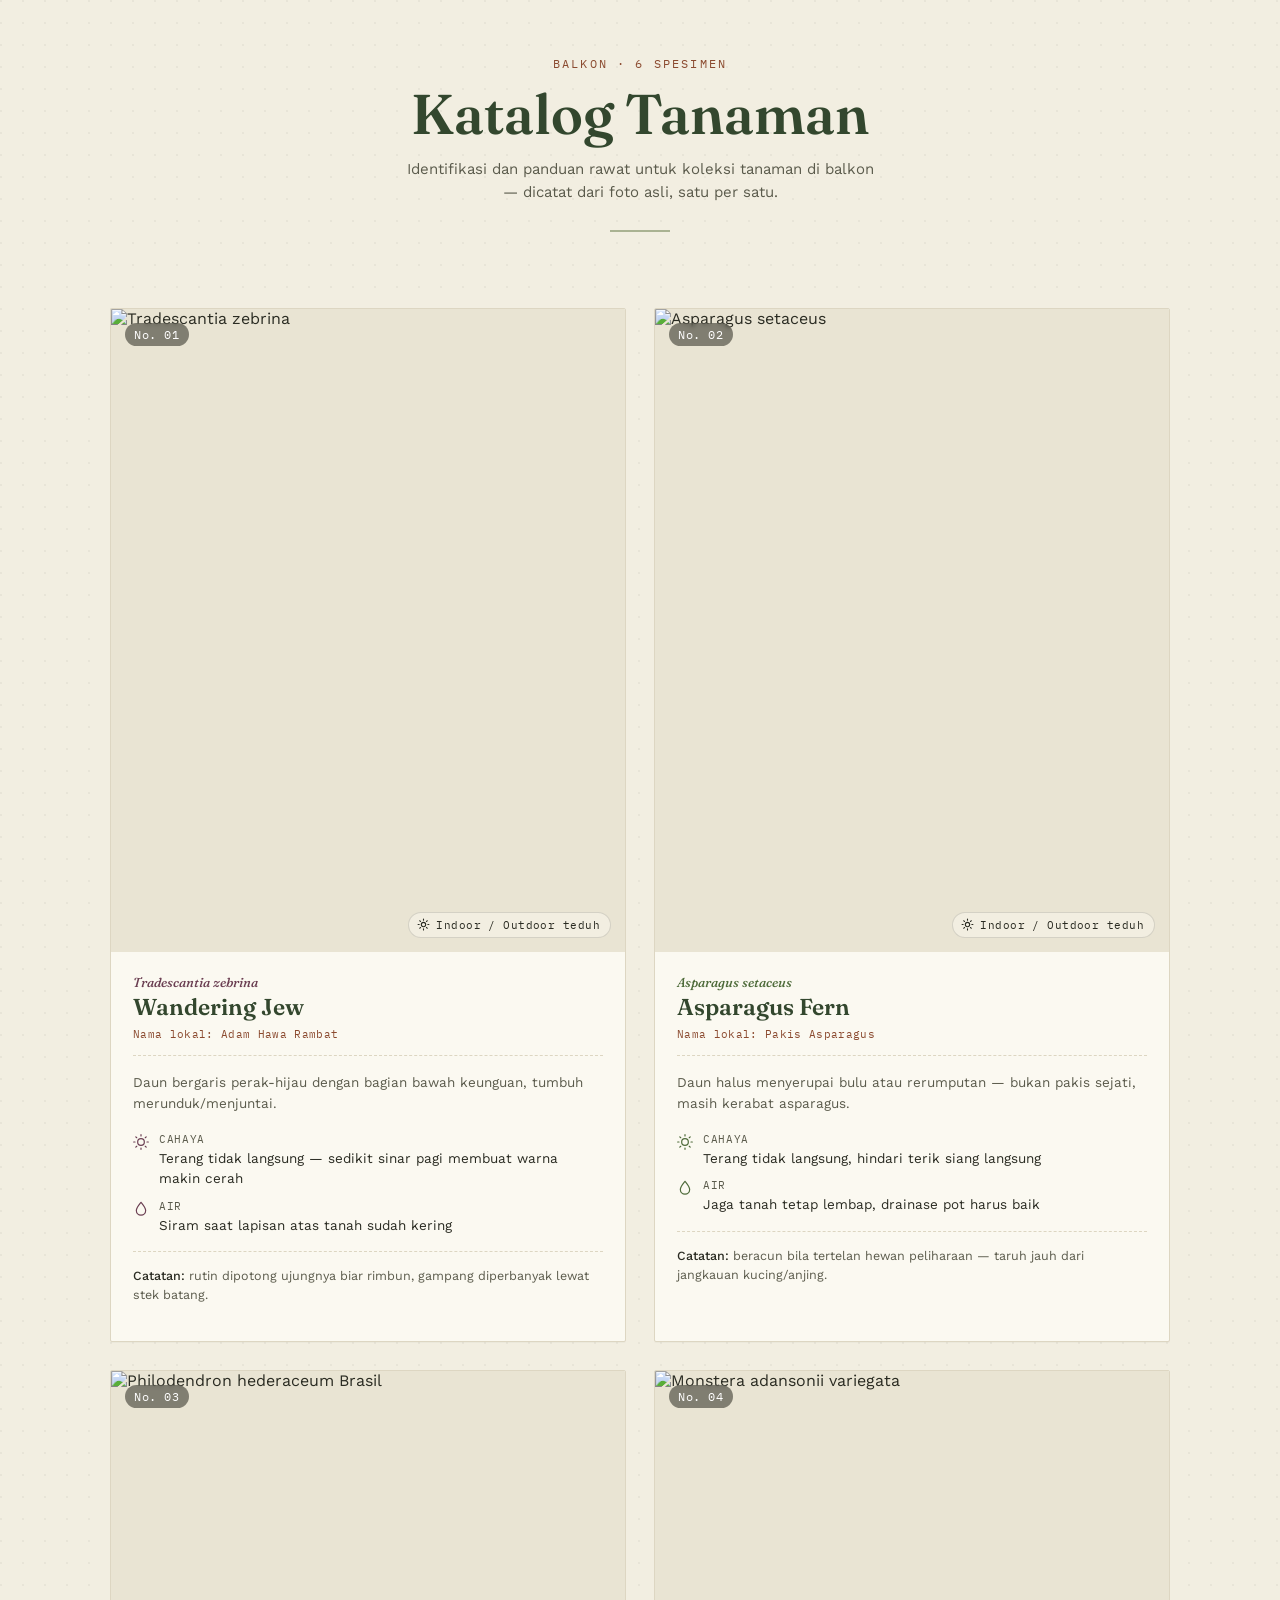
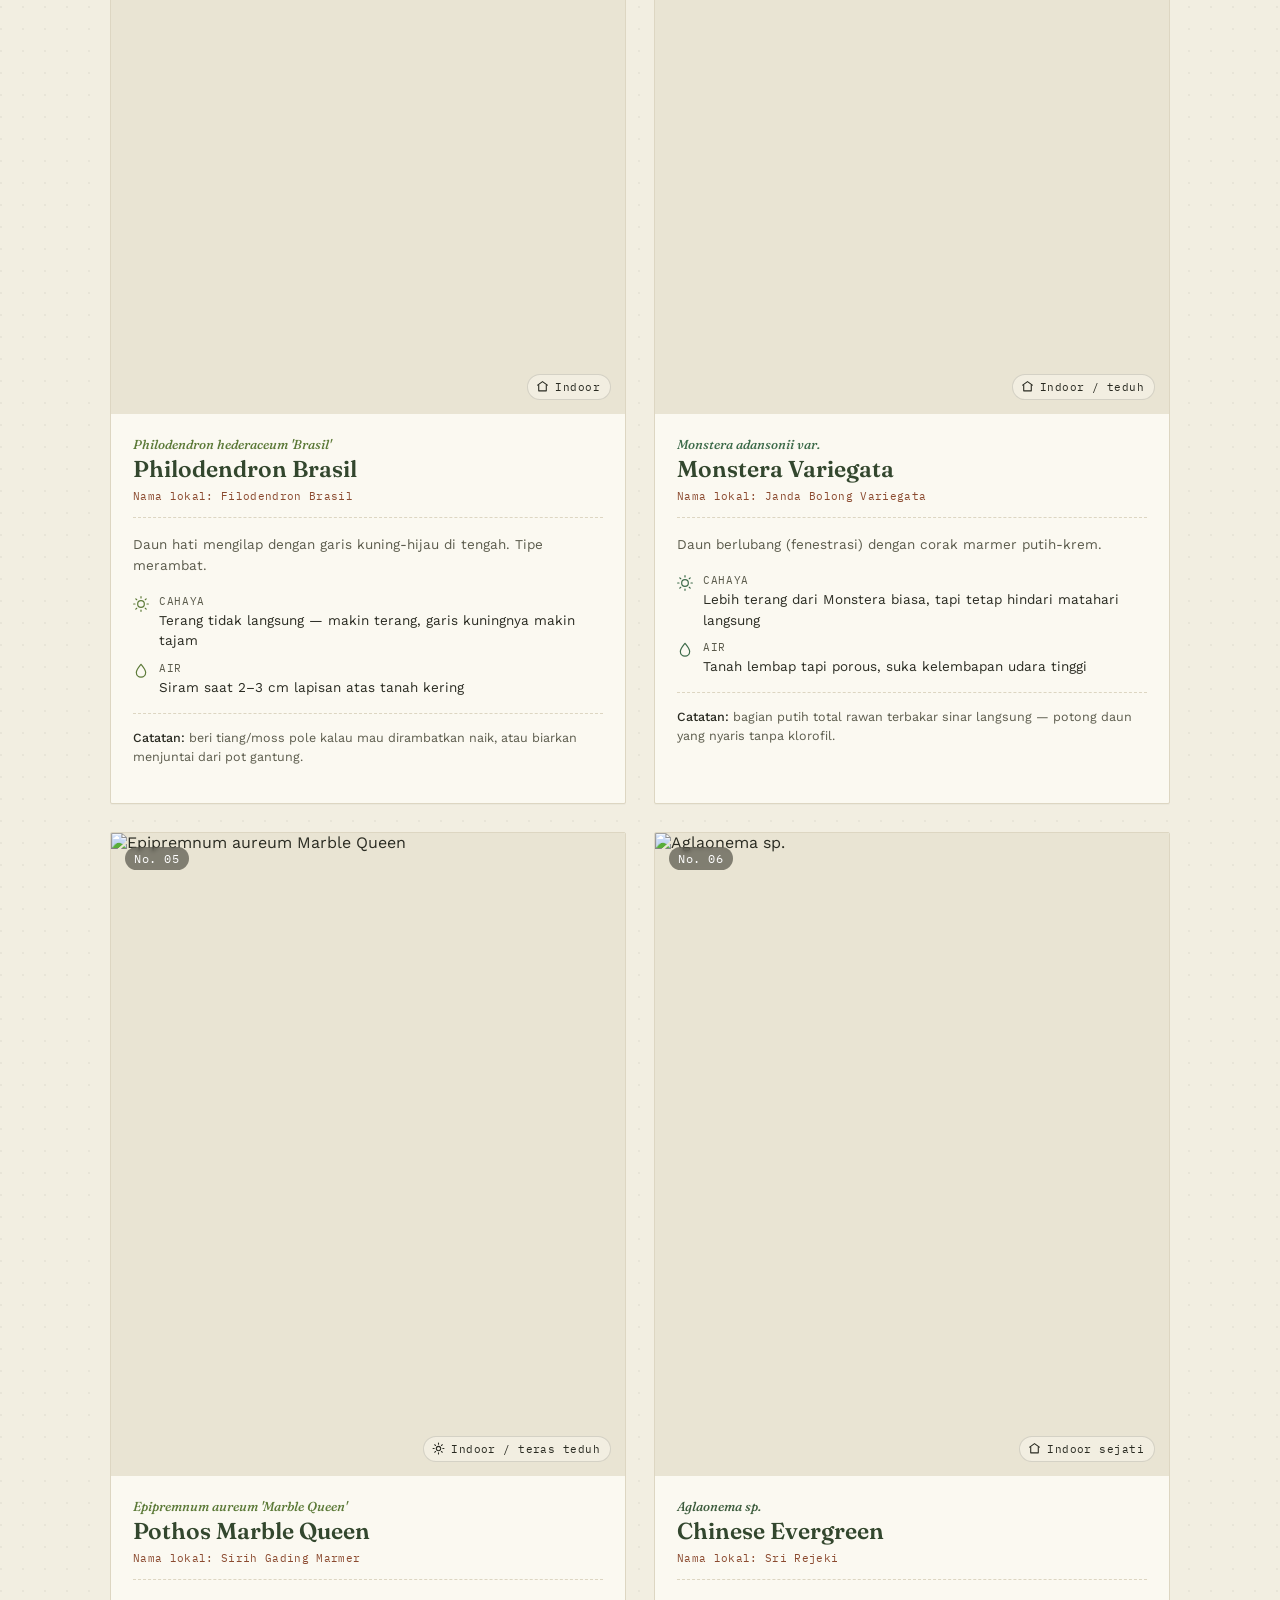
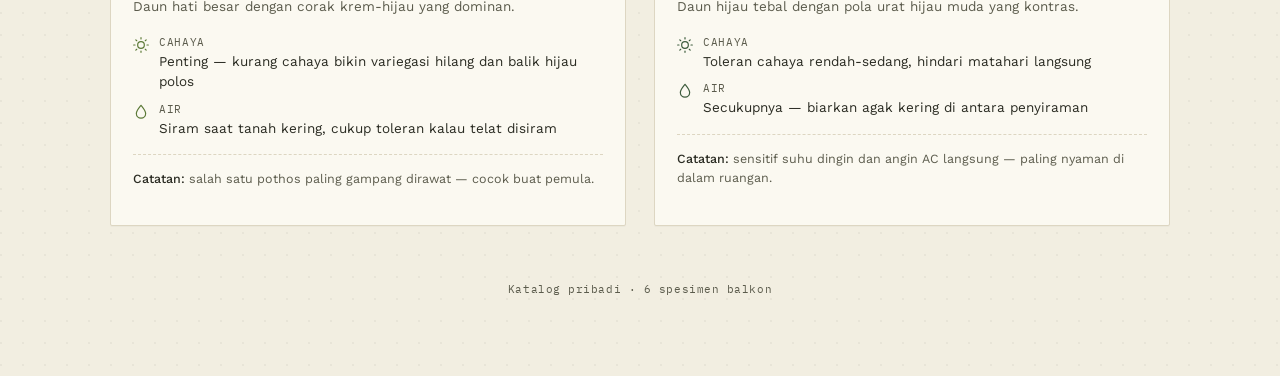
==== index.html @ 25570693 "initial planter assets and index.html" ====
<!DOCTYPE html>
<html lang="id">
<head>
<meta charset="UTF-8">
<meta name="viewport" content="width=device-width, initial-scale=1.0">
<title>Katalog Spesimen — Balkon</title>
<link rel="preconnect" href="https://fonts.googleapis.com">
<link rel="preconnect" href="https://fonts.gstatic.com" crossorigin>
<link href="https://fonts.googleapis.com/css2?family=Fraunces:ital,opsz,wght@0,9..144,400;0,9..144,500;0,9..144,600;1,9..144,500&family=Work+Sans:wght@400;500;600&family=IBM+Plex+Mono:wght@400;500&display=swap" rel="stylesheet">
<style>
  :root{
    --paper:#F2EEE1;
    --card:#FBF9F1;
    --ink:#2A2B22;
    --ink-soft:#5B5B4C;
    --forest:#33472E;
    --clay:#8B4A2F;
    --sage:#7C8A5E;
    --line:#DDD6C2;
  }
  *{box-sizing:border-box;}
  body{
    margin:0;
    background:var(--paper);
    background-image:
      radial-gradient(circle at 1px 1px, rgba(43,45,34,0.05) 1px, transparent 0);
    background-size: 22px 22px;
    color:var(--ink);
    font-family:'Work Sans', sans-serif;
    -webkit-font-smoothing:antialiased;
  }
  .wrap{max-width:1100px; margin:0 auto; padding:0 20px 80px;}

  /* ---- Header ---- */
  header{
    padding:56px 20px 40px;
    text-align:center;
  }
  .eyebrow{
    font-family:'IBM Plex Mono', monospace;
    font-size:12px;
    letter-spacing:0.18em;
    text-transform:uppercase;
    color:var(--clay);
    margin-bottom:14px;
  }
  h1{
    font-family:'Fraunces', serif;
    font-optical-sizing:auto;
    font-weight:600;
    font-size:clamp(34px, 7vw, 56px);
    line-height:1.05;
    margin:0 0 14px;
    color:var(--forest);
  }
  header p.sub{
    font-size:15px;
    color:var(--ink-soft);
    max-width:480px;
    margin:0 auto;
    line-height:1.55;
  }
  .header-rule{
    width:60px; height:2px; background:var(--sage);
    margin:26px auto 0; opacity:0.6;
  }

  /* ---- Grid ---- */
  .grid{
    display:grid;
    grid-template-columns:1fr;
    gap:28px;
    margin-top:36px;
  }
  @media(min-width:760px){
    .grid{grid-template-columns:1fr 1fr;}
  }

  /* ---- Card ---- */
  .card{
    background:var(--card);
    border:1px solid var(--line);
    border-radius:2px;
    overflow:hidden;
    position:relative;
    box-shadow:0 1px 0 rgba(43,45,34,0.03);
  }
  .card .no{
    position:absolute;
    top:14px; left:14px;
    z-index:2;
    font-family:'IBM Plex Mono', monospace;
    font-size:12px;
    color:#fff;
    background:rgba(42,43,34,0.55);
    backdrop-filter:blur(2px);
    padding:4px 9px;
    border-radius:20px;
    letter-spacing:0.05em;
  }
  .photo{
    position:relative;
    width:100%;
    aspect-ratio:4/5;
    overflow:hidden;
    background:#e9e4d3;
  }
  .photo img{
    width:100%; height:100%;
    object-fit:cover;
    display:block;
  }
  .badge-loc{
    position:absolute;
    bottom:14px; right:14px;
    z-index:2;
    display:flex; align-items:center; gap:6px;
    font-family:'IBM Plex Mono', monospace;
    font-size:11px;
    letter-spacing:0.04em;
    color:var(--ink);
    background:var(--paper);
    border:1px solid rgba(42,43,34,0.15);
    padding:5px 10px 5px 8px;
    border-radius:20px;
  }
  .badge-loc svg{width:13px; height:13px; flex-shrink:0;}

  .body{
    padding:22px 22px 24px;
  }
  .names{
    border-bottom:1px dashed var(--line);
    padding-bottom:14px;
    margin-bottom:16px;
  }
  .latin{
    font-family:'Fraunces', serif;
    font-style:italic;
    font-weight:500;
    font-size:13px;
    color:var(--accent, var(--sage));
    display:block;
    margin-bottom:4px;
  }
  .common{
    font-family:'Fraunces', serif;
    font-weight:600;
    font-size:23px;
    color:var(--forest);
    line-height:1.2;
    margin:0;
  }
  .local{
    font-family:'IBM Plex Mono', monospace;
    font-size:11px;
    letter-spacing:0.03em;
    color:var(--clay);
    display:block;
    margin-top:6px;
  }
  .trait{
    font-size:13.5px;
    color:var(--ink-soft);
    line-height:1.55;
    margin:10px 0 0;
  }

  .specs{
    margin-top:18px;
    display:flex;
    flex-direction:column;
    gap:10px;
  }
  .spec-row{
    display:flex;
    gap:10px;
    align-items:flex-start;
  }
  .spec-row svg{
    width:16px; height:16px;
    flex-shrink:0;
    margin-top:2px;
    color:var(--accent, var(--forest));
  }
  .spec-row .label{
    font-family:'IBM Plex Mono', monospace;
    font-size:10.5px;
    text-transform:uppercase;
    letter-spacing:0.06em;
    color:var(--ink-soft);
    display:block;
    margin-bottom:2px;
  }
  .spec-row .val{
    font-size:13.5px;
    line-height:1.5;
    color:var(--ink);
  }

  .note{
    margin-top:16px;
    padding-top:14px;
    border-top:1px dashed var(--line);
    font-size:12.5px;
    line-height:1.55;
    color:var(--ink-soft);
  }
  .note b{color:var(--ink); font-weight:500;}

  /* ---- Footer ---- */
  footer{
    text-align:center;
    margin-top:56px;
    font-family:'IBM Plex Mono', monospace;
    font-size:11px;
    color:var(--ink-soft);
    letter-spacing:0.05em;
  }
</style>
</head>
<body>
<div class="wrap">

  <header>
    <div class="eyebrow">Balkon · 6 Spesimen</div>
    <h1>Katalog Tanaman</h1>
    <p class="sub">Identifikasi dan panduan rawat untuk koleksi tanaman di balkon — dicatat dari foto asli, satu per satu.</p>
    <div class="header-rule"></div>
  </header>

  <div class="grid">

    <!-- 01 — Tradescantia -->
    <article class="card" style="--accent:#6B3F52;">
      <div class="photo">
        <span class="no">No. 01</span>
        <img src="images/01-tradescantia.jpg" alt="Tradescantia zebrina">
        <span class="badge-loc">
          <svg viewBox="0 0 24 24" fill="none" stroke="currentColor" stroke-width="2" stroke-linecap="round"><circle cx="12" cy="12" r="4"/><path d="M12 2v2M12 20v2M4 12H2M22 12h-2M5 5l1.5 1.5M17.5 17.5L19 19M19 5l-1.5 1.5M6.5 17.5L5 19"/></svg>
          Indoor / Outdoor teduh
        </span>
      </div>
      <div class="body">
        <div class="names">
          <span class="latin">Tradescantia zebrina</span>
          <h2 class="common">Wandering Jew</h2>
          <span class="local">Nama lokal: Adam Hawa Rambat</span>
        </div>
        <p class="trait">Daun bergaris perak-hijau dengan bagian bawah keunguan, tumbuh merunduk/menjuntai.</p>
        <div class="specs">
          <div class="spec-row">
            <svg viewBox="0 0 24 24" fill="none" stroke="currentColor" stroke-width="1.8" stroke-linecap="round" stroke-linejoin="round"><circle cx="12" cy="12" r="5"/><path d="M12 1v2M12 21v2M4.2 4.2l1.4 1.4M18.4 18.4l1.4 1.4M1 12h2M21 12h2M4.2 19.8l1.4-1.4M18.4 5.6l1.4-1.4"/></svg>
            <div><span class="label">Cahaya</span><span class="val">Terang tidak langsung — sedikit sinar pagi membuat warna makin cerah</span></div>
          </div>
          <div class="spec-row">
            <svg viewBox="0 0 24 24" fill="none" stroke="currentColor" stroke-width="1.8" stroke-linecap="round" stroke-linejoin="round"><path d="M12 2c4 5 7 8.5 7 12.2A7 7 0 0 1 5 14.2C5 10.5 8 7 12 2z"/></svg>
            <div><span class="label">Air</span><span class="val">Siram saat lapisan atas tanah sudah kering</span></div>
          </div>
        </div>
        <p class="note"><b>Catatan:</b> rutin dipotong ujungnya biar rimbun, gampang diperbanyak lewat stek batang.</p>
      </div>
    </article>

    <!-- 02 — Asparagus fern -->
    <article class="card" style="--accent:#4E6B3A;">
      <div class="photo">
        <span class="no">No. 02</span>
        <img src="images/02-asparagus.jpg" alt="Asparagus setaceus">
        <span class="badge-loc">
          <svg viewBox="0 0 24 24" fill="none" stroke="currentColor" stroke-width="2" stroke-linecap="round"><circle cx="12" cy="12" r="4"/><path d="M12 2v2M12 20v2M4 12H2M22 12h-2M5 5l1.5 1.5M17.5 17.5L19 19M19 5l-1.5 1.5M6.5 17.5L5 19"/></svg>
          Indoor / Outdoor teduh
        </span>
      </div>
      <div class="body">
        <div class="names">
          <span class="latin">Asparagus setaceus</span>
          <h2 class="common">Asparagus Fern</h2>
          <span class="local">Nama lokal: Pakis Asparagus</span>
        </div>
        <p class="trait">Daun halus menyerupai bulu atau rerumputan — bukan pakis sejati, masih kerabat asparagus.</p>
        <div class="specs">
          <div class="spec-row">
            <svg viewBox="0 0 24 24" fill="none" stroke="currentColor" stroke-width="1.8" stroke-linecap="round" stroke-linejoin="round"><circle cx="12" cy="12" r="5"/><path d="M12 1v2M12 21v2M4.2 4.2l1.4 1.4M18.4 18.4l1.4 1.4M1 12h2M21 12h2M4.2 19.8l1.4-1.4M18.4 5.6l1.4-1.4"/></svg>
            <div><span class="label">Cahaya</span><span class="val">Terang tidak langsung, hindari terik siang langsung</span></div>
          </div>
          <div class="spec-row">
            <svg viewBox="0 0 24 24" fill="none" stroke="currentColor" stroke-width="1.8" stroke-linecap="round" stroke-linejoin="round"><path d="M12 2c4 5 7 8.5 7 12.2A7 7 0 0 1 5 14.2C5 10.5 8 7 12 2z"/></svg>
            <div><span class="label">Air</span><span class="val">Jaga tanah tetap lembap, drainase pot harus baik</span></div>
          </div>
        </div>
        <p class="note"><b>Catatan:</b> beracun bila tertelan hewan peliharaan — taruh jauh dari jangkauan kucing/anjing.</p>
      </div>
    </article>

    <!-- 03 — Philodendron Brasil -->
    <article class="card" style="--accent:#5C7A38;">
      <div class="photo">
        <span class="no">No. 03</span>
        <img src="images/03-philodendron.jpg" alt="Philodendron hederaceum Brasil">
        <span class="badge-loc">
          <svg viewBox="0 0 24 24" fill="none" stroke="currentColor" stroke-width="2" stroke-linecap="round" stroke-linejoin="round"><path d="M3 9.5L12 3l9 6.5"/><path d="M5 9v11h14V9"/></svg>
          Indoor
        </span>
      </div>
      <div class="body">
        <div class="names">
          <span class="latin">Philodendron hederaceum 'Brasil'</span>
          <h2 class="common">Philodendron Brasil</h2>
          <span class="local">Nama lokal: Filodendron Brasil</span>
        </div>
        <p class="trait">Daun hati mengilap dengan garis kuning-hijau di tengah. Tipe merambat.</p>
        <div class="specs">
          <div class="spec-row">
            <svg viewBox="0 0 24 24" fill="none" stroke="currentColor" stroke-width="1.8" stroke-linecap="round" stroke-linejoin="round"><circle cx="12" cy="12" r="5"/><path d="M12 1v2M12 21v2M4.2 4.2l1.4 1.4M18.4 18.4l1.4 1.4M1 12h2M21 12h2M4.2 19.8l1.4-1.4M18.4 5.6l1.4-1.4"/></svg>
            <div><span class="label">Cahaya</span><span class="val">Terang tidak langsung — makin terang, garis kuningnya makin tajam</span></div>
          </div>
          <div class="spec-row">
            <svg viewBox="0 0 24 24" fill="none" stroke="currentColor" stroke-width="1.8" stroke-linecap="round" stroke-linejoin="round"><path d="M12 2c4 5 7 8.5 7 12.2A7 7 0 0 1 5 14.2C5 10.5 8 7 12 2z"/></svg>
            <div><span class="label">Air</span><span class="val">Siram saat 2–3 cm lapisan atas tanah kering</span></div>
          </div>
        </div>
        <p class="note"><b>Catatan:</b> beri tiang/moss pole kalau mau dirambatkan naik, atau biarkan menjuntai dari pot gantung.</p>
      </div>
    </article>

    <!-- 04 — Monstera adansonii -->
    <article class="card" style="--accent:#3D6B4A;">
      <div class="photo">
        <span class="no">No. 04</span>
        <img src="images/04-monstera.jpg" alt="Monstera adansonii variegata">
        <span class="badge-loc">
          <svg viewBox="0 0 24 24" fill="none" stroke="currentColor" stroke-width="2" stroke-linecap="round" stroke-linejoin="round"><path d="M3 9.5L12 3l9 6.5"/><path d="M5 9v11h14V9"/></svg>
          Indoor / teduh
        </span>
      </div>
      <div class="body">
        <div class="names">
          <span class="latin">Monstera adansonii <em>var.</em></span>
          <h2 class="common">Monstera Variegata</h2>
          <span class="local">Nama lokal: Janda Bolong Variegata</span>
        </div>
        <p class="trait">Daun berlubang (fenestrasi) dengan corak marmer putih-krem.</p>
        <div class="specs">
          <div class="spec-row">
            <svg viewBox="0 0 24 24" fill="none" stroke="currentColor" stroke-width="1.8" stroke-linecap="round" stroke-linejoin="round"><circle cx="12" cy="12" r="5"/><path d="M12 1v2M12 21v2M4.2 4.2l1.4 1.4M18.4 18.4l1.4 1.4M1 12h2M21 12h2M4.2 19.8l1.4-1.4M18.4 5.6l1.4-1.4"/></svg>
            <div><span class="label">Cahaya</span><span class="val">Lebih terang dari Monstera biasa, tapi tetap hindari matahari langsung</span></div>
          </div>
          <div class="spec-row">
            <svg viewBox="0 0 24 24" fill="none" stroke="currentColor" stroke-width="1.8" stroke-linecap="round" stroke-linejoin="round"><path d="M12 2c4 5 7 8.5 7 12.2A7 7 0 0 1 5 14.2C5 10.5 8 7 12 2z"/></svg>
            <div><span class="label">Air</span><span class="val">Tanah lembap tapi porous, suka kelembapan udara tinggi</span></div>
          </div>
        </div>
        <p class="note"><b>Catatan:</b> bagian putih total rawan terbakar sinar langsung — potong daun yang nyaris tanpa klorofil.</p>
      </div>
    </article>

    <!-- 05 — Pothos Marble Queen -->
    <article class="card" style="--accent:#5C7A38;">
      <div class="photo">
        <span class="no">No. 05</span>
        <img src="images/05-pothos.jpg" alt="Epipremnum aureum Marble Queen">
        <span class="badge-loc">
          <svg viewBox="0 0 24 24" fill="none" stroke="currentColor" stroke-width="2" stroke-linecap="round"><circle cx="12" cy="12" r="4"/><path d="M12 2v2M12 20v2M4 12H2M22 12h-2M5 5l1.5 1.5M17.5 17.5L19 19M19 5l-1.5 1.5M6.5 17.5L5 19"/></svg>
          Indoor / teras teduh
        </span>
      </div>
      <div class="body">
        <div class="names">
          <span class="latin">Epipremnum aureum 'Marble Queen'</span>
          <h2 class="common">Pothos Marble Queen</h2>
          <span class="local">Nama lokal: Sirih Gading Marmer</span>
        </div>
        <p class="trait">Daun hati besar dengan corak krem-hijau yang dominan.</p>
        <div class="specs">
          <div class="spec-row">
            <svg viewBox="0 0 24 24" fill="none" stroke="currentColor" stroke-width="1.8" stroke-linecap="round" stroke-linejoin="round"><circle cx="12" cy="12" r="5"/><path d="M12 1v2M12 21v2M4.2 4.2l1.4 1.4M18.4 18.4l1.4 1.4M1 12h2M21 12h2M4.2 19.8l1.4-1.4M18.4 5.6l1.4-1.4"/></svg>
            <div><span class="label">Cahaya</span><span class="val">Penting — kurang cahaya bikin variegasi hilang dan balik hijau polos</span></div>
          </div>
          <div class="spec-row">
            <svg viewBox="0 0 24 24" fill="none" stroke="currentColor" stroke-width="1.8" stroke-linecap="round" stroke-linejoin="round"><path d="M12 2c4 5 7 8.5 7 12.2A7 7 0 0 1 5 14.2C5 10.5 8 7 12 2z"/></svg>
            <div><span class="label">Air</span><span class="val">Siram saat tanah kering, cukup toleran kalau telat disiram</span></div>
          </div>
        </div>
        <p class="note"><b>Catatan:</b> salah satu pothos paling gampang dirawat — cocok buat pemula.</p>
      </div>
    </article>

    <!-- 06 — Aglaonema -->
    <article class="card" style="--accent:#3D5C3D;">
      <div class="photo">
        <span class="no">No. 06</span>
        <img src="images/06-aglaonema.jpg" alt="Aglaonema sp.">
        <span class="badge-loc">
          <svg viewBox="0 0 24 24" fill="none" stroke="currentColor" stroke-width="2" stroke-linecap="round" stroke-linejoin="round"><path d="M3 9.5L12 3l9 6.5"/><path d="M5 9v11h14V9"/></svg>
          Indoor sejati
        </span>
      </div>
      <div class="body">
        <div class="names">
          <span class="latin">Aglaonema sp.</span>
          <h2 class="common">Chinese Evergreen</h2>
          <span class="local">Nama lokal: Sri Rejeki</span>
        </div>
        <p class="trait">Daun hijau tebal dengan pola urat hijau muda yang kontras.</p>
        <div class="specs">
          <div class="spec-row">
            <svg viewBox="0 0 24 24" fill="none" stroke="currentColor" stroke-width="1.8" stroke-linecap="round" stroke-linejoin="round"><circle cx="12" cy="12" r="5"/><path d="M12 1v2M12 21v2M4.2 4.2l1.4 1.4M18.4 18.4l1.4 1.4M1 12h2M21 12h2M4.2 19.8l1.4-1.4M18.4 5.6l1.4-1.4"/></svg>
            <div><span class="label">Cahaya</span><span class="val">Toleran cahaya rendah-sedang, hindari matahari langsung</span></div>
          </div>
          <div class="spec-row">
            <svg viewBox="0 0 24 24" fill="none" stroke="currentColor" stroke-width="1.8" stroke-linecap="round" stroke-linejoin="round"><path d="M12 2c4 5 7 8.5 7 12.2A7 7 0 0 1 5 14.2C5 10.5 8 7 12 2z"/></svg>
            <div><span class="label">Air</span><span class="val">Secukupnya — biarkan agak kering di antara penyiraman</span></div>
          </div>
        </div>
        <p class="note"><b>Catatan:</b> sensitif suhu dingin dan angin AC langsung — paling nyaman di dalam ruangan.</p>
      </div>
    </article>

  </div>

  <footer>Katalog pribadi · 6 spesimen balkon</footer>
</div>
</body>
</html>
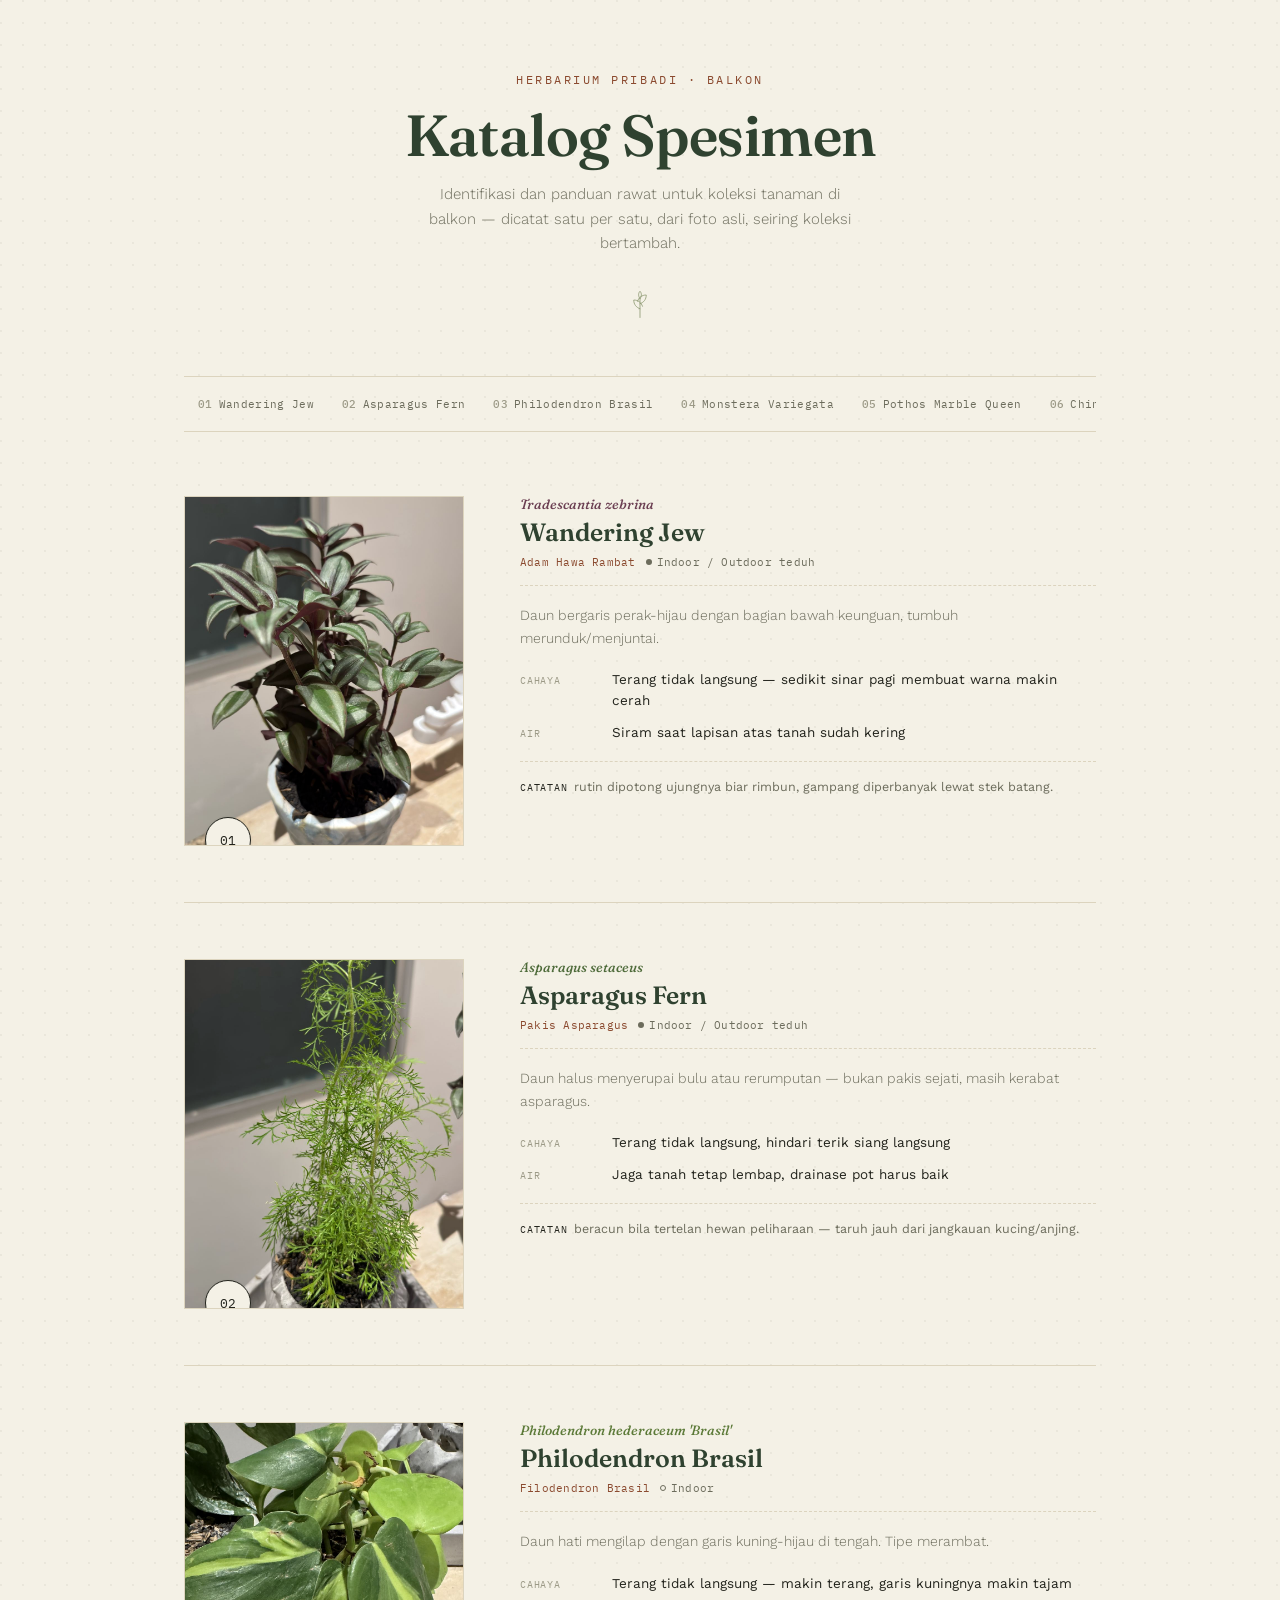
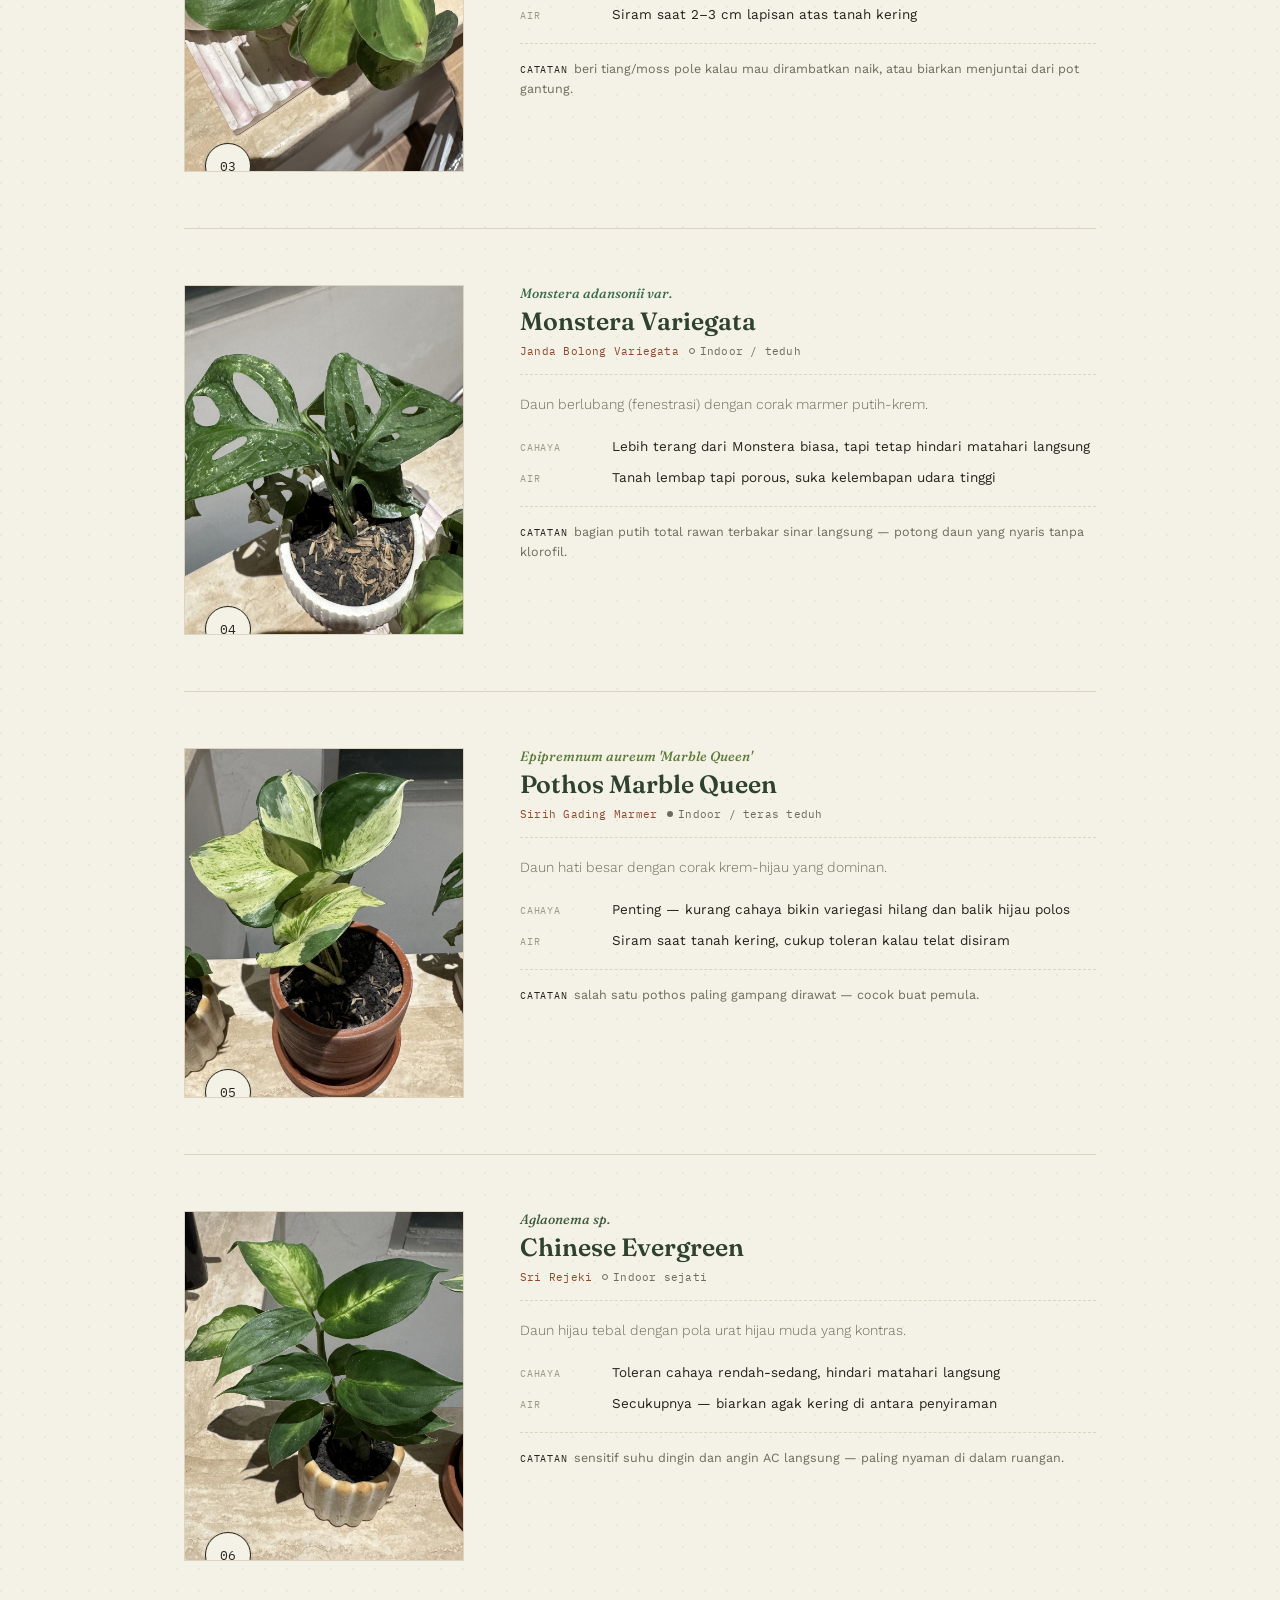
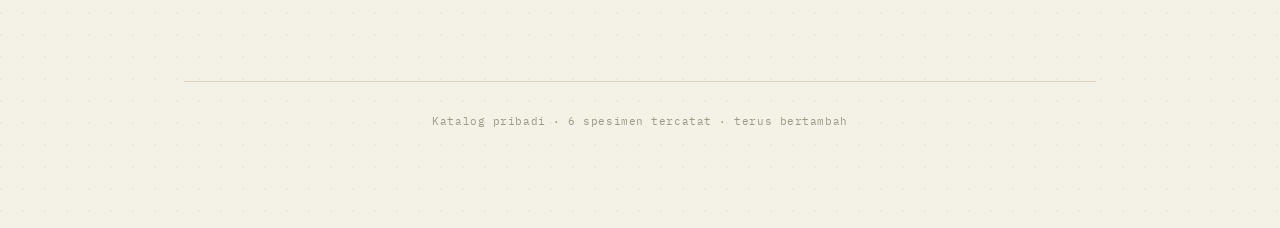
==== commit 7885a3cb: "enh: refactor the design" ====
--- a/index.html
+++ b/index.html
@@ -3,219 +3,256 @@
 <head>
 <meta charset="UTF-8">
 <meta name="viewport" content="width=device-width, initial-scale=1.0">
-<title>Katalog Spesimen — Balkon</title>
+<title>Herbarium Balkon</title>
 <link rel="preconnect" href="https://fonts.googleapis.com">
 <link rel="preconnect" href="https://fonts.gstatic.com" crossorigin>
-<link href="https://fonts.googleapis.com/css2?family=Fraunces:ital,opsz,wght@0,9..144,400;0,9..144,500;0,9..144,600;1,9..144,500&family=Work+Sans:wght@400;500;600&family=IBM+Plex+Mono:wght@400;500&display=swap" rel="stylesheet">
+<link href="https://fonts.googleapis.com/css2?family=Fraunces:ital,opsz,wght@0,9..144,400;0,9..144,500;0,9..144,600;1,9..144,500&family=Work+Sans:wght@300;400;500;600&family=IBM+Plex+Mono:wght@400;500&display=swap" rel="stylesheet">
 <style>
   :root{
-    --paper:#F2EEE1;
-    --card:#FBF9F1;
-    --ink:#2A2B22;
-    --ink-soft:#5B5B4C;
-    --forest:#33472E;
+    --paper:#F4F1E6;
+    --card:#FBF9F2;
+    --ink:#23241D;
+    --ink-soft:#6C6C5C;
+    --ink-faint:#9C9A87;
+    --forest:#2F4230;
     --clay:#8B4A2F;
+    --seal:#A6432B;
     --sage:#7C8A5E;
-    --line:#DDD6C2;
+    --line:#DCD4BE;
   }
   *{box-sizing:border-box;}
+  html{scroll-behavior:smooth;}
   body{
     margin:0;
     background:var(--paper);
-    background-image:
-      radial-gradient(circle at 1px 1px, rgba(43,45,34,0.05) 1px, transparent 0);
-    background-size: 22px 22px;
+    background-image:radial-gradient(circle at 1px 1px, rgba(35,36,29,0.05) 1px, transparent 0);
+    background-size:22px 22px;
     color:var(--ink);
     font-family:'Work Sans', sans-serif;
+    font-weight:400;
     -webkit-font-smoothing:antialiased;
   }
-  .wrap{max-width:1100px; margin:0 auto; padding:0 20px 80px;}
+  .wrap{max-width:960px; margin:0 auto; padding:0 24px 100px;}
+  a{color:inherit;}
 
   /* ---- Header ---- */
   header{
-    padding:56px 20px 40px;
+    padding:72px 20px 0;
     text-align:center;
   }
   .eyebrow{
     font-family:'IBM Plex Mono', monospace;
-    font-size:12px;
-    letter-spacing:0.18em;
+    font-size:11.5px;
+    letter-spacing:0.22em;
     text-transform:uppercase;
     color:var(--clay);
-    margin-bottom:14px;
+    margin-bottom:18px;
   }
   h1{
     font-family:'Fraunces', serif;
     font-optical-sizing:auto;
     font-weight:600;
-    font-size:clamp(34px, 7vw, 56px);
+    font-size:clamp(36px, 6.4vw, 58px);
     line-height:1.05;
-    margin:0 0 14px;
+    letter-spacing:-0.01em;
+    margin:0 0 16px;
     color:var(--forest);
   }
   header p.sub{
     font-size:15px;
-    color:var(--ink-soft);
-    max-width:480px;
+    font-weight:300;
+    color:var(--ink-soft);
+    max-width:440px;
     margin:0 auto;
-    line-height:1.55;
-  }
-  .header-rule{
-    width:60px; height:2px; background:var(--sage);
-    margin:26px auto 0; opacity:0.6;
-  }
-
-  /* ---- Grid ---- */
-  .grid{
+    line-height:1.65;
+  }
+  .sprig{
+    width:30px; height:30px;
+    color:var(--sage);
+    margin:34px auto 0;
+    opacity:0.85;
+  }
+
+  /* ---- Index nav ---- */
+  .index-nav{
+    margin-top:52px;
+    border-top:1px solid var(--line);
+    border-bottom:1px solid var(--line);
+    padding:14px 2px;
+    display:flex;
+    gap:4px;
+    overflow-x:auto;
+    scrollbar-width:none;
+    -ms-overflow-style:none;
+  }
+  .index-nav::-webkit-scrollbar{display:none;}
+  .index-nav a{
+    flex:0 0 auto;
+    font-family:'IBM Plex Mono', monospace;
+    font-size:11px;
+    letter-spacing:0.03em;
+    text-decoration:none;
+    color:var(--ink-soft);
+    padding:6px 12px;
+    border-radius:20px;
+    white-space:nowrap;
+    transition:background 0.15s, color 0.15s;
+  }
+  .index-nav a:hover{background:rgba(47,66,48,0.08); color:var(--forest);}
+  .index-nav a b{color:var(--ink-faint); font-weight:500; margin-right:6px;}
+  .index-nav a:hover b{color:var(--sage);}
+
+  /* ---- Sheets ---- */
+  .sheets{margin-top:8px;}
+  .sheet{
+    scroll-margin-top:24px;
+    padding:56px 0;
+    border-bottom:1px solid var(--line);
     display:grid;
     grid-template-columns:1fr;
     gap:28px;
-    margin-top:36px;
-  }
+  }
+  .sheet:last-child{border-bottom:none;}
   @media(min-width:760px){
-    .grid{grid-template-columns:1fr 1fr;}
-  }
-
-  /* ---- Card ---- */
-  .card{
-    background:var(--card);
-    border:1px solid var(--line);
-    border-radius:2px;
-    overflow:hidden;
+    .sheet{grid-template-columns:280px 1fr; gap:56px; align-items:start;}
+  }
+
+  .sheet-photo{
     position:relative;
-    box-shadow:0 1px 0 rgba(43,45,34,0.03);
-  }
-  .card .no{
-    position:absolute;
-    top:14px; left:14px;
-    z-index:2;
-    font-family:'IBM Plex Mono', monospace;
-    font-size:12px;
-    color:#fff;
-    background:rgba(42,43,34,0.55);
-    backdrop-filter:blur(2px);
-    padding:4px 9px;
-    border-radius:20px;
-    letter-spacing:0.05em;
-  }
-  .photo{
-    position:relative;
-    width:100%;
     aspect-ratio:4/5;
     overflow:hidden;
     background:#e9e4d3;
-  }
-  .photo img{
+    border:1px solid var(--line);
+  }
+  .sheet-photo img{
     width:100%; height:100%;
     object-fit:cover;
     display:block;
-  }
-  .badge-loc{
+    filter:saturate(0.92) contrast(1.02);
+  }
+  .seal{
     position:absolute;
-    bottom:14px; right:14px;
-    z-index:2;
-    display:flex; align-items:center; gap:6px;
-    font-family:'IBM Plex Mono', monospace;
-    font-size:11px;
-    letter-spacing:0.04em;
+    bottom:-18px; left:20px;
+    width:46px; height:46px;
+    border-radius:50%;
+    border:1.5px solid var(--ink);
+    background:var(--paper);
+    display:flex; align-items:center; justify-content:center;
+    font-family:'IBM Plex Mono', monospace;
+    font-size:13px;
+    letter-spacing:0.02em;
     color:var(--ink);
-    background:var(--paper);
-    border:1px solid rgba(42,43,34,0.15);
-    padding:5px 10px 5px 8px;
-    border-radius:20px;
-  }
-  .badge-loc svg{width:13px; height:13px; flex-shrink:0;}
-
-  .body{
-    padding:22px 22px 24px;
-  }
-  .names{
+    box-shadow:0 1px 3px rgba(35,36,29,0.12);
+  }
+
+  .label-head{
     border-bottom:1px dashed var(--line);
-    padding-bottom:14px;
-    margin-bottom:16px;
+    padding-bottom:16px;
+    margin-bottom:18px;
   }
   .latin{
     font-family:'Fraunces', serif;
     font-style:italic;
     font-weight:500;
-    font-size:13px;
+    font-size:13.5px;
     color:var(--accent, var(--sage));
     display:block;
-    margin-bottom:4px;
+    margin-bottom:5px;
   }
   .common{
     font-family:'Fraunces', serif;
     font-weight:600;
-    font-size:23px;
+    font-size:25px;
     color:var(--forest);
     line-height:1.2;
+    margin:0 0 8px;
+  }
+  .meta-row{
+    display:flex; align-items:center; gap:10px; flex-wrap:wrap;
+  }
+  .local{
+    font-family:'IBM Plex Mono', monospace;
+    font-size:11px;
+    letter-spacing:0.02em;
+    color:var(--clay);
+  }
+  .loc-tag{
+    font-family:'IBM Plex Mono', monospace;
+    font-size:10.5px;
+    letter-spacing:0.02em;
+    color:var(--ink-soft);
+    display:inline-flex;
+    align-items:center;
+    gap:5px;
+  }
+  .loc-tag .dot{
+    width:6px; height:6px;
+    border-radius:50%;
+    background:currentColor;
+    display:inline-block;
+  }
+  .loc-tag.indoor .dot{background:transparent; border:1.4px solid currentColor;}
+
+  .trait{
+    font-size:14px;
+    font-weight:300;
+    color:var(--ink-soft);
+    line-height:1.6;
+    margin:0 0 20px;
+  }
+
+  .care{margin:0 0 4px; display:flex; flex-direction:column; gap:11px;}
+  .care-row{
+    display:grid;
+    grid-template-columns:78px 1fr;
+    gap:14px;
+    align-items:baseline;
+  }
+  .care-row dt{
+    font-family:'IBM Plex Mono', monospace;
+    font-size:10px;
+    text-transform:uppercase;
+    letter-spacing:0.08em;
+    color:var(--ink-faint);
     margin:0;
   }
-  .local{
-    font-family:'IBM Plex Mono', monospace;
-    font-size:11px;
-    letter-spacing:0.03em;
-    color:var(--clay);
-    display:block;
-    margin-top:6px;
-  }
-  .trait{
+  .care-row dd{
     font-size:13.5px;
-    color:var(--ink-soft);
     line-height:1.55;
-    margin:10px 0 0;
-  }
-
-  .specs{
+    color:var(--ink);
+    margin:0;
+  }
+
+  .note{
     margin-top:18px;
-    display:flex;
-    flex-direction:column;
-    gap:10px;
-  }
-  .spec-row{
-    display:flex;
-    gap:10px;
-    align-items:flex-start;
-  }
-  .spec-row svg{
-    width:16px; height:16px;
-    flex-shrink:0;
-    margin-top:2px;
-    color:var(--accent, var(--forest));
-  }
-  .spec-row .label{
-    font-family:'IBM Plex Mono', monospace;
-    font-size:10.5px;
-    text-transform:uppercase;
-    letter-spacing:0.06em;
-    color:var(--ink-soft);
-    display:block;
-    margin-bottom:2px;
-  }
-  .spec-row .val{
-    font-size:13.5px;
-    line-height:1.5;
-    color:var(--ink);
-  }
-
-  .note{
-    margin-top:16px;
-    padding-top:14px;
+    padding-top:15px;
     border-top:1px dashed var(--line);
     font-size:12.5px;
-    line-height:1.55;
-    color:var(--ink-soft);
-  }
-  .note b{color:var(--ink); font-weight:500;}
+    line-height:1.6;
+    color:var(--ink-soft);
+  }
+  .note .tag{
+    font-family:'IBM Plex Mono', monospace;
+    font-size:10px;
+    text-transform:uppercase;
+    letter-spacing:0.08em;
+    color:var(--ink);
+    margin-right:6px;
+  }
 
   /* ---- Footer ---- */
   footer{
     text-align:center;
-    margin-top:56px;
+    margin-top:64px;
+    padding-top:32px;
+    border-top:1px solid var(--line);
+  }
+  footer p{
     font-family:'IBM Plex Mono', monospace;
     font-size:11px;
-    color:var(--ink-soft);
+    color:var(--ink-faint);
     letter-spacing:0.05em;
+    margin:0;
   }
 </style>
 </head>
@@ -223,203 +260,129 @@
 <div class="wrap">
 
   <header>
-    <div class="eyebrow">Balkon · 6 Spesimen</div>
-    <h1>Katalog Tanaman</h1>
-    <p class="sub">Identifikasi dan panduan rawat untuk koleksi tanaman di balkon — dicatat dari foto asli, satu per satu.</p>
-    <div class="header-rule"></div>
+    <div class="eyebrow">Herbarium Pribadi · Balkon</div>
+    <h1>Katalog Spesimen</h1>
+    <p class="sub">Identifikasi dan panduan rawat untuk koleksi tanaman di balkon — dicatat satu per satu, dari foto asli, seiring koleksi bertambah.</p>
+    <svg class="sprig" viewBox="0 0 48 48" fill="none" stroke="currentColor" stroke-width="1.3" stroke-linecap="round">
+      <path d="M24 44V14"/>
+      <path d="M24 30c-6-2-10-7-10-14 7 0 12 4 14 10"/>
+      <path d="M24 22c6-2 10-7 10-14-7 0-12 4-14 10"/>
+      <path d="M24 14c-3-4-3-9 0-12 3 3 3 8 0 12"/>
+    </svg>
   </header>
 
-  <div class="grid">
-
-    <!-- 01 — Tradescantia -->
-    <article class="card" style="--accent:#6B3F52;">
-      <div class="photo">
-        <span class="no">No. 01</span>
-        <img src="images/01-tradescantia.jpg" alt="Tradescantia zebrina">
-        <span class="badge-loc">
-          <svg viewBox="0 0 24 24" fill="none" stroke="currentColor" stroke-width="2" stroke-linecap="round"><circle cx="12" cy="12" r="4"/><path d="M12 2v2M12 20v2M4 12H2M22 12h-2M5 5l1.5 1.5M17.5 17.5L19 19M19 5l-1.5 1.5M6.5 17.5L5 19"/></svg>
-          Indoor / Outdoor teduh
-        </span>
-      </div>
-      <div class="body">
-        <div class="names">
-          <span class="latin">Tradescantia zebrina</span>
-          <h2 class="common">Wandering Jew</h2>
-          <span class="local">Nama lokal: Adam Hawa Rambat</span>
+  <nav class="index-nav" id="indexNav"></nav>
+
+  <div class="sheets" id="sheets"></div>
+
+  <footer>
+    <p id="footerNote"></p>
+  </footer>
+
+</div>
+
+<script>
+  const specimens = [
+    {
+      no:'01', anchor:'s01',
+      latin:'Tradescantia zebrina', common:'Wandering Jew', local:'Adam Hawa Rambat',
+      accent:'#6B3F52', image:'assets/01-tradescantia.jpg', alt:'Tradescantia zebrina',
+      locType:'outdoor', locLabel:'Indoor / Outdoor teduh',
+      trait:'Daun bergaris perak-hijau dengan bagian bawah keunguan, tumbuh merunduk/menjuntai.',
+      light:'Terang tidak langsung — sedikit sinar pagi membuat warna makin cerah',
+      water:'Siram saat lapisan atas tanah sudah kering',
+      note:'rutin dipotong ujungnya biar rimbun, gampang diperbanyak lewat stek batang.'
+    },
+    {
+      no:'02', anchor:'s02',
+      latin:'Asparagus setaceus', common:'Asparagus Fern', local:'Pakis Asparagus',
+      accent:'#4E6B3A', image:'assets/02-asparagus.jpg', alt:'Asparagus setaceus',
+      locType:'outdoor', locLabel:'Indoor / Outdoor teduh',
+      trait:'Daun halus menyerupai bulu atau rerumputan — bukan pakis sejati, masih kerabat asparagus.',
+      light:'Terang tidak langsung, hindari terik siang langsung',
+      water:'Jaga tanah tetap lembap, drainase pot harus baik',
+      note:'beracun bila tertelan hewan peliharaan — taruh jauh dari jangkauan kucing/anjing.'
+    },
+    {
+      no:'03', anchor:'s03',
+      latin:"Philodendron hederaceum 'Brasil'", common:'Philodendron Brasil', local:'Filodendron Brasil',
+      accent:'#5C7A38', image:'assets/03-philodendron.jpg', alt:'Philodendron hederaceum Brasil',
+      locType:'indoor', locLabel:'Indoor',
+      trait:'Daun hati mengilap dengan garis kuning-hijau di tengah. Tipe merambat.',
+      light:'Terang tidak langsung — makin terang, garis kuningnya makin tajam',
+      water:'Siram saat 2–3 cm lapisan atas tanah kering',
+      note:'beri tiang/moss pole kalau mau dirambatkan naik, atau biarkan menjuntai dari pot gantung.'
+    },
+    {
+      no:'04', anchor:'s04',
+      latin:'Monstera adansonii', latinSuffix:'var.', common:'Monstera Variegata', local:'Janda Bolong Variegata',
+      accent:'#3D6B4A', image:'assets/04-monstera.jpg', alt:'Monstera adansonii variegata',
+      locType:'indoor', locLabel:'Indoor / teduh',
+      trait:'Daun berlubang (fenestrasi) dengan corak marmer putih-krem.',
+      light:'Lebih terang dari Monstera biasa, tapi tetap hindari matahari langsung',
+      water:'Tanah lembap tapi porous, suka kelembapan udara tinggi',
+      note:'bagian putih total rawan terbakar sinar langsung — potong daun yang nyaris tanpa klorofil.'
+    },
+    {
+      no:'05', anchor:'s05',
+      latin:"Epipremnum aureum 'Marble Queen'", common:'Pothos Marble Queen', local:'Sirih Gading Marmer',
+      accent:'#5C7A38', image:'assets/05-pothos.jpg', alt:'Epipremnum aureum Marble Queen',
+      locType:'outdoor', locLabel:'Indoor / teras teduh',
+      trait:'Daun hati besar dengan corak krem-hijau yang dominan.',
+      light:'Penting — kurang cahaya bikin variegasi hilang dan balik hijau polos',
+      water:'Siram saat tanah kering, cukup toleran kalau telat disiram',
+      note:'salah satu pothos paling gampang dirawat — cocok buat pemula.'
+    },
+    {
+      no:'06', anchor:'s06',
+      latin:'Aglaonema sp.', common:'Chinese Evergreen', local:'Sri Rejeki',
+      accent:'#3D5C3D', image:'assets/06-aglaonema.jpg', alt:'Aglaonema sp.',
+      locType:'indoor', locLabel:'Indoor sejati',
+      trait:'Daun hijau tebal dengan pola urat hijau muda yang kontras.',
+      light:'Toleran cahaya rendah-sedang, hindari matahari langsung',
+      water:'Secukupnya — biarkan agak kering di antara penyiraman',
+      note:'sensitif suhu dingin dan angin AC langsung — paling nyaman di dalam ruangan.'
+    }
+  ];
+
+  function render(){
+    const nav = document.getElementById('indexNav');
+    const sheets = document.getElementById('sheets');
+    const footerNote = document.getElementById('footerNote');
+
+    nav.innerHTML = specimens.map(s =>
+      `<a href="#${s.anchor}"><b>${s.no}</b>${s.common}</a>`
+    ).join('');
+
+    sheets.innerHTML = specimens.map(s => `
+      <article class="sheet" id="${s.anchor}">
+        <div class="sheet-photo">
+          <img src="${s.image}" alt="${s.alt}" loading="lazy">
+          <span class="seal">${s.no}</span>
         </div>
-        <p class="trait">Daun bergaris perak-hijau dengan bagian bawah keunguan, tumbuh merunduk/menjuntai.</p>
-        <div class="specs">
-          <div class="spec-row">
-            <svg viewBox="0 0 24 24" fill="none" stroke="currentColor" stroke-width="1.8" stroke-linecap="round" stroke-linejoin="round"><circle cx="12" cy="12" r="5"/><path d="M12 1v2M12 21v2M4.2 4.2l1.4 1.4M18.4 18.4l1.4 1.4M1 12h2M21 12h2M4.2 19.8l1.4-1.4M18.4 5.6l1.4-1.4"/></svg>
-            <div><span class="label">Cahaya</span><span class="val">Terang tidak langsung — sedikit sinar pagi membuat warna makin cerah</span></div>
+        <div class="sheet-label" style="--accent:${s.accent}">
+          <div class="label-head">
+            <span class="latin">${s.latin}${s.latinSuffix ? ' <em>' + s.latinSuffix + '</em>' : ''}</span>
+            <h2 class="common">${s.common}</h2>
+            <div class="meta-row">
+              <span class="local">${s.local}</span>
+              <span class="loc-tag ${s.locType}"><span class="dot"></span>${s.locLabel}</span>
+            </div>
           </div>
-          <div class="spec-row">
-            <svg viewBox="0 0 24 24" fill="none" stroke="currentColor" stroke-width="1.8" stroke-linecap="round" stroke-linejoin="round"><path d="M12 2c4 5 7 8.5 7 12.2A7 7 0 0 1 5 14.2C5 10.5 8 7 12 2z"/></svg>
-            <div><span class="label">Air</span><span class="val">Siram saat lapisan atas tanah sudah kering</span></div>
-          </div>
+          <p class="trait">${s.trait}</p>
+          <dl class="care">
+            <div class="care-row"><dt>Cahaya</dt><dd>${s.light}</dd></div>
+            <div class="care-row"><dt>Air</dt><dd>${s.water}</dd></div>
+          </dl>
+          <p class="note"><span class="tag">Catatan</span>${s.note}</p>
         </div>
-        <p class="note"><b>Catatan:</b> rutin dipotong ujungnya biar rimbun, gampang diperbanyak lewat stek batang.</p>
-      </div>
-    </article>
-
-    <!-- 02 — Asparagus fern -->
-    <article class="card" style="--accent:#4E6B3A;">
-      <div class="photo">
-        <span class="no">No. 02</span>
-        <img src="images/02-asparagus.jpg" alt="Asparagus setaceus">
-        <span class="badge-loc">
-          <svg viewBox="0 0 24 24" fill="none" stroke="currentColor" stroke-width="2" stroke-linecap="round"><circle cx="12" cy="12" r="4"/><path d="M12 2v2M12 20v2M4 12H2M22 12h-2M5 5l1.5 1.5M17.5 17.5L19 19M19 5l-1.5 1.5M6.5 17.5L5 19"/></svg>
-          Indoor / Outdoor teduh
-        </span>
-      </div>
-      <div class="body">
-        <div class="names">
-          <span class="latin">Asparagus setaceus</span>
-          <h2 class="common">Asparagus Fern</h2>
-          <span class="local">Nama lokal: Pakis Asparagus</span>
-        </div>
-        <p class="trait">Daun halus menyerupai bulu atau rerumputan — bukan pakis sejati, masih kerabat asparagus.</p>
-        <div class="specs">
-          <div class="spec-row">
-            <svg viewBox="0 0 24 24" fill="none" stroke="currentColor" stroke-width="1.8" stroke-linecap="round" stroke-linejoin="round"><circle cx="12" cy="12" r="5"/><path d="M12 1v2M12 21v2M4.2 4.2l1.4 1.4M18.4 18.4l1.4 1.4M1 12h2M21 12h2M4.2 19.8l1.4-1.4M18.4 5.6l1.4-1.4"/></svg>
-            <div><span class="label">Cahaya</span><span class="val">Terang tidak langsung, hindari terik siang langsung</span></div>
-          </div>
-          <div class="spec-row">
-            <svg viewBox="0 0 24 24" fill="none" stroke="currentColor" stroke-width="1.8" stroke-linecap="round" stroke-linejoin="round"><path d="M12 2c4 5 7 8.5 7 12.2A7 7 0 0 1 5 14.2C5 10.5 8 7 12 2z"/></svg>
-            <div><span class="label">Air</span><span class="val">Jaga tanah tetap lembap, drainase pot harus baik</span></div>
-          </div>
-        </div>
-        <p class="note"><b>Catatan:</b> beracun bila tertelan hewan peliharaan — taruh jauh dari jangkauan kucing/anjing.</p>
-      </div>
-    </article>
-
-    <!-- 03 — Philodendron Brasil -->
-    <article class="card" style="--accent:#5C7A38;">
-      <div class="photo">
-        <span class="no">No. 03</span>
-        <img src="images/03-philodendron.jpg" alt="Philodendron hederaceum Brasil">
-        <span class="badge-loc">
-          <svg viewBox="0 0 24 24" fill="none" stroke="currentColor" stroke-width="2" stroke-linecap="round" stroke-linejoin="round"><path d="M3 9.5L12 3l9 6.5"/><path d="M5 9v11h14V9"/></svg>
-          Indoor
-        </span>
-      </div>
-      <div class="body">
-        <div class="names">
-          <span class="latin">Philodendron hederaceum 'Brasil'</span>
-          <h2 class="common">Philodendron Brasil</h2>
-          <span class="local">Nama lokal: Filodendron Brasil</span>
-        </div>
-        <p class="trait">Daun hati mengilap dengan garis kuning-hijau di tengah. Tipe merambat.</p>
-        <div class="specs">
-          <div class="spec-row">
-            <svg viewBox="0 0 24 24" fill="none" stroke="currentColor" stroke-width="1.8" stroke-linecap="round" stroke-linejoin="round"><circle cx="12" cy="12" r="5"/><path d="M12 1v2M12 21v2M4.2 4.2l1.4 1.4M18.4 18.4l1.4 1.4M1 12h2M21 12h2M4.2 19.8l1.4-1.4M18.4 5.6l1.4-1.4"/></svg>
-            <div><span class="label">Cahaya</span><span class="val">Terang tidak langsung — makin terang, garis kuningnya makin tajam</span></div>
-          </div>
-          <div class="spec-row">
-            <svg viewBox="0 0 24 24" fill="none" stroke="currentColor" stroke-width="1.8" stroke-linecap="round" stroke-linejoin="round"><path d="M12 2c4 5 7 8.5 7 12.2A7 7 0 0 1 5 14.2C5 10.5 8 7 12 2z"/></svg>
-            <div><span class="label">Air</span><span class="val">Siram saat 2–3 cm lapisan atas tanah kering</span></div>
-          </div>
-        </div>
-        <p class="note"><b>Catatan:</b> beri tiang/moss pole kalau mau dirambatkan naik, atau biarkan menjuntai dari pot gantung.</p>
-      </div>
-    </article>
-
-    <!-- 04 — Monstera adansonii -->
-    <article class="card" style="--accent:#3D6B4A;">
-      <div class="photo">
-        <span class="no">No. 04</span>
-        <img src="images/04-monstera.jpg" alt="Monstera adansonii variegata">
-        <span class="badge-loc">
-          <svg viewBox="0 0 24 24" fill="none" stroke="currentColor" stroke-width="2" stroke-linecap="round" stroke-linejoin="round"><path d="M3 9.5L12 3l9 6.5"/><path d="M5 9v11h14V9"/></svg>
-          Indoor / teduh
-        </span>
-      </div>
-      <div class="body">
-        <div class="names">
-          <span class="latin">Monstera adansonii <em>var.</em></span>
-          <h2 class="common">Monstera Variegata</h2>
-          <span class="local">Nama lokal: Janda Bolong Variegata</span>
-        </div>
-        <p class="trait">Daun berlubang (fenestrasi) dengan corak marmer putih-krem.</p>
-        <div class="specs">
-          <div class="spec-row">
-            <svg viewBox="0 0 24 24" fill="none" stroke="currentColor" stroke-width="1.8" stroke-linecap="round" stroke-linejoin="round"><circle cx="12" cy="12" r="5"/><path d="M12 1v2M12 21v2M4.2 4.2l1.4 1.4M18.4 18.4l1.4 1.4M1 12h2M21 12h2M4.2 19.8l1.4-1.4M18.4 5.6l1.4-1.4"/></svg>
-            <div><span class="label">Cahaya</span><span class="val">Lebih terang dari Monstera biasa, tapi tetap hindari matahari langsung</span></div>
-          </div>
-          <div class="spec-row">
-            <svg viewBox="0 0 24 24" fill="none" stroke="currentColor" stroke-width="1.8" stroke-linecap="round" stroke-linejoin="round"><path d="M12 2c4 5 7 8.5 7 12.2A7 7 0 0 1 5 14.2C5 10.5 8 7 12 2z"/></svg>
-            <div><span class="label">Air</span><span class="val">Tanah lembap tapi porous, suka kelembapan udara tinggi</span></div>
-          </div>
-        </div>
-        <p class="note"><b>Catatan:</b> bagian putih total rawan terbakar sinar langsung — potong daun yang nyaris tanpa klorofil.</p>
-      </div>
-    </article>
-
-    <!-- 05 — Pothos Marble Queen -->
-    <article class="card" style="--accent:#5C7A38;">
-      <div class="photo">
-        <span class="no">No. 05</span>
-        <img src="images/05-pothos.jpg" alt="Epipremnum aureum Marble Queen">
-        <span class="badge-loc">
-          <svg viewBox="0 0 24 24" fill="none" stroke="currentColor" stroke-width="2" stroke-linecap="round"><circle cx="12" cy="12" r="4"/><path d="M12 2v2M12 20v2M4 12H2M22 12h-2M5 5l1.5 1.5M17.5 17.5L19 19M19 5l-1.5 1.5M6.5 17.5L5 19"/></svg>
-          Indoor / teras teduh
-        </span>
-      </div>
-      <div class="body">
-        <div class="names">
-          <span class="latin">Epipremnum aureum 'Marble Queen'</span>
-          <h2 class="common">Pothos Marble Queen</h2>
-          <span class="local">Nama lokal: Sirih Gading Marmer</span>
-        </div>
-        <p class="trait">Daun hati besar dengan corak krem-hijau yang dominan.</p>
-        <div class="specs">
-          <div class="spec-row">
-            <svg viewBox="0 0 24 24" fill="none" stroke="currentColor" stroke-width="1.8" stroke-linecap="round" stroke-linejoin="round"><circle cx="12" cy="12" r="5"/><path d="M12 1v2M12 21v2M4.2 4.2l1.4 1.4M18.4 18.4l1.4 1.4M1 12h2M21 12h2M4.2 19.8l1.4-1.4M18.4 5.6l1.4-1.4"/></svg>
-            <div><span class="label">Cahaya</span><span class="val">Penting — kurang cahaya bikin variegasi hilang dan balik hijau polos</span></div>
-          </div>
-          <div class="spec-row">
-            <svg viewBox="0 0 24 24" fill="none" stroke="currentColor" stroke-width="1.8" stroke-linecap="round" stroke-linejoin="round"><path d="M12 2c4 5 7 8.5 7 12.2A7 7 0 0 1 5 14.2C5 10.5 8 7 12 2z"/></svg>
-            <div><span class="label">Air</span><span class="val">Siram saat tanah kering, cukup toleran kalau telat disiram</span></div>
-          </div>
-        </div>
-        <p class="note"><b>Catatan:</b> salah satu pothos paling gampang dirawat — cocok buat pemula.</p>
-      </div>
-    </article>
-
-    <!-- 06 — Aglaonema -->
-    <article class="card" style="--accent:#3D5C3D;">
-      <div class="photo">
-        <span class="no">No. 06</span>
-        <img src="images/06-aglaonema.jpg" alt="Aglaonema sp.">
-        <span class="badge-loc">
-          <svg viewBox="0 0 24 24" fill="none" stroke="currentColor" stroke-width="2" stroke-linecap="round" stroke-linejoin="round"><path d="M3 9.5L12 3l9 6.5"/><path d="M5 9v11h14V9"/></svg>
-          Indoor sejati
-        </span>
-      </div>
-      <div class="body">
-        <div class="names">
-          <span class="latin">Aglaonema sp.</span>
-          <h2 class="common">Chinese Evergreen</h2>
-          <span class="local">Nama lokal: Sri Rejeki</span>
-        </div>
-        <p class="trait">Daun hijau tebal dengan pola urat hijau muda yang kontras.</p>
-        <div class="specs">
-          <div class="spec-row">
-            <svg viewBox="0 0 24 24" fill="none" stroke="currentColor" stroke-width="1.8" stroke-linecap="round" stroke-linejoin="round"><circle cx="12" cy="12" r="5"/><path d="M12 1v2M12 21v2M4.2 4.2l1.4 1.4M18.4 18.4l1.4 1.4M1 12h2M21 12h2M4.2 19.8l1.4-1.4M18.4 5.6l1.4-1.4"/></svg>
-            <div><span class="label">Cahaya</span><span class="val">Toleran cahaya rendah-sedang, hindari matahari langsung</span></div>
-          </div>
-          <div class="spec-row">
-            <svg viewBox="0 0 24 24" fill="none" stroke="currentColor" stroke-width="1.8" stroke-linecap="round" stroke-linejoin="round"><path d="M12 2c4 5 7 8.5 7 12.2A7 7 0 0 1 5 14.2C5 10.5 8 7 12 2z"/></svg>
-            <div><span class="label">Air</span><span class="val">Secukupnya — biarkan agak kering di antara penyiraman</span></div>
-          </div>
-        </div>
-        <p class="note"><b>Catatan:</b> sensitif suhu dingin dan angin AC langsung — paling nyaman di dalam ruangan.</p>
-      </div>
-    </article>
-
-  </div>
-
-  <footer>Katalog pribadi · 6 spesimen balkon</footer>
-</div>
+      </article>
+    `).join('');
+
+    footerNote.textContent = `Katalog pribadi · ${specimens.length} spesimen tercatat · terus bertambah`;
+  }
+
+  render();
+</script>
 </body>
 </html>
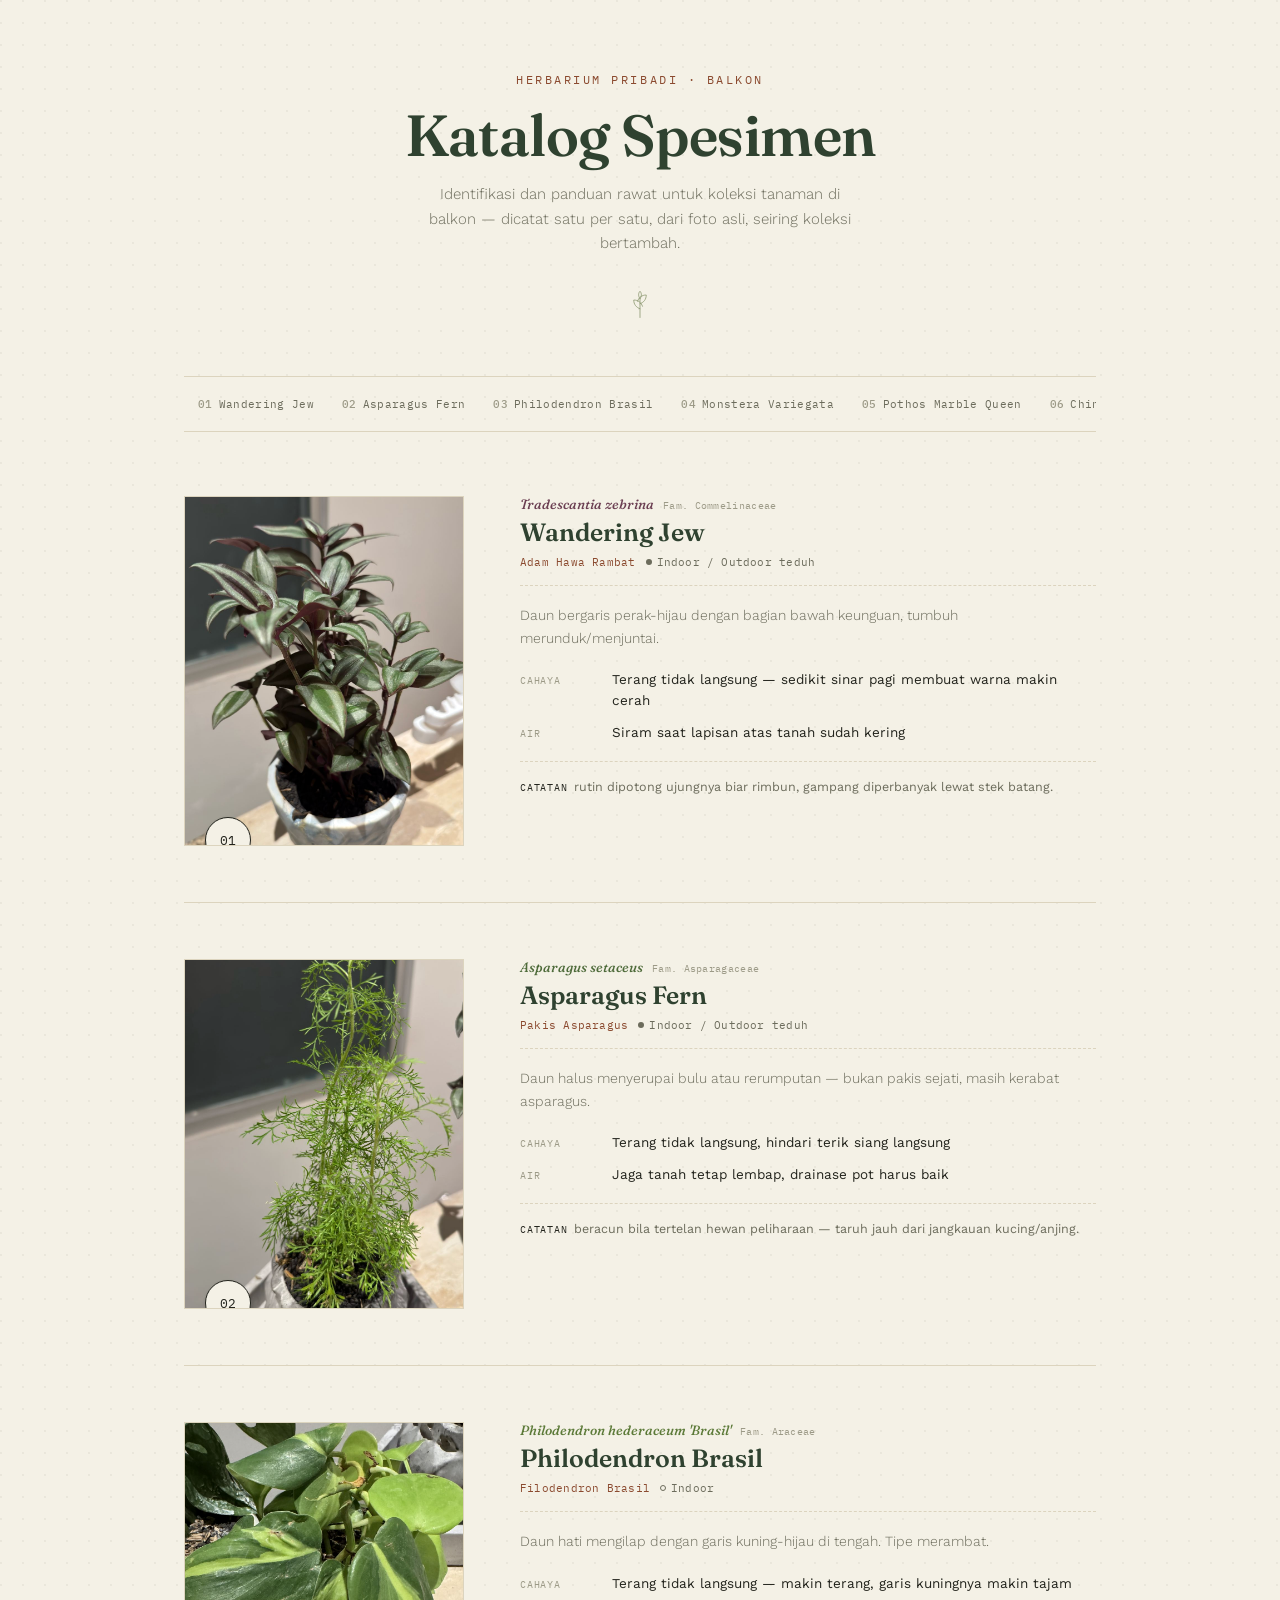
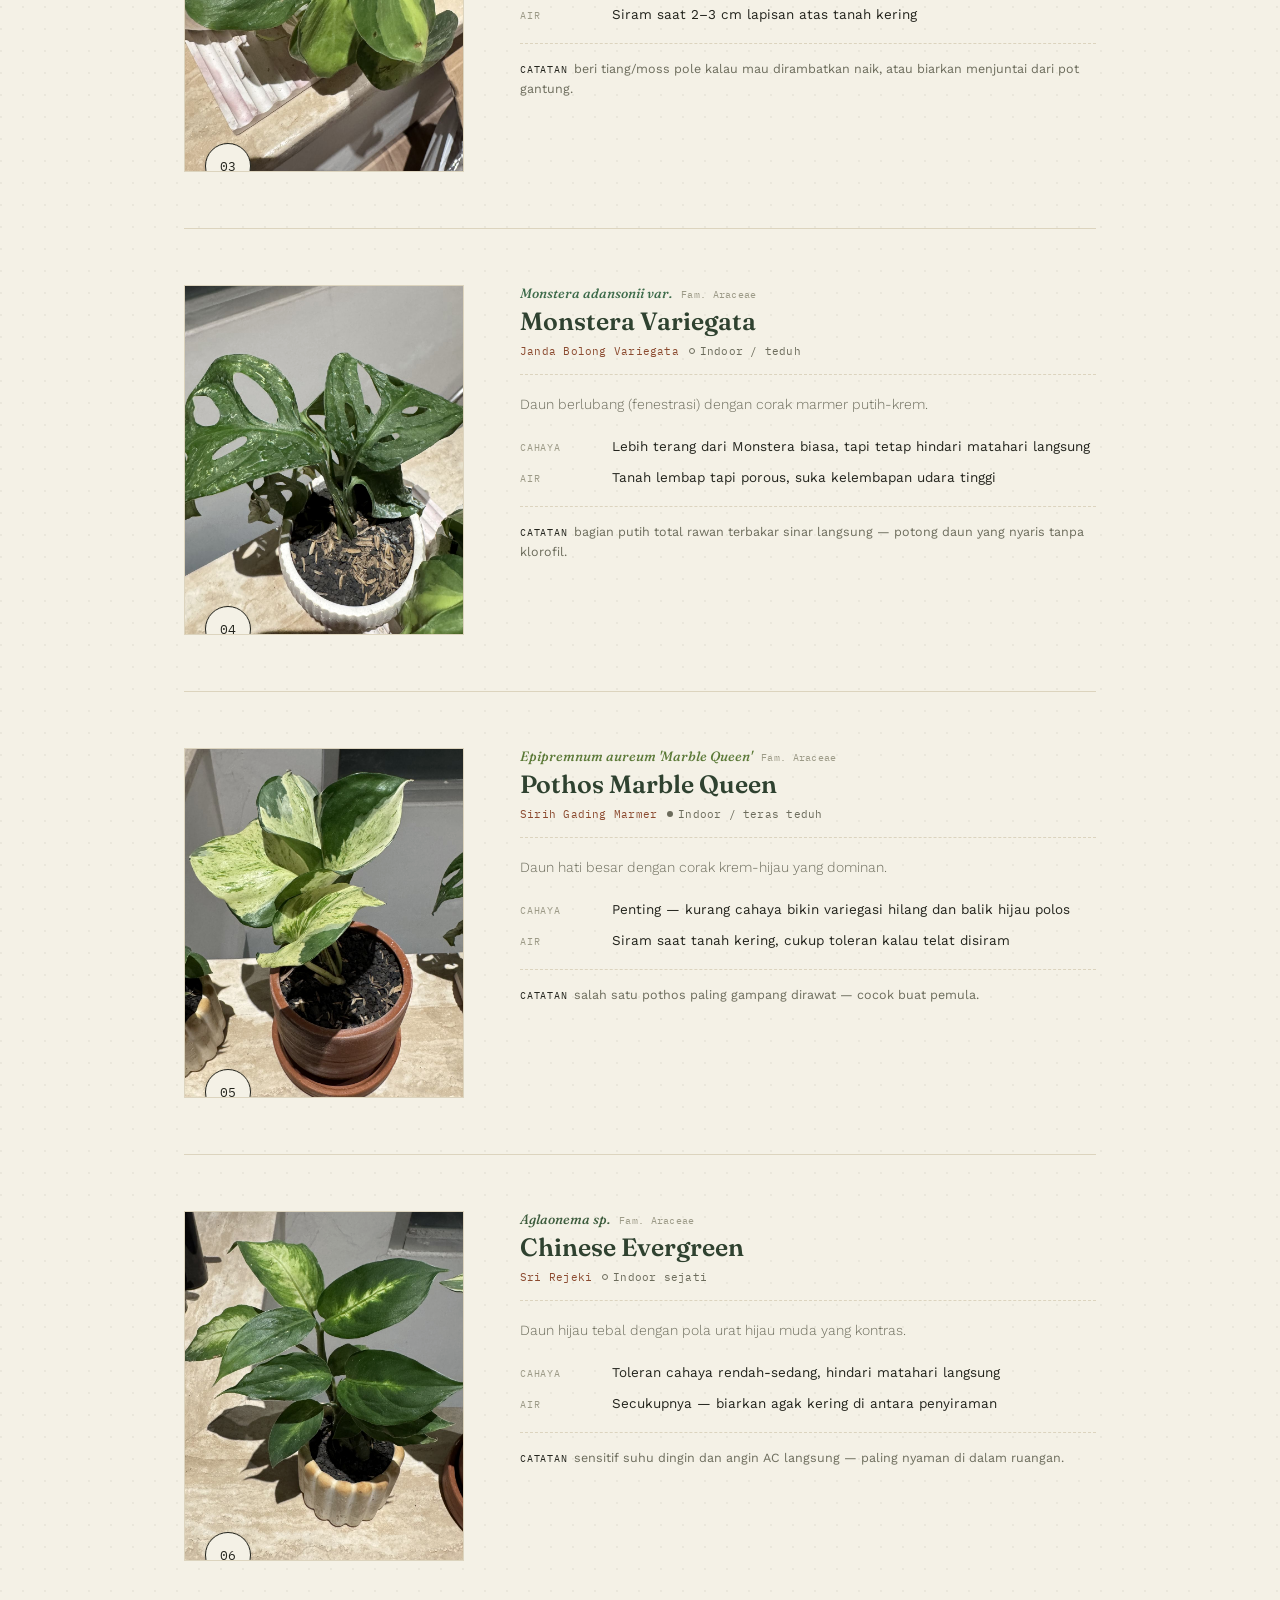
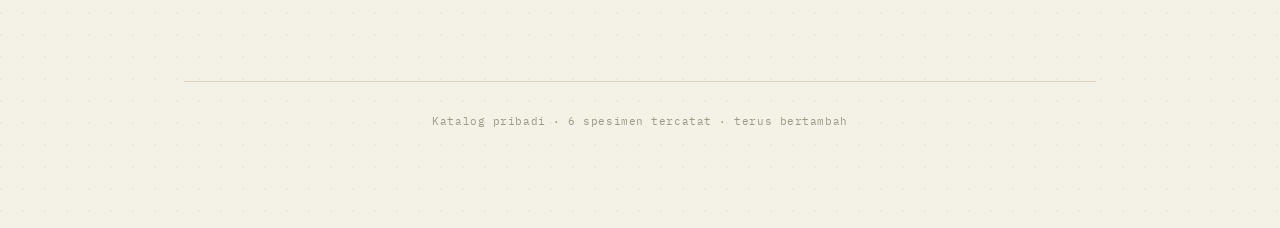
==== commit 9c4ca104: "add metadata tag" ====
--- a/index.html
+++ b/index.html
@@ -4,6 +4,16 @@
 <meta charset="UTF-8">
 <meta name="viewport" content="width=device-width, initial-scale=1.0">
 <title>Herbarium Balkon</title>
+<meta name="description" content="Katalog spesimen tanaman balkon pribadi — identifikasi, kebutuhan cahaya &amp; air, dan catatan rawat untuk tiap tanaman, dicatat satu per satu dari foto asli.">
+<meta name="theme-color" content="#F4F1E6">
+<meta property="og:type" content="website">
+<meta property="og:title" content="Herbarium Balkon">
+<meta property="og:description" content="Katalog spesimen tanaman balkon pribadi — identifikasi, kebutuhan cahaya &amp; air, dan catatan rawat untuk tiap tanaman.">
+<meta property="og:locale" content="id_ID">
+<meta name="twitter:card" content="summary">
+<meta name="twitter:title" content="Herbarium Balkon">
+<meta name="twitter:description" content="Katalog spesimen tanaman balkon pribadi, dicatat satu per satu dari foto asli.">
+<link rel="icon" type="image/svg+xml" href="data:image/svg+xml,%3Csvg%20xmlns%3D%22http%3A//www.w3.org/2000/svg%22%20viewBox%3D%220%200%2032%2032%22%3E%3Crect%20width%3D%2232%22%20height%3D%2232%22%20rx%3D%227%22%20fill%3D%22%23F4F1E6%22/%3E%3Cpath%20d%3D%22M16%206c8%203%2010%2011%207%2020-8-3-11-11-7-20z%22%20fill%3D%22%232F4230%22/%3E%3Cpath%20d%3D%22M16%208v16%22%20stroke%3D%22%23F4F1E6%22%20stroke-width%3D%221%22%20stroke-linecap%3D%22round%22/%3E%3C/svg%3E">
 <link rel="preconnect" href="https://fonts.googleapis.com">
 <link rel="preconnect" href="https://fonts.gstatic.com" crossorigin>
 <link href="https://fonts.googleapis.com/css2?family=Fraunces:ital,opsz,wght@0,9..144,400;0,9..144,500;0,9..144,600;1,9..144,500&family=Work+Sans:wght@300;400;500;600&family=IBM+Plex+Mono:wght@400;500&display=swap" rel="stylesheet">
@@ -150,14 +160,25 @@
     padding-bottom:16px;
     margin-bottom:18px;
   }
+  .latin-row{
+    display:flex;
+    align-items:baseline;
+    gap:9px;
+    flex-wrap:wrap;
+    margin-bottom:5px;
+  }
   .latin{
     font-family:'Fraunces', serif;
     font-style:italic;
     font-weight:500;
     font-size:13.5px;
     color:var(--accent, var(--sage));
-    display:block;
-    margin-bottom:5px;
+  }
+  .family{
+    font-family:'IBM Plex Mono', monospace;
+    font-size:10px;
+    letter-spacing:0.03em;
+    color:var(--ink-faint);
   }
   .common{
     font-family:'Fraunces', serif;
@@ -285,7 +306,7 @@
   const specimens = [
     {
       no:'01', anchor:'s01',
-      latin:'Tradescantia zebrina', common:'Wandering Jew', local:'Adam Hawa Rambat',
+      latin:'Tradescantia zebrina', family:'Commelinaceae', common:'Wandering Jew', local:'Adam Hawa Rambat',
       accent:'#6B3F52', image:'assets/01-tradescantia.jpg', alt:'Tradescantia zebrina',
       locType:'outdoor', locLabel:'Indoor / Outdoor teduh',
       trait:'Daun bergaris perak-hijau dengan bagian bawah keunguan, tumbuh merunduk/menjuntai.',
@@ -295,7 +316,7 @@
     },
     {
       no:'02', anchor:'s02',
-      latin:'Asparagus setaceus', common:'Asparagus Fern', local:'Pakis Asparagus',
+      latin:'Asparagus setaceus', family:'Asparagaceae', common:'Asparagus Fern', local:'Pakis Asparagus',
       accent:'#4E6B3A', image:'assets/02-asparagus.jpg', alt:'Asparagus setaceus',
       locType:'outdoor', locLabel:'Indoor / Outdoor teduh',
       trait:'Daun halus menyerupai bulu atau rerumputan — bukan pakis sejati, masih kerabat asparagus.',
@@ -305,7 +326,7 @@
     },
     {
       no:'03', anchor:'s03',
-      latin:"Philodendron hederaceum 'Brasil'", common:'Philodendron Brasil', local:'Filodendron Brasil',
+      latin:"Philodendron hederaceum 'Brasil'", family:'Araceae', common:'Philodendron Brasil', local:'Filodendron Brasil',
       accent:'#5C7A38', image:'assets/03-philodendron.jpg', alt:'Philodendron hederaceum Brasil',
       locType:'indoor', locLabel:'Indoor',
       trait:'Daun hati mengilap dengan garis kuning-hijau di tengah. Tipe merambat.',
@@ -315,7 +336,7 @@
     },
     {
       no:'04', anchor:'s04',
-      latin:'Monstera adansonii', latinSuffix:'var.', common:'Monstera Variegata', local:'Janda Bolong Variegata',
+      latin:'Monstera adansonii', latinSuffix:'var.', family:'Araceae', common:'Monstera Variegata', local:'Janda Bolong Variegata',
       accent:'#3D6B4A', image:'assets/04-monstera.jpg', alt:'Monstera adansonii variegata',
       locType:'indoor', locLabel:'Indoor / teduh',
       trait:'Daun berlubang (fenestrasi) dengan corak marmer putih-krem.',
@@ -325,7 +346,7 @@
     },
     {
       no:'05', anchor:'s05',
-      latin:"Epipremnum aureum 'Marble Queen'", common:'Pothos Marble Queen', local:'Sirih Gading Marmer',
+      latin:"Epipremnum aureum 'Marble Queen'", family:'Araceae', common:'Pothos Marble Queen', local:'Sirih Gading Marmer',
       accent:'#5C7A38', image:'assets/05-pothos.jpg', alt:'Epipremnum aureum Marble Queen',
       locType:'outdoor', locLabel:'Indoor / teras teduh',
       trait:'Daun hati besar dengan corak krem-hijau yang dominan.',
@@ -335,7 +356,7 @@
     },
     {
       no:'06', anchor:'s06',
-      latin:'Aglaonema sp.', common:'Chinese Evergreen', local:'Sri Rejeki',
+      latin:'Aglaonema sp.', family:'Araceae', common:'Chinese Evergreen', local:'Sri Rejeki',
       accent:'#3D5C3D', image:'assets/06-aglaonema.jpg', alt:'Aglaonema sp.',
       locType:'indoor', locLabel:'Indoor sejati',
       trait:'Daun hijau tebal dengan pola urat hijau muda yang kontras.',
@@ -362,7 +383,10 @@
         </div>
         <div class="sheet-label" style="--accent:${s.accent}">
           <div class="label-head">
-            <span class="latin">${s.latin}${s.latinSuffix ? ' <em>' + s.latinSuffix + '</em>' : ''}</span>
+            <div class="latin-row">
+              <span class="latin">${s.latin}${s.latinSuffix ? ' <em>' + s.latinSuffix + '</em>' : ''}</span>
+              <span class="family">Fam. ${s.family}</span>
+            </div>
             <h2 class="common">${s.common}</h2>
             <div class="meta-row">
               <span class="local">${s.local}</span>
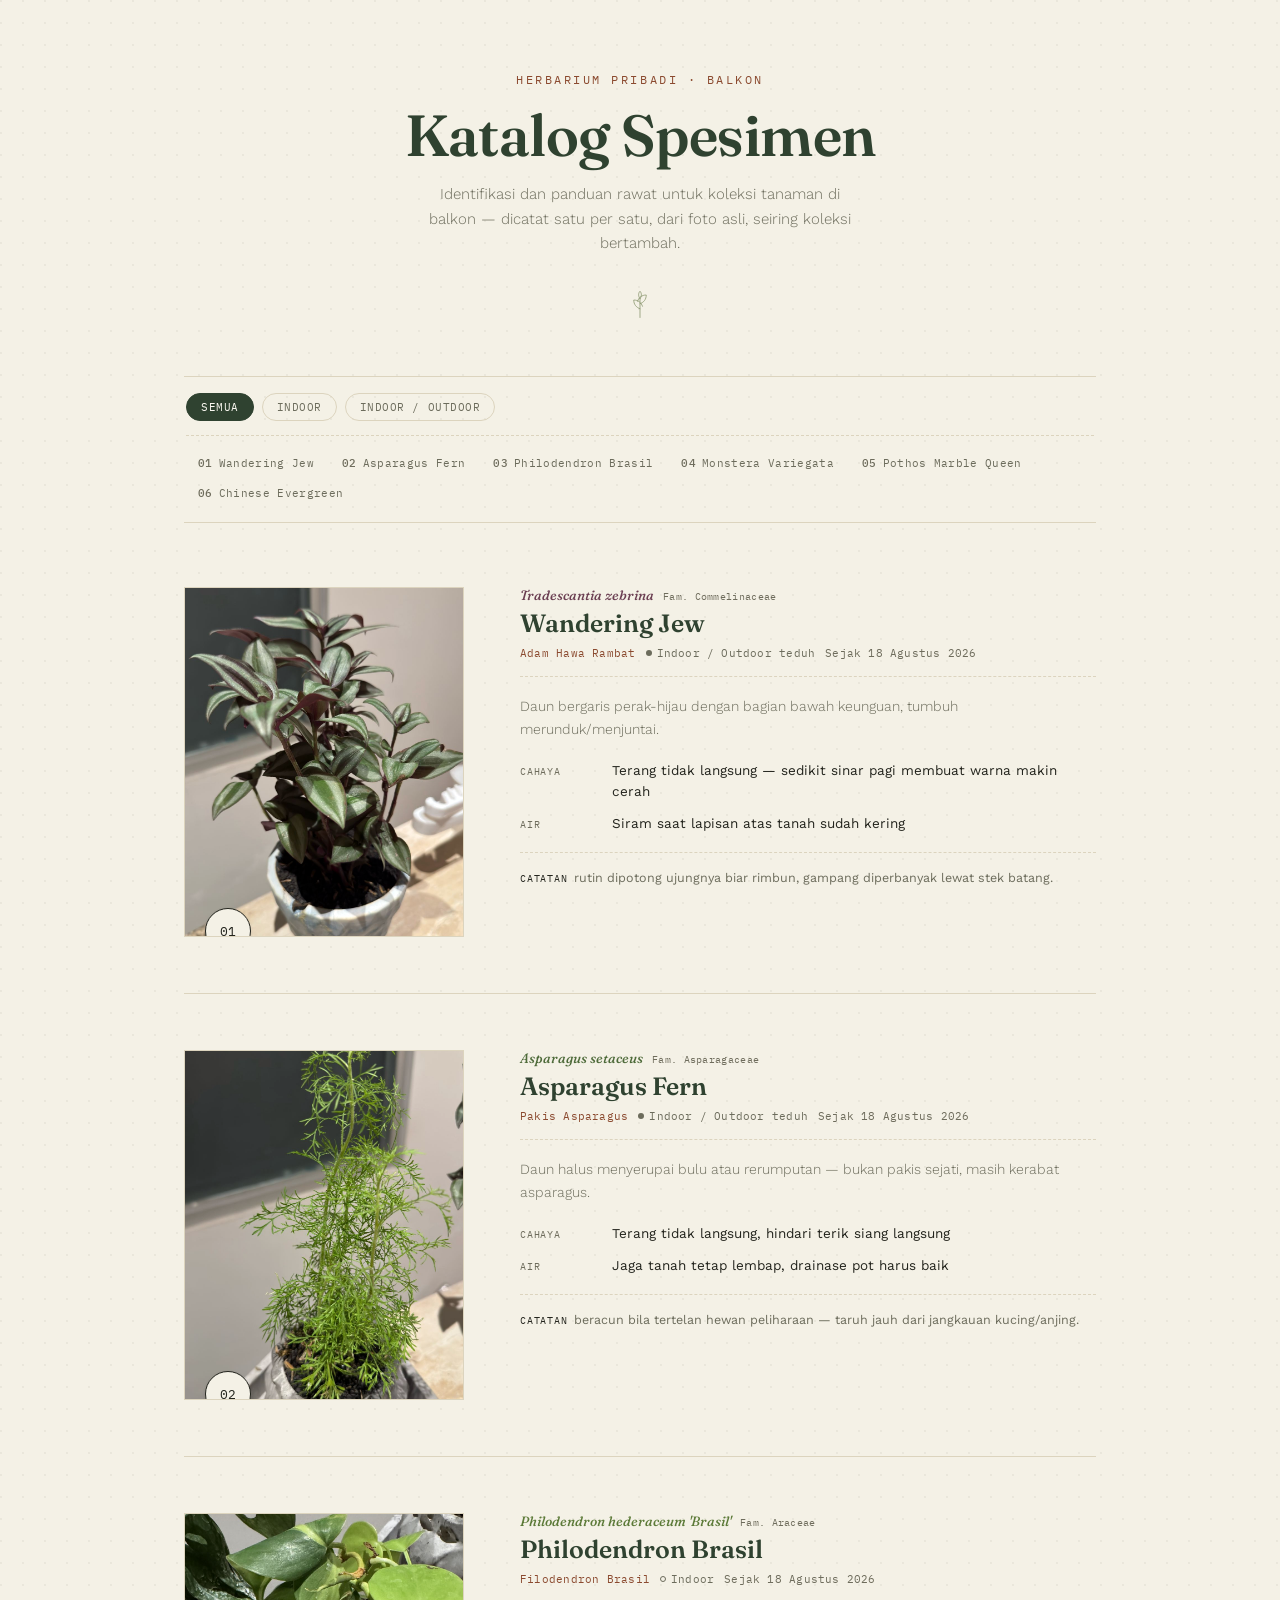
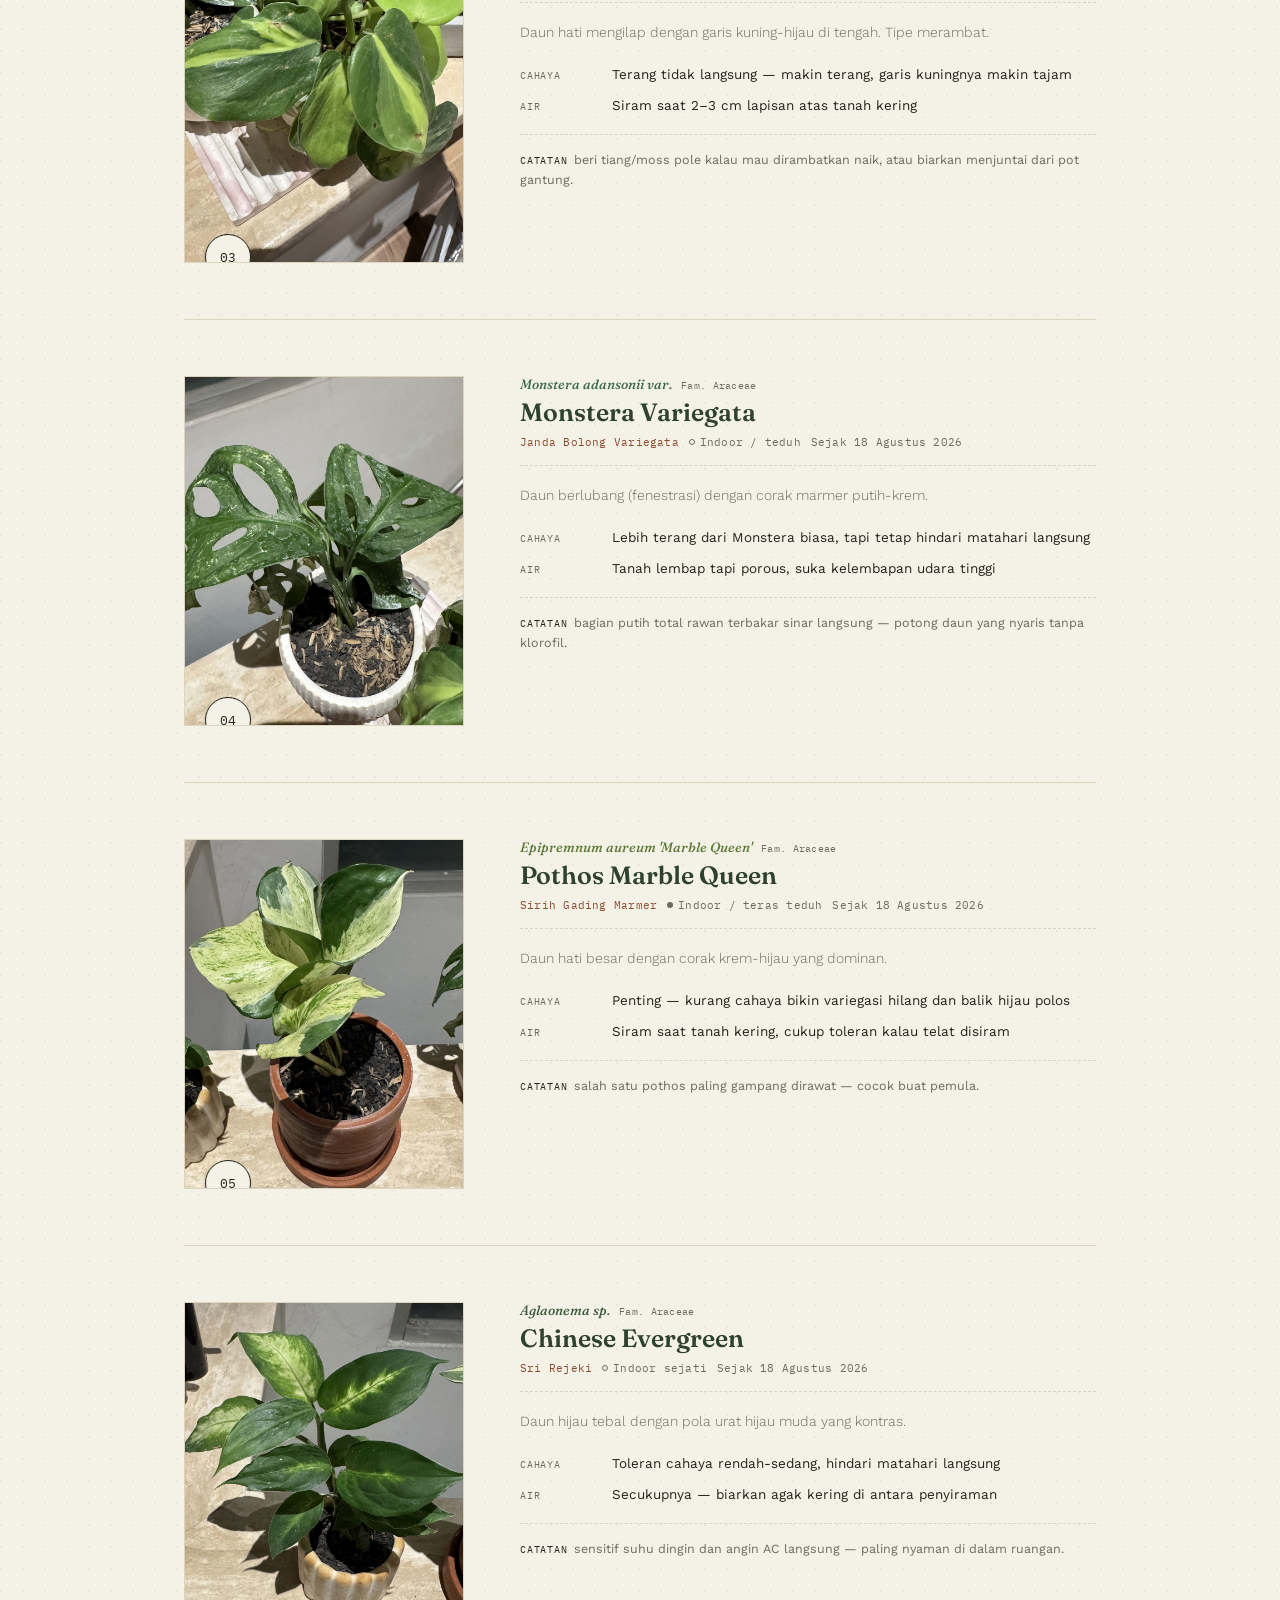
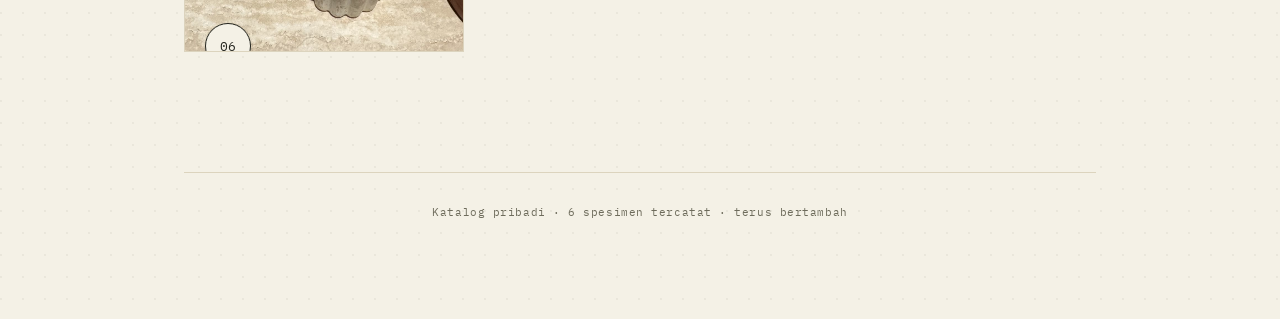
==== commit 2fb63f74: "Fix contrast, scale the nav with filters, add accession dates - Bump --ink-faint to meet WCAG AA con" ====
--- a/index.html
+++ b/index.html
@@ -7,12 +7,18 @@
 <meta name="description" content="Katalog spesimen tanaman balkon pribadi — identifikasi, kebutuhan cahaya &amp; air, dan catatan rawat untuk tiap tanaman, dicatat satu per satu dari foto asli.">
 <meta name="theme-color" content="#F4F1E6">
 <meta property="og:type" content="website">
+<meta property="og:url" content="https://tanaman.erwarx.com/">
 <meta property="og:title" content="Herbarium Balkon">
 <meta property="og:description" content="Katalog spesimen tanaman balkon pribadi — identifikasi, kebutuhan cahaya &amp; air, dan catatan rawat untuk tiap tanaman.">
 <meta property="og:locale" content="id_ID">
-<meta name="twitter:card" content="summary">
+<meta property="og:image" content="https://tanaman.erwarx.com/assets/01-tradescantia.jpg">
+<meta property="og:image:width" content="1000">
+<meta property="og:image:height" content="1777">
+<meta property="og:image:alt" content="Tradescantia zebrina — spesimen No. 01">
+<meta name="twitter:card" content="summary_large_image">
 <meta name="twitter:title" content="Herbarium Balkon">
 <meta name="twitter:description" content="Katalog spesimen tanaman balkon pribadi, dicatat satu per satu dari foto asli.">
+<meta name="twitter:image" content="https://tanaman.erwarx.com/assets/01-tradescantia.jpg">
 <link rel="icon" type="image/svg+xml" href="data:image/svg+xml,%3Csvg%20xmlns%3D%22http%3A//www.w3.org/2000/svg%22%20viewBox%3D%220%200%2032%2032%22%3E%3Crect%20width%3D%2232%22%20height%3D%2232%22%20rx%3D%227%22%20fill%3D%22%23F4F1E6%22/%3E%3Cpath%20d%3D%22M16%206c8%203%2010%2011%207%2020-8-3-11-11-7-20z%22%20fill%3D%22%232F4230%22/%3E%3Cpath%20d%3D%22M16%208v16%22%20stroke%3D%22%23F4F1E6%22%20stroke-width%3D%221%22%20stroke-linecap%3D%22round%22/%3E%3C/svg%3E">
 <link rel="preconnect" href="https://fonts.googleapis.com">
 <link rel="preconnect" href="https://fonts.gstatic.com" crossorigin>
@@ -23,7 +29,7 @@
     --card:#FBF9F2;
     --ink:#23241D;
     --ink-soft:#6C6C5C;
-    --ink-faint:#9C9A87;
+    --ink-faint:#6E6C5C;
     --forest:#2F4230;
     --clay:#8B4A2F;
     --seal:#A6432B;
@@ -83,21 +89,43 @@
     opacity:0.85;
   }
 
-  /* ---- Index nav ---- */
-  .index-nav{
+  /* ---- Catalog nav ---- */
+  .catalog-nav{
     margin-top:52px;
     border-top:1px solid var(--line);
     border-bottom:1px solid var(--line);
-    padding:14px 2px;
+    padding:16px 2px;
+  }
+  .filters{
     display:flex;
+    flex-wrap:wrap;
+    gap:8px;
+    padding-bottom:14px;
+    margin-bottom:14px;
+    border-bottom:1px dashed var(--line);
+  }
+  .filters button{
+    font-family:'IBM Plex Mono', monospace;
+    font-size:10.5px;
+    text-transform:uppercase;
+    letter-spacing:0.05em;
+    color:var(--ink-soft);
+    background:transparent;
+    border:1px solid var(--line);
+    border-radius:20px;
+    padding:6px 14px;
+    cursor:pointer;
+    transition:background 0.15s, color 0.15s, border-color 0.15s;
+  }
+  .filters button:hover{border-color:var(--sage); color:var(--forest);}
+  .filters button.active{background:var(--forest); border-color:var(--forest); color:var(--card);}
+
+  .index-nav{
+    display:flex;
+    flex-wrap:wrap;
     gap:4px;
-    overflow-x:auto;
-    scrollbar-width:none;
-    -ms-overflow-style:none;
-  }
-  .index-nav::-webkit-scrollbar{display:none;}
+  }
   .index-nav a{
-    flex:0 0 auto;
     font-family:'IBM Plex Mono', monospace;
     font-size:11px;
     letter-spacing:0.03em;
@@ -111,6 +139,12 @@
   .index-nav a:hover{background:rgba(47,66,48,0.08); color:var(--forest);}
   .index-nav a b{color:var(--ink-faint); font-weight:500; margin-right:6px;}
   .index-nav a:hover b{color:var(--sage);}
+  .index-nav .empty{
+    font-family:'IBM Plex Mono', monospace;
+    font-size:12px;
+    color:var(--ink-faint);
+    padding:6px 12px;
+  }
 
   /* ---- Sheets ---- */
   .sheets{margin-top:8px;}
@@ -213,6 +247,12 @@
     display:inline-block;
   }
   .loc-tag.indoor .dot{background:transparent; border:1.4px solid currentColor;}
+  .since-tag{
+    font-family:'IBM Plex Mono', monospace;
+    font-size:10.5px;
+    letter-spacing:0.02em;
+    color:var(--ink-faint);
+  }
 
   .trait{
     font-size:14px;
@@ -292,7 +332,10 @@
     </svg>
   </header>
 
-  <nav class="index-nav" id="indexNav"></nav>
+  <div class="catalog-nav">
+    <div class="filters" id="filters"></div>
+    <nav class="index-nav" id="indexNav"></nav>
+  </div>
 
   <div class="sheets" id="sheets"></div>
 
@@ -305,7 +348,7 @@
 <script>
   const specimens = [
     {
-      no:'01', anchor:'s01',
+      no:'01', anchor:'s01', since:'2026-08-18',
       latin:'Tradescantia zebrina', family:'Commelinaceae', common:'Wandering Jew', local:'Adam Hawa Rambat',
       accent:'#6B3F52', image:'assets/01-tradescantia.jpg', alt:'Tradescantia zebrina',
       locType:'outdoor', locLabel:'Indoor / Outdoor teduh',
@@ -315,7 +358,7 @@
       note:'rutin dipotong ujungnya biar rimbun, gampang diperbanyak lewat stek batang.'
     },
     {
-      no:'02', anchor:'s02',
+      no:'02', anchor:'s02', since:'2026-08-18',
       latin:'Asparagus setaceus', family:'Asparagaceae', common:'Asparagus Fern', local:'Pakis Asparagus',
       accent:'#4E6B3A', image:'assets/02-asparagus.jpg', alt:'Asparagus setaceus',
       locType:'outdoor', locLabel:'Indoor / Outdoor teduh',
@@ -325,7 +368,7 @@
       note:'beracun bila tertelan hewan peliharaan — taruh jauh dari jangkauan kucing/anjing.'
     },
     {
-      no:'03', anchor:'s03',
+      no:'03', anchor:'s03', since:'2026-08-18',
       latin:"Philodendron hederaceum 'Brasil'", family:'Araceae', common:'Philodendron Brasil', local:'Filodendron Brasil',
       accent:'#5C7A38', image:'assets/03-philodendron.jpg', alt:'Philodendron hederaceum Brasil',
       locType:'indoor', locLabel:'Indoor',
@@ -335,7 +378,7 @@
       note:'beri tiang/moss pole kalau mau dirambatkan naik, atau biarkan menjuntai dari pot gantung.'
     },
     {
-      no:'04', anchor:'s04',
+      no:'04', anchor:'s04', since:'2026-08-18',
       latin:'Monstera adansonii', latinSuffix:'var.', family:'Araceae', common:'Monstera Variegata', local:'Janda Bolong Variegata',
       accent:'#3D6B4A', image:'assets/04-monstera.jpg', alt:'Monstera adansonii variegata',
       locType:'indoor', locLabel:'Indoor / teduh',
@@ -345,7 +388,7 @@
       note:'bagian putih total rawan terbakar sinar langsung — potong daun yang nyaris tanpa klorofil.'
     },
     {
-      no:'05', anchor:'s05',
+      no:'05', anchor:'s05', since:'2026-08-18',
       latin:"Epipremnum aureum 'Marble Queen'", family:'Araceae', common:'Pothos Marble Queen', local:'Sirih Gading Marmer',
       accent:'#5C7A38', image:'assets/05-pothos.jpg', alt:'Epipremnum aureum Marble Queen',
       locType:'outdoor', locLabel:'Indoor / teras teduh',
@@ -355,7 +398,7 @@
       note:'salah satu pothos paling gampang dirawat — cocok buat pemula.'
     },
     {
-      no:'06', anchor:'s06',
+      no:'06', anchor:'s06', since:'2026-08-18',
       latin:'Aglaonema sp.', family:'Araceae', common:'Chinese Evergreen', local:'Sri Rejeki',
       accent:'#3D5C3D', image:'assets/06-aglaonema.jpg', alt:'Aglaonema sp.',
       locType:'indoor', locLabel:'Indoor sejati',
@@ -366,16 +409,36 @@
     }
   ];
 
+  const filterDefs = [
+    {key:'all', label:'Semua'},
+    {key:'indoor', label:'Indoor'},
+    {key:'outdoor', label:'Indoor / Outdoor'}
+  ];
+  let activeFilter = 'all';
+
+  const idMonths = ['Januari','Februari','Maret','April','Mei','Juni','Juli','Agustus','September','Oktober','November','Desember'];
+  function formatSince(iso){
+    const [y, m, d] = iso.split('-').map(Number);
+    return `Sejak ${d} ${idMonths[m - 1]} ${y}`;
+  }
+
   function render(){
+    const filters = document.getElementById('filters');
     const nav = document.getElementById('indexNav');
     const sheets = document.getElementById('sheets');
     const footerNote = document.getElementById('footerNote');
 
-    nav.innerHTML = specimens.map(s =>
+    const visible = specimens.filter(s => activeFilter === 'all' || s.locType === activeFilter);
+
+    filters.innerHTML = filterDefs.map(f =>
+      `<button data-filter="${f.key}" class="${f.key === activeFilter ? 'active' : ''}">${f.label}</button>`
+    ).join('');
+
+    nav.innerHTML = visible.length ? visible.map(s =>
       `<a href="#${s.anchor}"><b>${s.no}</b>${s.common}</a>`
-    ).join('');
-
-    sheets.innerHTML = specimens.map(s => `
+    ).join('') : `<span class="empty">Tidak ada spesimen untuk filter ini.</span>`;
+
+    sheets.innerHTML = visible.map(s => `
       <article class="sheet" id="${s.anchor}">
         <div class="sheet-photo">
           <img src="${s.image}" alt="${s.alt}" loading="lazy">
@@ -391,6 +454,7 @@
             <div class="meta-row">
               <span class="local">${s.local}</span>
               <span class="loc-tag ${s.locType}"><span class="dot"></span>${s.locLabel}</span>
+              <span class="since-tag">${formatSince(s.since)}</span>
             </div>
           </div>
           <p class="trait">${s.trait}</p>
@@ -403,8 +467,17 @@
       </article>
     `).join('');
 
-    footerNote.textContent = `Katalog pribadi · ${specimens.length} spesimen tercatat · terus bertambah`;
-  }
+    footerNote.textContent = activeFilter === 'all'
+      ? `Katalog pribadi · ${specimens.length} spesimen tercatat · terus bertambah`
+      : `Katalog pribadi · menampilkan ${visible.length} dari ${specimens.length} spesimen`;
+  }
+
+  document.getElementById('filters').addEventListener('click', e => {
+    const btn = e.target.closest('button[data-filter]');
+    if(!btn) return;
+    activeFilter = btn.dataset.filter;
+    render();
+  });
 
   render();
 </script>
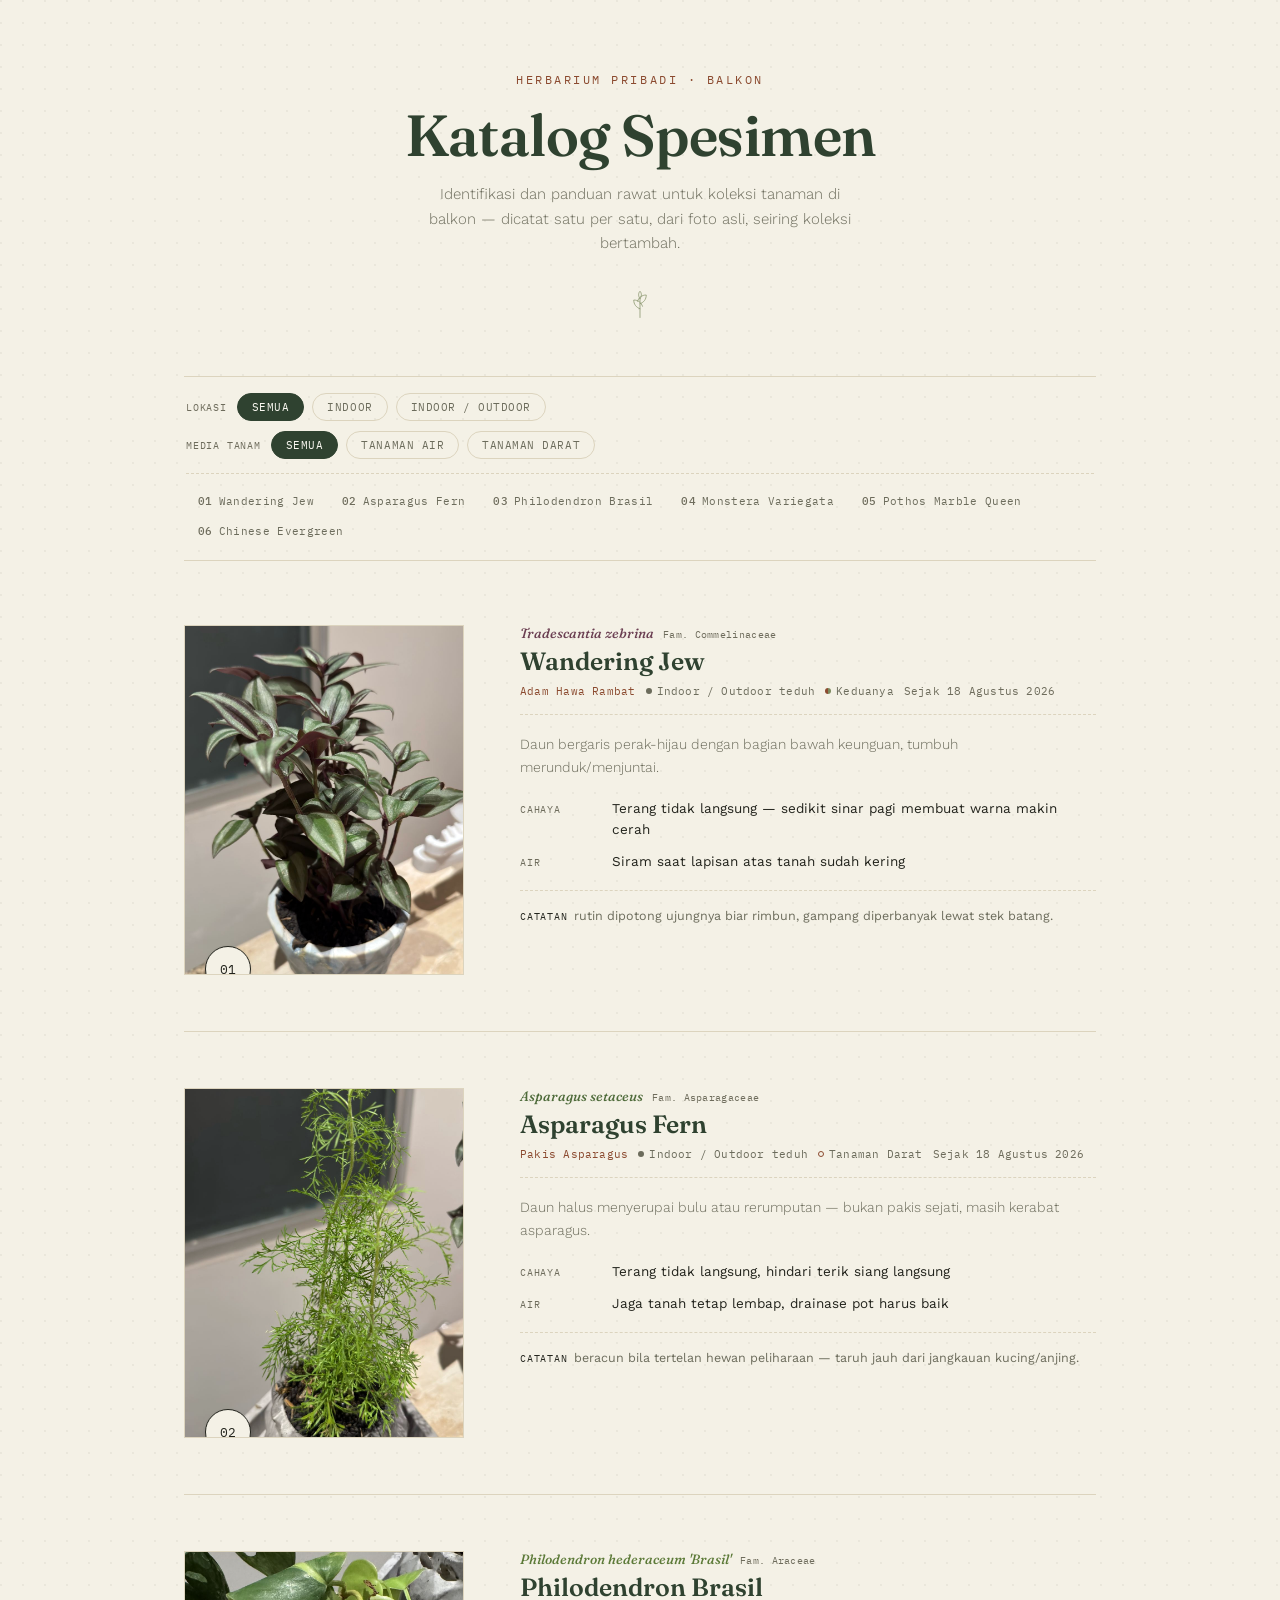
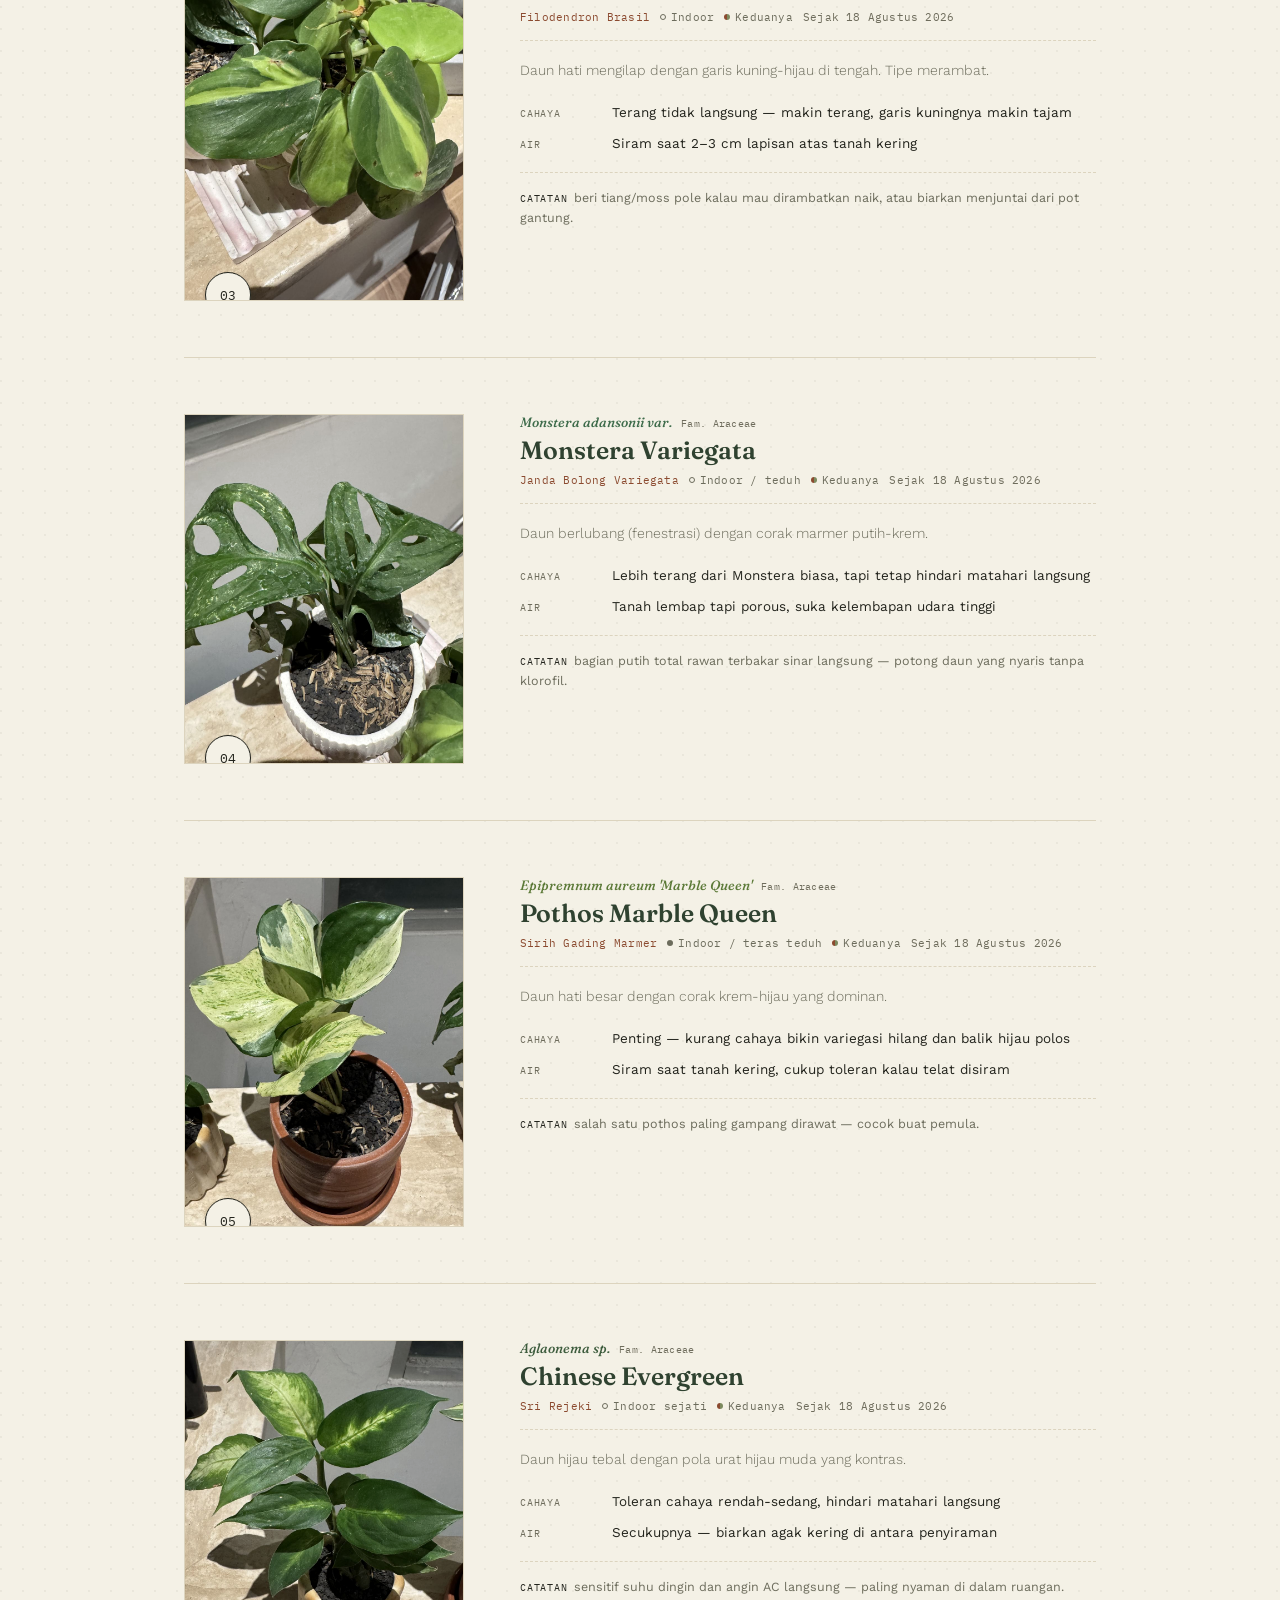
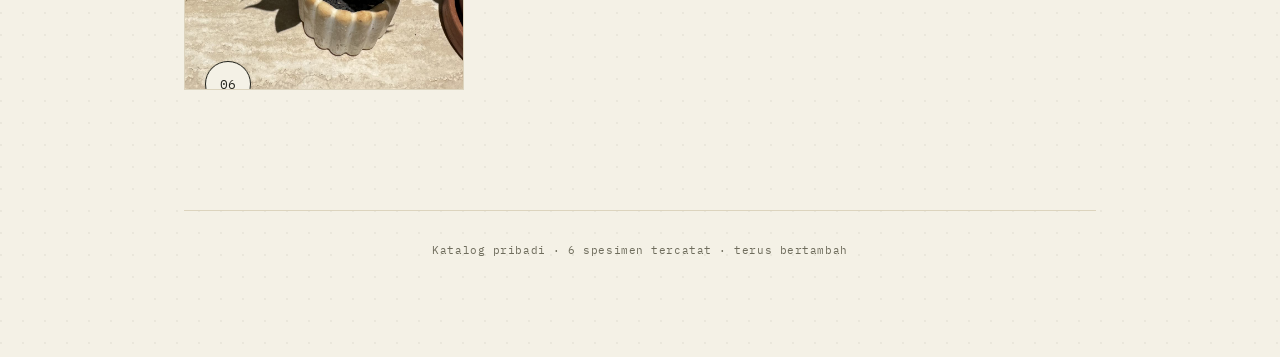
==== commit aed2f6f7: "Add growing-medium (media tanam) tag and filter Tag each specimen as air/darat/keduanya based on whe" ====
--- a/index.html
+++ b/index.html
@@ -96,13 +96,32 @@
     border-bottom:1px solid var(--line);
     padding:16px 2px;
   }
+  .filter-groups{
+    padding-bottom:14px;
+    margin-bottom:14px;
+    border-bottom:1px dashed var(--line);
+    display:flex;
+    flex-direction:column;
+    gap:10px;
+  }
+  .filter-group{
+    display:flex;
+    align-items:center;
+    gap:10px;
+    flex-wrap:wrap;
+  }
+  .filter-label{
+    font-family:'IBM Plex Mono', monospace;
+    font-size:10px;
+    text-transform:uppercase;
+    letter-spacing:0.08em;
+    color:var(--ink-faint);
+    flex:0 0 auto;
+  }
   .filters{
     display:flex;
     flex-wrap:wrap;
     gap:8px;
-    padding-bottom:14px;
-    margin-bottom:14px;
-    border-bottom:1px dashed var(--line);
   }
   .filters button{
     font-family:'IBM Plex Mono', monospace;
@@ -247,6 +266,23 @@
     display:inline-block;
   }
   .loc-tag.indoor .dot{background:transparent; border:1.4px solid currentColor;}
+  .media-tag{
+    font-family:'IBM Plex Mono', monospace;
+    font-size:10.5px;
+    letter-spacing:0.02em;
+    color:var(--ink-soft);
+    display:inline-flex;
+    align-items:center;
+    gap:5px;
+  }
+  .media-tag .dot{
+    width:6px; height:6px;
+    border-radius:50%;
+    display:inline-block;
+  }
+  .media-tag.air .dot{background:var(--sage);}
+  .media-tag.darat .dot{background:transparent; border:1.4px solid var(--clay);}
+  .media-tag.keduanya .dot{background:conic-gradient(var(--sage) 0 50%, var(--clay) 50% 100%);}
   .since-tag{
     font-family:'IBM Plex Mono', monospace;
     font-size:10.5px;
@@ -333,7 +369,16 @@
   </header>
 
   <div class="catalog-nav">
-    <div class="filters" id="filters"></div>
+    <div class="filter-groups">
+      <div class="filter-group">
+        <span class="filter-label">Lokasi</span>
+        <div class="filters" id="filtersLoc"></div>
+      </div>
+      <div class="filter-group">
+        <span class="filter-label">Media tanam</span>
+        <div class="filters" id="filtersMedia"></div>
+      </div>
+    </div>
     <nav class="index-nav" id="indexNav"></nav>
   </div>
 
@@ -348,7 +393,7 @@
 <script>
   const specimens = [
     {
-      no:'01', anchor:'s01', since:'2026-08-18',
+      no:'01', anchor:'s01', since:'2026-08-18', habitat:'keduanya',
       latin:'Tradescantia zebrina', family:'Commelinaceae', common:'Wandering Jew', local:'Adam Hawa Rambat',
       accent:'#6B3F52', image:'assets/01-tradescantia.jpg', alt:'Tradescantia zebrina',
       locType:'outdoor', locLabel:'Indoor / Outdoor teduh',
@@ -358,7 +403,7 @@
       note:'rutin dipotong ujungnya biar rimbun, gampang diperbanyak lewat stek batang.'
     },
     {
-      no:'02', anchor:'s02', since:'2026-08-18',
+      no:'02', anchor:'s02', since:'2026-08-18', habitat:'darat',
       latin:'Asparagus setaceus', family:'Asparagaceae', common:'Asparagus Fern', local:'Pakis Asparagus',
       accent:'#4E6B3A', image:'assets/02-asparagus.jpg', alt:'Asparagus setaceus',
       locType:'outdoor', locLabel:'Indoor / Outdoor teduh',
@@ -368,7 +413,7 @@
       note:'beracun bila tertelan hewan peliharaan — taruh jauh dari jangkauan kucing/anjing.'
     },
     {
-      no:'03', anchor:'s03', since:'2026-08-18',
+      no:'03', anchor:'s03', since:'2026-08-18', habitat:'keduanya',
       latin:"Philodendron hederaceum 'Brasil'", family:'Araceae', common:'Philodendron Brasil', local:'Filodendron Brasil',
       accent:'#5C7A38', image:'assets/03-philodendron.jpg', alt:'Philodendron hederaceum Brasil',
       locType:'indoor', locLabel:'Indoor',
@@ -378,7 +423,7 @@
       note:'beri tiang/moss pole kalau mau dirambatkan naik, atau biarkan menjuntai dari pot gantung.'
     },
     {
-      no:'04', anchor:'s04', since:'2026-08-18',
+      no:'04', anchor:'s04', since:'2026-08-18', habitat:'keduanya',
       latin:'Monstera adansonii', latinSuffix:'var.', family:'Araceae', common:'Monstera Variegata', local:'Janda Bolong Variegata',
       accent:'#3D6B4A', image:'assets/04-monstera.jpg', alt:'Monstera adansonii variegata',
       locType:'indoor', locLabel:'Indoor / teduh',
@@ -388,7 +433,7 @@
       note:'bagian putih total rawan terbakar sinar langsung — potong daun yang nyaris tanpa klorofil.'
     },
     {
-      no:'05', anchor:'s05', since:'2026-08-18',
+      no:'05', anchor:'s05', since:'2026-08-18', habitat:'keduanya',
       latin:"Epipremnum aureum 'Marble Queen'", family:'Araceae', common:'Pothos Marble Queen', local:'Sirih Gading Marmer',
       accent:'#5C7A38', image:'assets/05-pothos.jpg', alt:'Epipremnum aureum Marble Queen',
       locType:'outdoor', locLabel:'Indoor / teras teduh',
@@ -398,7 +443,7 @@
       note:'salah satu pothos paling gampang dirawat — cocok buat pemula.'
     },
     {
-      no:'06', anchor:'s06', since:'2026-08-18',
+      no:'06', anchor:'s06', since:'2026-08-18', habitat:'keduanya',
       latin:'Aglaonema sp.', family:'Araceae', common:'Chinese Evergreen', local:'Sri Rejeki',
       accent:'#3D5C3D', image:'assets/06-aglaonema.jpg', alt:'Aglaonema sp.',
       locType:'indoor', locLabel:'Indoor sejati',
@@ -409,12 +454,19 @@
     }
   ];
 
-  const filterDefs = [
+  const locFilterDefs = [
     {key:'all', label:'Semua'},
     {key:'indoor', label:'Indoor'},
     {key:'outdoor', label:'Indoor / Outdoor'}
   ];
-  let activeFilter = 'all';
+  const mediaFilterDefs = [
+    {key:'all', label:'Semua'},
+    {key:'air', label:'Tanaman Air'},
+    {key:'darat', label:'Tanaman Darat'}
+  ];
+  const mediaLabels = {air:'Tanaman Air', darat:'Tanaman Darat', keduanya:'Keduanya'};
+  let activeLocFilter = 'all';
+  let activeMediaFilter = 'all';
 
   const idMonths = ['Januari','Februari','Maret','April','Mei','Juni','Juli','Agustus','September','Oktober','November','Desember'];
   function formatSince(iso){
@@ -423,15 +475,22 @@
   }
 
   function render(){
-    const filters = document.getElementById('filters');
+    const filtersLoc = document.getElementById('filtersLoc');
+    const filtersMedia = document.getElementById('filtersMedia');
     const nav = document.getElementById('indexNav');
     const sheets = document.getElementById('sheets');
     const footerNote = document.getElementById('footerNote');
 
-    const visible = specimens.filter(s => activeFilter === 'all' || s.locType === activeFilter);
-
-    filters.innerHTML = filterDefs.map(f =>
-      `<button data-filter="${f.key}" class="${f.key === activeFilter ? 'active' : ''}">${f.label}</button>`
+    const visible = specimens.filter(s =>
+      (activeLocFilter === 'all' || s.locType === activeLocFilter) &&
+      (activeMediaFilter === 'all' || s.habitat === activeMediaFilter || s.habitat === 'keduanya')
+    );
+
+    filtersLoc.innerHTML = locFilterDefs.map(f =>
+      `<button data-filter="${f.key}" class="${f.key === activeLocFilter ? 'active' : ''}">${f.label}</button>`
+    ).join('');
+    filtersMedia.innerHTML = mediaFilterDefs.map(f =>
+      `<button data-filter="${f.key}" class="${f.key === activeMediaFilter ? 'active' : ''}">${f.label}</button>`
     ).join('');
 
     nav.innerHTML = visible.length ? visible.map(s =>
@@ -454,6 +513,7 @@
             <div class="meta-row">
               <span class="local">${s.local}</span>
               <span class="loc-tag ${s.locType}"><span class="dot"></span>${s.locLabel}</span>
+              <span class="media-tag ${s.habitat}"><span class="dot"></span>${mediaLabels[s.habitat]}</span>
               <span class="since-tag">${formatSince(s.since)}</span>
             </div>
           </div>
@@ -467,15 +527,22 @@
       </article>
     `).join('');
 
-    footerNote.textContent = activeFilter === 'all'
-      ? `Katalog pribadi · ${specimens.length} spesimen tercatat · terus bertambah`
-      : `Katalog pribadi · menampilkan ${visible.length} dari ${specimens.length} spesimen`;
-  }
-
-  document.getElementById('filters').addEventListener('click', e => {
+    const filtering = activeLocFilter !== 'all' || activeMediaFilter !== 'all';
+    footerNote.textContent = filtering
+      ? `Katalog pribadi · menampilkan ${visible.length} dari ${specimens.length} spesimen`
+      : `Katalog pribadi · ${specimens.length} spesimen tercatat · terus bertambah`;
+  }
+
+  document.getElementById('filtersLoc').addEventListener('click', e => {
     const btn = e.target.closest('button[data-filter]');
     if(!btn) return;
-    activeFilter = btn.dataset.filter;
+    activeLocFilter = btn.dataset.filter;
+    render();
+  });
+  document.getElementById('filtersMedia').addEventListener('click', e => {
+    const btn = e.target.closest('button[data-filter]');
+    if(!btn) return;
+    activeMediaFilter = btn.dataset.filter;
     render();
   });
 
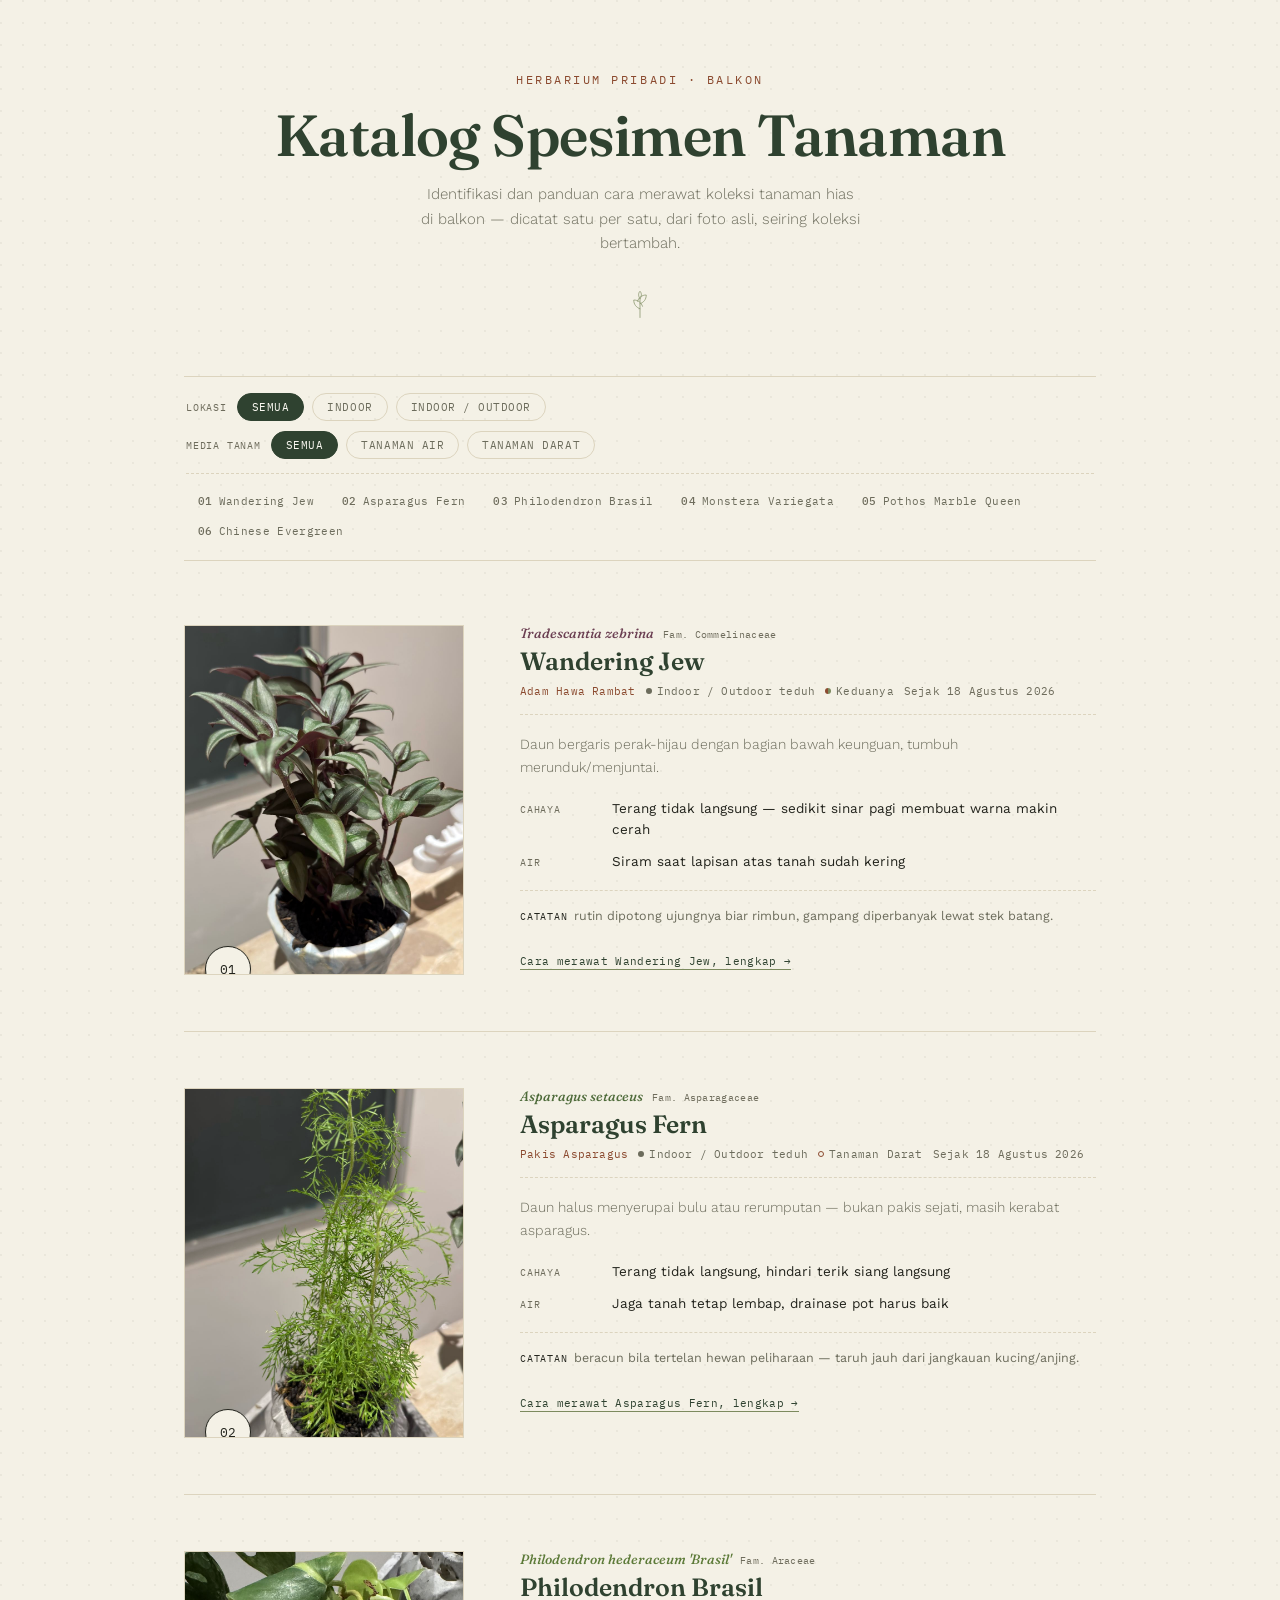
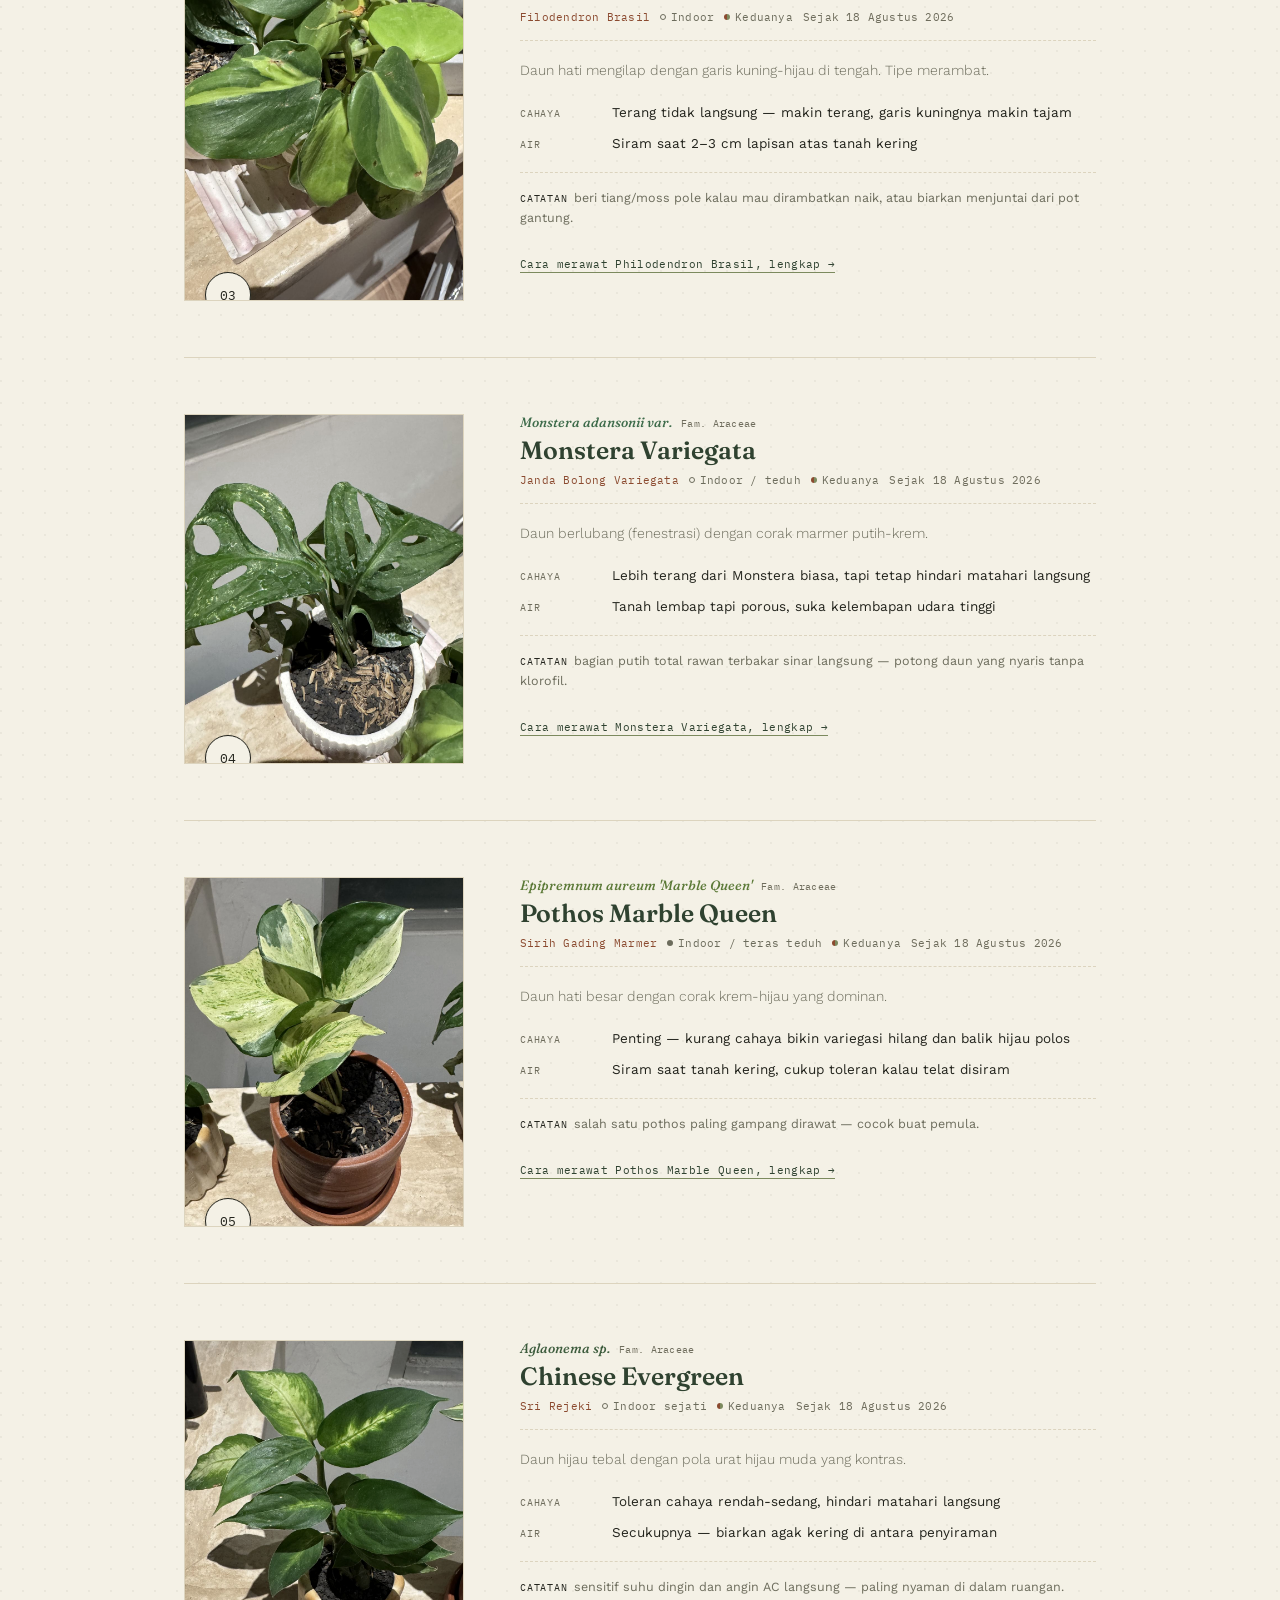
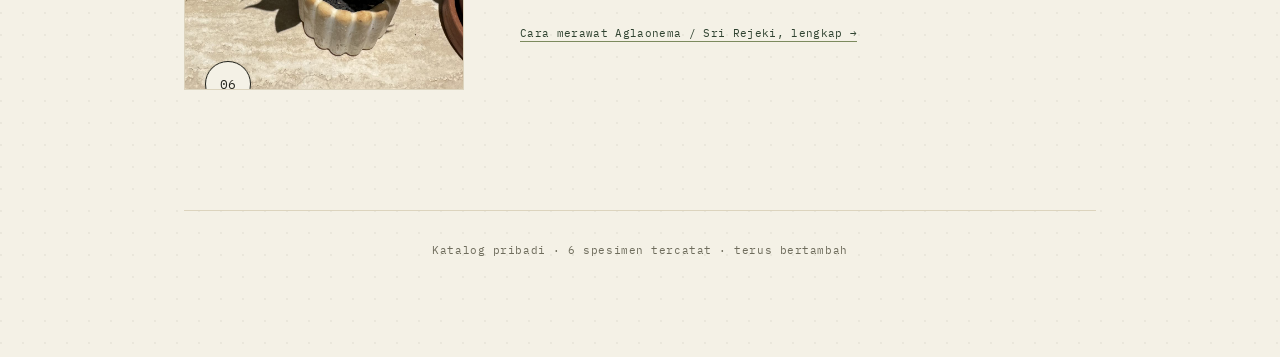
==== commit 3a78469a: "Add SEO: crawlable static markup, per-plant care pages, sitemap Specimen sheets in index.html are no" ====
--- a/index.html
+++ b/index.html
@@ -3,363 +3,64 @@
 <head>
 <meta charset="UTF-8">
 <meta name="viewport" content="width=device-width, initial-scale=1.0">
-<title>Herbarium Balkon</title>
-<meta name="description" content="Katalog spesimen tanaman balkon pribadi — identifikasi, kebutuhan cahaya &amp; air, dan catatan rawat untuk tiap tanaman, dicatat satu per satu dari foto asli.">
+<title>Herbarium Balkon — Katalog Tanaman Hias &amp; Cara Merawatnya</title>
+<meta name="description" content="Katalog spesimen tanaman hias balkon: identifikasi nama latin &amp; lokal, kebutuhan cahaya dan air, serta panduan cara merawat tiap tanaman — dicatat satu per satu dari foto asli.">
+<link rel="canonical" href="https://tanaman.erwarx.com/">
 <meta name="theme-color" content="#F4F1E6">
 <meta property="og:type" content="website">
 <meta property="og:url" content="https://tanaman.erwarx.com/">
-<meta property="og:title" content="Herbarium Balkon">
-<meta property="og:description" content="Katalog spesimen tanaman balkon pribadi — identifikasi, kebutuhan cahaya &amp; air, dan catatan rawat untuk tiap tanaman.">
+<meta property="og:title" content="Herbarium Balkon — Katalog Tanaman Hias &amp; Cara Merawatnya">
+<meta property="og:description" content="Katalog spesimen tanaman hias balkon: identifikasi, kebutuhan cahaya &amp; air, dan cara merawat tiap tanaman.">
 <meta property="og:locale" content="id_ID">
 <meta property="og:image" content="https://tanaman.erwarx.com/assets/01-tradescantia.jpg">
 <meta property="og:image:width" content="1000">
 <meta property="og:image:height" content="1777">
 <meta property="og:image:alt" content="Tradescantia zebrina — spesimen No. 01">
 <meta name="twitter:card" content="summary_large_image">
-<meta name="twitter:title" content="Herbarium Balkon">
-<meta name="twitter:description" content="Katalog spesimen tanaman balkon pribadi, dicatat satu per satu dari foto asli.">
+<meta name="twitter:title" content="Herbarium Balkon — Katalog Tanaman Hias &amp; Cara Merawatnya">
+<meta name="twitter:description" content="Katalog spesimen tanaman hias balkon, dicatat satu per satu dari foto asli.">
 <meta name="twitter:image" content="https://tanaman.erwarx.com/assets/01-tradescantia.jpg">
 <link rel="icon" type="image/svg+xml" href="data:image/svg+xml,%3Csvg%20xmlns%3D%22http%3A//www.w3.org/2000/svg%22%20viewBox%3D%220%200%2032%2032%22%3E%3Crect%20width%3D%2232%22%20height%3D%2232%22%20rx%3D%227%22%20fill%3D%22%23F4F1E6%22/%3E%3Cpath%20d%3D%22M16%206c8%203%2010%2011%207%2020-8-3-11-11-7-20z%22%20fill%3D%22%232F4230%22/%3E%3Cpath%20d%3D%22M16%208v16%22%20stroke%3D%22%23F4F1E6%22%20stroke-width%3D%221%22%20stroke-linecap%3D%22round%22/%3E%3C/svg%3E">
 <link rel="preconnect" href="https://fonts.googleapis.com">
 <link rel="preconnect" href="https://fonts.gstatic.com" crossorigin>
 <link href="https://fonts.googleapis.com/css2?family=Fraunces:ital,opsz,wght@0,9..144,400;0,9..144,500;0,9..144,600;1,9..144,500&family=Work+Sans:wght@300;400;500;600&family=IBM+Plex+Mono:wght@400;500&display=swap" rel="stylesheet">
-<style>
-  :root{
-    --paper:#F4F1E6;
-    --card:#FBF9F2;
-    --ink:#23241D;
-    --ink-soft:#6C6C5C;
-    --ink-faint:#6E6C5C;
-    --forest:#2F4230;
-    --clay:#8B4A2F;
-    --seal:#A6432B;
-    --sage:#7C8A5E;
-    --line:#DCD4BE;
-  }
-  *{box-sizing:border-box;}
-  html{scroll-behavior:smooth;}
-  body{
-    margin:0;
-    background:var(--paper);
-    background-image:radial-gradient(circle at 1px 1px, rgba(35,36,29,0.05) 1px, transparent 0);
-    background-size:22px 22px;
-    color:var(--ink);
-    font-family:'Work Sans', sans-serif;
-    font-weight:400;
-    -webkit-font-smoothing:antialiased;
-  }
-  .wrap{max-width:960px; margin:0 auto; padding:0 24px 100px;}
-  a{color:inherit;}
-
-  /* ---- Header ---- */
-  header{
-    padding:72px 20px 0;
-    text-align:center;
-  }
-  .eyebrow{
-    font-family:'IBM Plex Mono', monospace;
-    font-size:11.5px;
-    letter-spacing:0.22em;
-    text-transform:uppercase;
-    color:var(--clay);
-    margin-bottom:18px;
-  }
-  h1{
-    font-family:'Fraunces', serif;
-    font-optical-sizing:auto;
-    font-weight:600;
-    font-size:clamp(36px, 6.4vw, 58px);
-    line-height:1.05;
-    letter-spacing:-0.01em;
-    margin:0 0 16px;
-    color:var(--forest);
-  }
-  header p.sub{
-    font-size:15px;
-    font-weight:300;
-    color:var(--ink-soft);
-    max-width:440px;
-    margin:0 auto;
-    line-height:1.65;
-  }
-  .sprig{
-    width:30px; height:30px;
-    color:var(--sage);
-    margin:34px auto 0;
-    opacity:0.85;
-  }
-
-  /* ---- Catalog nav ---- */
-  .catalog-nav{
-    margin-top:52px;
-    border-top:1px solid var(--line);
-    border-bottom:1px solid var(--line);
-    padding:16px 2px;
-  }
-  .filter-groups{
-    padding-bottom:14px;
-    margin-bottom:14px;
-    border-bottom:1px dashed var(--line);
-    display:flex;
-    flex-direction:column;
-    gap:10px;
-  }
-  .filter-group{
-    display:flex;
-    align-items:center;
-    gap:10px;
-    flex-wrap:wrap;
-  }
-  .filter-label{
-    font-family:'IBM Plex Mono', monospace;
-    font-size:10px;
-    text-transform:uppercase;
-    letter-spacing:0.08em;
-    color:var(--ink-faint);
-    flex:0 0 auto;
-  }
-  .filters{
-    display:flex;
-    flex-wrap:wrap;
-    gap:8px;
-  }
-  .filters button{
-    font-family:'IBM Plex Mono', monospace;
-    font-size:10.5px;
-    text-transform:uppercase;
-    letter-spacing:0.05em;
-    color:var(--ink-soft);
-    background:transparent;
-    border:1px solid var(--line);
-    border-radius:20px;
-    padding:6px 14px;
-    cursor:pointer;
-    transition:background 0.15s, color 0.15s, border-color 0.15s;
-  }
-  .filters button:hover{border-color:var(--sage); color:var(--forest);}
-  .filters button.active{background:var(--forest); border-color:var(--forest); color:var(--card);}
-
-  .index-nav{
-    display:flex;
-    flex-wrap:wrap;
-    gap:4px;
-  }
-  .index-nav a{
-    font-family:'IBM Plex Mono', monospace;
-    font-size:11px;
-    letter-spacing:0.03em;
-    text-decoration:none;
-    color:var(--ink-soft);
-    padding:6px 12px;
-    border-radius:20px;
-    white-space:nowrap;
-    transition:background 0.15s, color 0.15s;
-  }
-  .index-nav a:hover{background:rgba(47,66,48,0.08); color:var(--forest);}
-  .index-nav a b{color:var(--ink-faint); font-weight:500; margin-right:6px;}
-  .index-nav a:hover b{color:var(--sage);}
-  .index-nav .empty{
-    font-family:'IBM Plex Mono', monospace;
-    font-size:12px;
-    color:var(--ink-faint);
-    padding:6px 12px;
-  }
-
-  /* ---- Sheets ---- */
-  .sheets{margin-top:8px;}
-  .sheet{
-    scroll-margin-top:24px;
-    padding:56px 0;
-    border-bottom:1px solid var(--line);
-    display:grid;
-    grid-template-columns:1fr;
-    gap:28px;
-  }
-  .sheet:last-child{border-bottom:none;}
-  @media(min-width:760px){
-    .sheet{grid-template-columns:280px 1fr; gap:56px; align-items:start;}
-  }
-
-  .sheet-photo{
-    position:relative;
-    aspect-ratio:4/5;
-    overflow:hidden;
-    background:#e9e4d3;
-    border:1px solid var(--line);
-  }
-  .sheet-photo img{
-    width:100%; height:100%;
-    object-fit:cover;
-    display:block;
-    filter:saturate(0.92) contrast(1.02);
-  }
-  .seal{
-    position:absolute;
-    bottom:-18px; left:20px;
-    width:46px; height:46px;
-    border-radius:50%;
-    border:1.5px solid var(--ink);
-    background:var(--paper);
-    display:flex; align-items:center; justify-content:center;
-    font-family:'IBM Plex Mono', monospace;
-    font-size:13px;
-    letter-spacing:0.02em;
-    color:var(--ink);
-    box-shadow:0 1px 3px rgba(35,36,29,0.12);
-  }
-
-  .label-head{
-    border-bottom:1px dashed var(--line);
-    padding-bottom:16px;
-    margin-bottom:18px;
-  }
-  .latin-row{
-    display:flex;
-    align-items:baseline;
-    gap:9px;
-    flex-wrap:wrap;
-    margin-bottom:5px;
-  }
-  .latin{
-    font-family:'Fraunces', serif;
-    font-style:italic;
-    font-weight:500;
-    font-size:13.5px;
-    color:var(--accent, var(--sage));
-  }
-  .family{
-    font-family:'IBM Plex Mono', monospace;
-    font-size:10px;
-    letter-spacing:0.03em;
-    color:var(--ink-faint);
-  }
-  .common{
-    font-family:'Fraunces', serif;
-    font-weight:600;
-    font-size:25px;
-    color:var(--forest);
-    line-height:1.2;
-    margin:0 0 8px;
-  }
-  .meta-row{
-    display:flex; align-items:center; gap:10px; flex-wrap:wrap;
-  }
-  .local{
-    font-family:'IBM Plex Mono', monospace;
-    font-size:11px;
-    letter-spacing:0.02em;
-    color:var(--clay);
-  }
-  .loc-tag{
-    font-family:'IBM Plex Mono', monospace;
-    font-size:10.5px;
-    letter-spacing:0.02em;
-    color:var(--ink-soft);
-    display:inline-flex;
-    align-items:center;
-    gap:5px;
-  }
-  .loc-tag .dot{
-    width:6px; height:6px;
-    border-radius:50%;
-    background:currentColor;
-    display:inline-block;
-  }
-  .loc-tag.indoor .dot{background:transparent; border:1.4px solid currentColor;}
-  .media-tag{
-    font-family:'IBM Plex Mono', monospace;
-    font-size:10.5px;
-    letter-spacing:0.02em;
-    color:var(--ink-soft);
-    display:inline-flex;
-    align-items:center;
-    gap:5px;
-  }
-  .media-tag .dot{
-    width:6px; height:6px;
-    border-radius:50%;
-    display:inline-block;
-  }
-  .media-tag.air .dot{background:var(--sage);}
-  .media-tag.darat .dot{background:transparent; border:1.4px solid var(--clay);}
-  .media-tag.keduanya .dot{background:conic-gradient(var(--sage) 0 50%, var(--clay) 50% 100%);}
-  .since-tag{
-    font-family:'IBM Plex Mono', monospace;
-    font-size:10.5px;
-    letter-spacing:0.02em;
-    color:var(--ink-faint);
-  }
-
-  .trait{
-    font-size:14px;
-    font-weight:300;
-    color:var(--ink-soft);
-    line-height:1.6;
-    margin:0 0 20px;
-  }
-
-  .care{margin:0 0 4px; display:flex; flex-direction:column; gap:11px;}
-  .care-row{
-    display:grid;
-    grid-template-columns:78px 1fr;
-    gap:14px;
-    align-items:baseline;
-  }
-  .care-row dt{
-    font-family:'IBM Plex Mono', monospace;
-    font-size:10px;
-    text-transform:uppercase;
-    letter-spacing:0.08em;
-    color:var(--ink-faint);
-    margin:0;
-  }
-  .care-row dd{
-    font-size:13.5px;
-    line-height:1.55;
-    color:var(--ink);
-    margin:0;
-  }
-
-  .note{
-    margin-top:18px;
-    padding-top:15px;
-    border-top:1px dashed var(--line);
-    font-size:12.5px;
-    line-height:1.6;
-    color:var(--ink-soft);
-  }
-  .note .tag{
-    font-family:'IBM Plex Mono', monospace;
-    font-size:10px;
-    text-transform:uppercase;
-    letter-spacing:0.08em;
-    color:var(--ink);
-    margin-right:6px;
-  }
-
-  /* ---- Footer ---- */
-  footer{
-    text-align:center;
-    margin-top:64px;
-    padding-top:32px;
-    border-top:1px solid var(--line);
-  }
-  footer p{
-    font-family:'IBM Plex Mono', monospace;
-    font-size:11px;
-    color:var(--ink-faint);
-    letter-spacing:0.05em;
-    margin:0;
-  }
-</style>
+<link rel="stylesheet" href="assets/style.css">
+<script type="application/ld+json">
+{
+  "@context": "https://schema.org",
+  "@graph": [
+    {
+      "@type": "WebSite",
+      "@id": "https://tanaman.erwarx.com/#website",
+      "url": "https://tanaman.erwarx.com/",
+      "name": "Herbarium Balkon",
+      "description": "Katalog spesimen tanaman hias balkon pribadi dengan panduan cara merawat tiap tanaman.",
+      "inLanguage": "id-ID"
+    },
+    {
+      "@type": "ItemList",
+      "@id": "https://tanaman.erwarx.com/#specimens",
+      "name": "Katalog Spesimen Tanaman",
+      "itemListElement": [
+        {"@type":"ListItem","position":1,"name":"Tradescantia zebrina (Wandering Jew / Adam Hawa Rambat)","url":"https://tanaman.erwarx.com/cara-merawat-wandering-jew.html"},
+        {"@type":"ListItem","position":2,"name":"Asparagus setaceus (Asparagus Fern / Pakis Asparagus)","url":"https://tanaman.erwarx.com/cara-merawat-asparagus-fern.html"},
+        {"@type":"ListItem","position":3,"name":"Philodendron hederaceum 'Brasil'","url":"https://tanaman.erwarx.com/cara-merawat-philodendron-brasil.html"},
+        {"@type":"ListItem","position":4,"name":"Monstera adansonii var. (Monstera Variegata / Janda Bolong Variegata)","url":"https://tanaman.erwarx.com/cara-merawat-monstera-variegata.html"},
+        {"@type":"ListItem","position":5,"name":"Epipremnum aureum 'Marble Queen' (Pothos Marble Queen / Sirih Gading Marmer)","url":"https://tanaman.erwarx.com/cara-merawat-pothos-marble-queen.html"},
+        {"@type":"ListItem","position":6,"name":"Aglaonema sp. (Chinese Evergreen / Sri Rejeki)","url":"https://tanaman.erwarx.com/cara-merawat-aglaonema-sri-rejeki.html"}
+      ]
+    }
+  ]
+}
+</script>
 </head>
 <body>
 <div class="wrap">
 
   <header>
     <div class="eyebrow">Herbarium Pribadi · Balkon</div>
-    <h1>Katalog Spesimen</h1>
-    <p class="sub">Identifikasi dan panduan rawat untuk koleksi tanaman di balkon — dicatat satu per satu, dari foto asli, seiring koleksi bertambah.</p>
+    <h1>Katalog Spesimen Tanaman</h1>
+    <p class="sub">Identifikasi dan panduan cara merawat koleksi tanaman hias di balkon — dicatat satu per satu, dari foto asli, seiring koleksi bertambah.</p>
     <svg class="sprig" viewBox="0 0 48 48" fill="none" stroke="currentColor" stroke-width="1.3" stroke-linecap="round">
       <path d="M24 44V14"/>
       <path d="M24 30c-6-2-10-7-10-14 7 0 12 4 14 10"/>
@@ -372,181 +73,258 @@
     <div class="filter-groups">
       <div class="filter-group">
         <span class="filter-label">Lokasi</span>
-        <div class="filters" id="filtersLoc"></div>
+        <div class="filters" id="filtersLoc">
+          <button data-filter="all" class="active">Semua</button>
+          <button data-filter="indoor">Indoor</button>
+          <button data-filter="outdoor">Indoor / Outdoor</button>
+        </div>
       </div>
       <div class="filter-group">
         <span class="filter-label">Media tanam</span>
-        <div class="filters" id="filtersMedia"></div>
+        <div class="filters" id="filtersMedia">
+          <button data-filter="all" class="active">Semua</button>
+          <button data-filter="air">Tanaman Air</button>
+          <button data-filter="darat">Tanaman Darat</button>
+        </div>
       </div>
     </div>
-    <nav class="index-nav" id="indexNav"></nav>
+    <nav class="index-nav" id="indexNav">
+      <a href="#s01" data-loc="outdoor" data-media="keduanya"><b>01</b>Wandering Jew</a>
+      <a href="#s02" data-loc="outdoor" data-media="darat"><b>02</b>Asparagus Fern</a>
+      <a href="#s03" data-loc="indoor" data-media="keduanya"><b>03</b>Philodendron Brasil</a>
+      <a href="#s04" data-loc="indoor" data-media="keduanya"><b>04</b>Monstera Variegata</a>
+      <a href="#s05" data-loc="outdoor" data-media="keduanya"><b>05</b>Pothos Marble Queen</a>
+      <a href="#s06" data-loc="indoor" data-media="keduanya"><b>06</b>Chinese Evergreen</a>
+    </nav>
   </div>
 
-  <div class="sheets" id="sheets"></div>
+  <div class="sheets" id="sheets">
+
+    <article class="sheet" id="s01" data-loc="outdoor" data-media="keduanya">
+      <div class="sheet-photo">
+        <img src="assets/01-tradescantia.jpg" alt="Tradescantia zebrina" loading="lazy">
+        <span class="seal">01</span>
+      </div>
+      <div class="sheet-label" style="--accent:#6B3F52">
+        <div class="label-head">
+          <div class="latin-row">
+            <span class="latin">Tradescantia zebrina</span>
+            <span class="family">Fam. Commelinaceae</span>
+          </div>
+          <h2 class="common">Wandering Jew</h2>
+          <div class="meta-row">
+            <span class="local">Adam Hawa Rambat</span>
+            <span class="loc-tag outdoor"><span class="dot"></span>Indoor / Outdoor teduh</span>
+            <span class="media-tag keduanya"><span class="dot"></span>Keduanya</span>
+            <span class="since-tag">Sejak 18 Agustus 2026</span>
+          </div>
+        </div>
+        <p class="trait">Daun bergaris perak-hijau dengan bagian bawah keunguan, tumbuh merunduk/menjuntai.</p>
+        <dl class="care">
+          <div class="care-row"><dt>Cahaya</dt><dd>Terang tidak langsung — sedikit sinar pagi membuat warna makin cerah</dd></div>
+          <div class="care-row"><dt>Air</dt><dd>Siram saat lapisan atas tanah sudah kering</dd></div>
+        </dl>
+        <p class="note"><span class="tag">Catatan</span>rutin dipotong ujungnya biar rimbun, gampang diperbanyak lewat stek batang.</p>
+        <a class="detail-link" href="cara-merawat-wandering-jew.html">Cara merawat Wandering Jew, lengkap →</a>
+      </div>
+    </article>
+
+    <article class="sheet" id="s02" data-loc="outdoor" data-media="darat">
+      <div class="sheet-photo">
+        <img src="assets/02-asparagus.jpg" alt="Asparagus setaceus" loading="lazy">
+        <span class="seal">02</span>
+      </div>
+      <div class="sheet-label" style="--accent:#4E6B3A">
+        <div class="label-head">
+          <div class="latin-row">
+            <span class="latin">Asparagus setaceus</span>
+            <span class="family">Fam. Asparagaceae</span>
+          </div>
+          <h2 class="common">Asparagus Fern</h2>
+          <div class="meta-row">
+            <span class="local">Pakis Asparagus</span>
+            <span class="loc-tag outdoor"><span class="dot"></span>Indoor / Outdoor teduh</span>
+            <span class="media-tag darat"><span class="dot"></span>Tanaman Darat</span>
+            <span class="since-tag">Sejak 18 Agustus 2026</span>
+          </div>
+        </div>
+        <p class="trait">Daun halus menyerupai bulu atau rerumputan — bukan pakis sejati, masih kerabat asparagus.</p>
+        <dl class="care">
+          <div class="care-row"><dt>Cahaya</dt><dd>Terang tidak langsung, hindari terik siang langsung</dd></div>
+          <div class="care-row"><dt>Air</dt><dd>Jaga tanah tetap lembap, drainase pot harus baik</dd></div>
+        </dl>
+        <p class="note"><span class="tag">Catatan</span>beracun bila tertelan hewan peliharaan — taruh jauh dari jangkauan kucing/anjing.</p>
+        <a class="detail-link" href="cara-merawat-asparagus-fern.html">Cara merawat Asparagus Fern, lengkap →</a>
+      </div>
+    </article>
+
+    <article class="sheet" id="s03" data-loc="indoor" data-media="keduanya">
+      <div class="sheet-photo">
+        <img src="assets/03-philodendron.jpg" alt="Philodendron hederaceum Brasil" loading="lazy">
+        <span class="seal">03</span>
+      </div>
+      <div class="sheet-label" style="--accent:#5C7A38">
+        <div class="label-head">
+          <div class="latin-row">
+            <span class="latin">Philodendron hederaceum 'Brasil'</span>
+            <span class="family">Fam. Araceae</span>
+          </div>
+          <h2 class="common">Philodendron Brasil</h2>
+          <div class="meta-row">
+            <span class="local">Filodendron Brasil</span>
+            <span class="loc-tag indoor"><span class="dot"></span>Indoor</span>
+            <span class="media-tag keduanya"><span class="dot"></span>Keduanya</span>
+            <span class="since-tag">Sejak 18 Agustus 2026</span>
+          </div>
+        </div>
+        <p class="trait">Daun hati mengilap dengan garis kuning-hijau di tengah. Tipe merambat.</p>
+        <dl class="care">
+          <div class="care-row"><dt>Cahaya</dt><dd>Terang tidak langsung — makin terang, garis kuningnya makin tajam</dd></div>
+          <div class="care-row"><dt>Air</dt><dd>Siram saat 2–3 cm lapisan atas tanah kering</dd></div>
+        </dl>
+        <p class="note"><span class="tag">Catatan</span>beri tiang/moss pole kalau mau dirambatkan naik, atau biarkan menjuntai dari pot gantung.</p>
+        <a class="detail-link" href="cara-merawat-philodendron-brasil.html">Cara merawat Philodendron Brasil, lengkap →</a>
+      </div>
+    </article>
+
+    <article class="sheet" id="s04" data-loc="indoor" data-media="keduanya">
+      <div class="sheet-photo">
+        <img src="assets/04-monstera.jpg" alt="Monstera adansonii variegata" loading="lazy">
+        <span class="seal">04</span>
+      </div>
+      <div class="sheet-label" style="--accent:#3D6B4A">
+        <div class="label-head">
+          <div class="latin-row">
+            <span class="latin">Monstera adansonii <em>var.</em></span>
+            <span class="family">Fam. Araceae</span>
+          </div>
+          <h2 class="common">Monstera Variegata</h2>
+          <div class="meta-row">
+            <span class="local">Janda Bolong Variegata</span>
+            <span class="loc-tag indoor"><span class="dot"></span>Indoor / teduh</span>
+            <span class="media-tag keduanya"><span class="dot"></span>Keduanya</span>
+            <span class="since-tag">Sejak 18 Agustus 2026</span>
+          </div>
+        </div>
+        <p class="trait">Daun berlubang (fenestrasi) dengan corak marmer putih-krem.</p>
+        <dl class="care">
+          <div class="care-row"><dt>Cahaya</dt><dd>Lebih terang dari Monstera biasa, tapi tetap hindari matahari langsung</dd></div>
+          <div class="care-row"><dt>Air</dt><dd>Tanah lembap tapi porous, suka kelembapan udara tinggi</dd></div>
+        </dl>
+        <p class="note"><span class="tag">Catatan</span>bagian putih total rawan terbakar sinar langsung — potong daun yang nyaris tanpa klorofil.</p>
+        <a class="detail-link" href="cara-merawat-monstera-variegata.html">Cara merawat Monstera Variegata, lengkap →</a>
+      </div>
+    </article>
+
+    <article class="sheet" id="s05" data-loc="outdoor" data-media="keduanya">
+      <div class="sheet-photo">
+        <img src="assets/05-pothos.jpg" alt="Epipremnum aureum Marble Queen" loading="lazy">
+        <span class="seal">05</span>
+      </div>
+      <div class="sheet-label" style="--accent:#5C7A38">
+        <div class="label-head">
+          <div class="latin-row">
+            <span class="latin">Epipremnum aureum 'Marble Queen'</span>
+            <span class="family">Fam. Araceae</span>
+          </div>
+          <h2 class="common">Pothos Marble Queen</h2>
+          <div class="meta-row">
+            <span class="local">Sirih Gading Marmer</span>
+            <span class="loc-tag outdoor"><span class="dot"></span>Indoor / teras teduh</span>
+            <span class="media-tag keduanya"><span class="dot"></span>Keduanya</span>
+            <span class="since-tag">Sejak 18 Agustus 2026</span>
+          </div>
+        </div>
+        <p class="trait">Daun hati besar dengan corak krem-hijau yang dominan.</p>
+        <dl class="care">
+          <div class="care-row"><dt>Cahaya</dt><dd>Penting — kurang cahaya bikin variegasi hilang dan balik hijau polos</dd></div>
+          <div class="care-row"><dt>Air</dt><dd>Siram saat tanah kering, cukup toleran kalau telat disiram</dd></div>
+        </dl>
+        <p class="note"><span class="tag">Catatan</span>salah satu pothos paling gampang dirawat — cocok buat pemula.</p>
+        <a class="detail-link" href="cara-merawat-pothos-marble-queen.html">Cara merawat Pothos Marble Queen, lengkap →</a>
+      </div>
+    </article>
+
+    <article class="sheet" id="s06" data-loc="indoor" data-media="keduanya">
+      <div class="sheet-photo">
+        <img src="assets/06-aglaonema.jpg" alt="Aglaonema sp." loading="lazy">
+        <span class="seal">06</span>
+      </div>
+      <div class="sheet-label" style="--accent:#3D5C3D">
+        <div class="label-head">
+          <div class="latin-row">
+            <span class="latin">Aglaonema sp.</span>
+            <span class="family">Fam. Araceae</span>
+          </div>
+          <h2 class="common">Chinese Evergreen</h2>
+          <div class="meta-row">
+            <span class="local">Sri Rejeki</span>
+            <span class="loc-tag indoor"><span class="dot"></span>Indoor sejati</span>
+            <span class="media-tag keduanya"><span class="dot"></span>Keduanya</span>
+            <span class="since-tag">Sejak 18 Agustus 2026</span>
+          </div>
+        </div>
+        <p class="trait">Daun hijau tebal dengan pola urat hijau muda yang kontras.</p>
+        <dl class="care">
+          <div class="care-row"><dt>Cahaya</dt><dd>Toleran cahaya rendah-sedang, hindari matahari langsung</dd></div>
+          <div class="care-row"><dt>Air</dt><dd>Secukupnya — biarkan agak kering di antara penyiraman</dd></div>
+        </dl>
+        <p class="note"><span class="tag">Catatan</span>sensitif suhu dingin dan angin AC langsung — paling nyaman di dalam ruangan.</p>
+        <a class="detail-link" href="cara-merawat-aglaonema-sri-rejeki.html">Cara merawat Aglaonema / Sri Rejeki, lengkap →</a>
+      </div>
+    </article>
+
+  </div>
 
   <footer>
-    <p id="footerNote"></p>
+    <p id="footerNote">Katalog pribadi · 6 spesimen tercatat · terus bertambah</p>
   </footer>
 
 </div>
 
 <script>
-  const specimens = [
-    {
-      no:'01', anchor:'s01', since:'2026-08-18', habitat:'keduanya',
-      latin:'Tradescantia zebrina', family:'Commelinaceae', common:'Wandering Jew', local:'Adam Hawa Rambat',
-      accent:'#6B3F52', image:'assets/01-tradescantia.jpg', alt:'Tradescantia zebrina',
-      locType:'outdoor', locLabel:'Indoor / Outdoor teduh',
-      trait:'Daun bergaris perak-hijau dengan bagian bawah keunguan, tumbuh merunduk/menjuntai.',
-      light:'Terang tidak langsung — sedikit sinar pagi membuat warna makin cerah',
-      water:'Siram saat lapisan atas tanah sudah kering',
-      note:'rutin dipotong ujungnya biar rimbun, gampang diperbanyak lewat stek batang.'
-    },
-    {
-      no:'02', anchor:'s02', since:'2026-08-18', habitat:'darat',
-      latin:'Asparagus setaceus', family:'Asparagaceae', common:'Asparagus Fern', local:'Pakis Asparagus',
-      accent:'#4E6B3A', image:'assets/02-asparagus.jpg', alt:'Asparagus setaceus',
-      locType:'outdoor', locLabel:'Indoor / Outdoor teduh',
-      trait:'Daun halus menyerupai bulu atau rerumputan — bukan pakis sejati, masih kerabat asparagus.',
-      light:'Terang tidak langsung, hindari terik siang langsung',
-      water:'Jaga tanah tetap lembap, drainase pot harus baik',
-      note:'beracun bila tertelan hewan peliharaan — taruh jauh dari jangkauan kucing/anjing.'
-    },
-    {
-      no:'03', anchor:'s03', since:'2026-08-18', habitat:'keduanya',
-      latin:"Philodendron hederaceum 'Brasil'", family:'Araceae', common:'Philodendron Brasil', local:'Filodendron Brasil',
-      accent:'#5C7A38', image:'assets/03-philodendron.jpg', alt:'Philodendron hederaceum Brasil',
-      locType:'indoor', locLabel:'Indoor',
-      trait:'Daun hati mengilap dengan garis kuning-hijau di tengah. Tipe merambat.',
-      light:'Terang tidak langsung — makin terang, garis kuningnya makin tajam',
-      water:'Siram saat 2–3 cm lapisan atas tanah kering',
-      note:'beri tiang/moss pole kalau mau dirambatkan naik, atau biarkan menjuntai dari pot gantung.'
-    },
-    {
-      no:'04', anchor:'s04', since:'2026-08-18', habitat:'keduanya',
-      latin:'Monstera adansonii', latinSuffix:'var.', family:'Araceae', common:'Monstera Variegata', local:'Janda Bolong Variegata',
-      accent:'#3D6B4A', image:'assets/04-monstera.jpg', alt:'Monstera adansonii variegata',
-      locType:'indoor', locLabel:'Indoor / teduh',
-      trait:'Daun berlubang (fenestrasi) dengan corak marmer putih-krem.',
-      light:'Lebih terang dari Monstera biasa, tapi tetap hindari matahari langsung',
-      water:'Tanah lembap tapi porous, suka kelembapan udara tinggi',
-      note:'bagian putih total rawan terbakar sinar langsung — potong daun yang nyaris tanpa klorofil.'
-    },
-    {
-      no:'05', anchor:'s05', since:'2026-08-18', habitat:'keduanya',
-      latin:"Epipremnum aureum 'Marble Queen'", family:'Araceae', common:'Pothos Marble Queen', local:'Sirih Gading Marmer',
-      accent:'#5C7A38', image:'assets/05-pothos.jpg', alt:'Epipremnum aureum Marble Queen',
-      locType:'outdoor', locLabel:'Indoor / teras teduh',
-      trait:'Daun hati besar dengan corak krem-hijau yang dominan.',
-      light:'Penting — kurang cahaya bikin variegasi hilang dan balik hijau polos',
-      water:'Siram saat tanah kering, cukup toleran kalau telat disiram',
-      note:'salah satu pothos paling gampang dirawat — cocok buat pemula.'
-    },
-    {
-      no:'06', anchor:'s06', since:'2026-08-18', habitat:'keduanya',
-      latin:'Aglaonema sp.', family:'Araceae', common:'Chinese Evergreen', local:'Sri Rejeki',
-      accent:'#3D5C3D', image:'assets/06-aglaonema.jpg', alt:'Aglaonema sp.',
-      locType:'indoor', locLabel:'Indoor sejati',
-      trait:'Daun hijau tebal dengan pola urat hijau muda yang kontras.',
-      light:'Toleran cahaya rendah-sedang, hindari matahari langsung',
-      water:'Secukupnya — biarkan agak kering di antara penyiraman',
-      note:'sensitif suhu dingin dan angin AC langsung — paling nyaman di dalam ruangan.'
-    }
-  ];
-
-  const locFilterDefs = [
-    {key:'all', label:'Semua'},
-    {key:'indoor', label:'Indoor'},
-    {key:'outdoor', label:'Indoor / Outdoor'}
-  ];
-  const mediaFilterDefs = [
-    {key:'all', label:'Semua'},
-    {key:'air', label:'Tanaman Air'},
-    {key:'darat', label:'Tanaman Darat'}
-  ];
-  const mediaLabels = {air:'Tanaman Air', darat:'Tanaman Darat', keduanya:'Keduanya'};
+  const filtersLoc = document.getElementById('filtersLoc');
+  const filtersMedia = document.getElementById('filtersMedia');
+  const sheets = Array.from(document.querySelectorAll('.sheet'));
+  const navLinks = Array.from(document.querySelectorAll('#indexNav a'));
+  const footerNote = document.getElementById('footerNote');
+  const total = sheets.length;
+
   let activeLocFilter = 'all';
   let activeMediaFilter = 'all';
 
-  const idMonths = ['Januari','Februari','Maret','April','Mei','Juni','Juli','Agustus','September','Oktober','November','Desember'];
-  function formatSince(iso){
-    const [y, m, d] = iso.split('-').map(Number);
-    return `Sejak ${d} ${idMonths[m - 1]} ${y}`;
+  function matches(el){
+    const loc = el.dataset.loc, media = el.dataset.media;
+    return (activeLocFilter === 'all' || loc === activeLocFilter) &&
+           (activeMediaFilter === 'all' || media === activeMediaFilter || media === 'keduanya');
   }
 
-  function render(){
-    const filtersLoc = document.getElementById('filtersLoc');
-    const filtersMedia = document.getElementById('filtersMedia');
-    const nav = document.getElementById('indexNav');
-    const sheets = document.getElementById('sheets');
-    const footerNote = document.getElementById('footerNote');
-
-    const visible = specimens.filter(s =>
-      (activeLocFilter === 'all' || s.locType === activeLocFilter) &&
-      (activeMediaFilter === 'all' || s.habitat === activeMediaFilter || s.habitat === 'keduanya')
-    );
-
-    filtersLoc.innerHTML = locFilterDefs.map(f =>
-      `<button data-filter="${f.key}" class="${f.key === activeLocFilter ? 'active' : ''}">${f.label}</button>`
-    ).join('');
-    filtersMedia.innerHTML = mediaFilterDefs.map(f =>
-      `<button data-filter="${f.key}" class="${f.key === activeMediaFilter ? 'active' : ''}">${f.label}</button>`
-    ).join('');
-
-    nav.innerHTML = visible.length ? visible.map(s =>
-      `<a href="#${s.anchor}"><b>${s.no}</b>${s.common}</a>`
-    ).join('') : `<span class="empty">Tidak ada spesimen untuk filter ini.</span>`;
-
-    sheets.innerHTML = visible.map(s => `
-      <article class="sheet" id="${s.anchor}">
-        <div class="sheet-photo">
-          <img src="${s.image}" alt="${s.alt}" loading="lazy">
-          <span class="seal">${s.no}</span>
-        </div>
-        <div class="sheet-label" style="--accent:${s.accent}">
-          <div class="label-head">
-            <div class="latin-row">
-              <span class="latin">${s.latin}${s.latinSuffix ? ' <em>' + s.latinSuffix + '</em>' : ''}</span>
-              <span class="family">Fam. ${s.family}</span>
-            </div>
-            <h2 class="common">${s.common}</h2>
-            <div class="meta-row">
-              <span class="local">${s.local}</span>
-              <span class="loc-tag ${s.locType}"><span class="dot"></span>${s.locLabel}</span>
-              <span class="media-tag ${s.habitat}"><span class="dot"></span>${mediaLabels[s.habitat]}</span>
-              <span class="since-tag">${formatSince(s.since)}</span>
-            </div>
-          </div>
-          <p class="trait">${s.trait}</p>
-          <dl class="care">
-            <div class="care-row"><dt>Cahaya</dt><dd>${s.light}</dd></div>
-            <div class="care-row"><dt>Air</dt><dd>${s.water}</dd></div>
-          </dl>
-          <p class="note"><span class="tag">Catatan</span>${s.note}</p>
-        </div>
-      </article>
-    `).join('');
+  function applyFilters(){
+    let visible = 0;
+    sheets.forEach(el => {
+      const show = matches(el);
+      el.classList.toggle('is-hidden', !show);
+      if(show) visible++;
+    });
+    navLinks.forEach(a => { a.classList.toggle('is-hidden', !matches(a)); });
 
     const filtering = activeLocFilter !== 'all' || activeMediaFilter !== 'all';
     footerNote.textContent = filtering
-      ? `Katalog pribadi · menampilkan ${visible.length} dari ${specimens.length} spesimen`
-      : `Katalog pribadi · ${specimens.length} spesimen tercatat · terus bertambah`;
+      ? `Katalog pribadi · menampilkan ${visible} dari ${total} spesimen`
+      : `Katalog pribadi · ${total} spesimen tercatat · terus bertambah`;
   }
 
-  document.getElementById('filtersLoc').addEventListener('click', e => {
-    const btn = e.target.closest('button[data-filter]');
-    if(!btn) return;
-    activeLocFilter = btn.dataset.filter;
-    render();
-  });
-  document.getElementById('filtersMedia').addEventListener('click', e => {
-    const btn = e.target.closest('button[data-filter]');
-    if(!btn) return;
-    activeMediaFilter = btn.dataset.filter;
-    render();
-  });
-
-  render();
+  function wireFilterGroup(container, setter){
+    container.addEventListener('click', e => {
+      const btn = e.target.closest('button[data-filter]');
+      if(!btn) return;
+      setter(btn.dataset.filter);
+      Array.from(container.querySelectorAll('button')).forEach(b => b.classList.toggle('active', b === btn));
+      applyFilters();
+    });
+  }
+  wireFilterGroup(filtersLoc, v => activeLocFilter = v);
+  wireFilterGroup(filtersMedia, v => activeMediaFilter = v);
 </script>
 </body>
 </html>
--- a/assets/style.css
+++ b/assets/style.css
@@ -0,0 +1,484 @@
+:root{
+  --paper:#F4F1E6;
+  --card:#FBF9F2;
+  --ink:#23241D;
+  --ink-soft:#6C6C5C;
+  --ink-faint:#6E6C5C;
+  --forest:#2F4230;
+  --clay:#8B4A2F;
+  --seal:#A6432B;
+  --sage:#7C8A5E;
+  --line:#DCD4BE;
+}
+*{box-sizing:border-box;}
+html{scroll-behavior:smooth;}
+body{
+  margin:0;
+  background:var(--paper);
+  background-image:radial-gradient(circle at 1px 1px, rgba(35,36,29,0.05) 1px, transparent 0);
+  background-size:22px 22px;
+  color:var(--ink);
+  font-family:'Work Sans', sans-serif;
+  font-weight:400;
+  -webkit-font-smoothing:antialiased;
+}
+.wrap{max-width:960px; margin:0 auto; padding:0 24px 100px;}
+a{color:inherit;}
+
+/* ---- Header ---- */
+header{
+  padding:72px 20px 0;
+  text-align:center;
+}
+.eyebrow{
+  font-family:'IBM Plex Mono', monospace;
+  font-size:11.5px;
+  letter-spacing:0.22em;
+  text-transform:uppercase;
+  color:var(--clay);
+  margin-bottom:18px;
+}
+h1{
+  font-family:'Fraunces', serif;
+  font-optical-sizing:auto;
+  font-weight:600;
+  font-size:clamp(36px, 6.4vw, 58px);
+  line-height:1.05;
+  letter-spacing:-0.01em;
+  margin:0 0 16px;
+  color:var(--forest);
+}
+header p.sub{
+  font-size:15px;
+  font-weight:300;
+  color:var(--ink-soft);
+  max-width:440px;
+  margin:0 auto;
+  line-height:1.65;
+}
+.sprig{
+  width:30px; height:30px;
+  color:var(--sage);
+  margin:34px auto 0;
+  opacity:0.85;
+}
+
+/* ---- Catalog nav ---- */
+.catalog-nav{
+  margin-top:52px;
+  border-top:1px solid var(--line);
+  border-bottom:1px solid var(--line);
+  padding:16px 2px;
+}
+.filter-groups{
+  padding-bottom:14px;
+  margin-bottom:14px;
+  border-bottom:1px dashed var(--line);
+  display:flex;
+  flex-direction:column;
+  gap:10px;
+}
+.filter-group{
+  display:flex;
+  align-items:center;
+  gap:10px;
+  flex-wrap:wrap;
+}
+.filter-label{
+  font-family:'IBM Plex Mono', monospace;
+  font-size:10px;
+  text-transform:uppercase;
+  letter-spacing:0.08em;
+  color:var(--ink-faint);
+  flex:0 0 auto;
+}
+.filters{
+  display:flex;
+  flex-wrap:wrap;
+  gap:8px;
+}
+.filters button{
+  font-family:'IBM Plex Mono', monospace;
+  font-size:10.5px;
+  text-transform:uppercase;
+  letter-spacing:0.05em;
+  color:var(--ink-soft);
+  background:transparent;
+  border:1px solid var(--line);
+  border-radius:20px;
+  padding:6px 14px;
+  cursor:pointer;
+  transition:background 0.15s, color 0.15s, border-color 0.15s;
+}
+.filters button:hover{border-color:var(--sage); color:var(--forest);}
+.filters button.active{background:var(--forest); border-color:var(--forest); color:var(--card);}
+
+.index-nav{
+  display:flex;
+  flex-wrap:wrap;
+  gap:4px;
+}
+.index-nav a{
+  font-family:'IBM Plex Mono', monospace;
+  font-size:11px;
+  letter-spacing:0.03em;
+  text-decoration:none;
+  color:var(--ink-soft);
+  padding:6px 12px;
+  border-radius:20px;
+  white-space:nowrap;
+  transition:background 0.15s, color 0.15s;
+}
+.index-nav a:hover{background:rgba(47,66,48,0.08); color:var(--forest);}
+.index-nav a b{color:var(--ink-faint); font-weight:500; margin-right:6px;}
+.index-nav a:hover b{color:var(--sage);}
+.index-nav .empty{
+  font-family:'IBM Plex Mono', monospace;
+  font-size:12px;
+  color:var(--ink-faint);
+  padding:6px 12px;
+}
+
+/* ---- Sheets ---- */
+.sheets{margin-top:8px;}
+.sheet{
+  scroll-margin-top:24px;
+  padding:56px 0;
+  border-bottom:1px solid var(--line);
+  display:grid;
+  grid-template-columns:1fr;
+  gap:28px;
+}
+.sheet:last-child{border-bottom:none;}
+.is-hidden{display:none;}
+@media(min-width:760px){
+  .sheet{grid-template-columns:280px 1fr; gap:56px; align-items:start;}
+}
+
+.sheet-photo{
+  position:relative;
+  aspect-ratio:4/5;
+  overflow:hidden;
+  background:#e9e4d3;
+  border:1px solid var(--line);
+}
+.sheet-photo img{
+  width:100%; height:100%;
+  object-fit:cover;
+  display:block;
+  filter:saturate(0.92) contrast(1.02);
+}
+.seal{
+  position:absolute;
+  bottom:-18px; left:20px;
+  width:46px; height:46px;
+  border-radius:50%;
+  border:1.5px solid var(--ink);
+  background:var(--paper);
+  display:flex; align-items:center; justify-content:center;
+  font-family:'IBM Plex Mono', monospace;
+  font-size:13px;
+  letter-spacing:0.02em;
+  color:var(--ink);
+  box-shadow:0 1px 3px rgba(35,36,29,0.12);
+}
+
+.label-head{
+  border-bottom:1px dashed var(--line);
+  padding-bottom:16px;
+  margin-bottom:18px;
+}
+.latin-row{
+  display:flex;
+  align-items:baseline;
+  gap:9px;
+  flex-wrap:wrap;
+  margin-bottom:5px;
+}
+.latin{
+  font-family:'Fraunces', serif;
+  font-style:italic;
+  font-weight:500;
+  font-size:13.5px;
+  color:var(--accent, var(--sage));
+}
+.family{
+  font-family:'IBM Plex Mono', monospace;
+  font-size:10px;
+  letter-spacing:0.03em;
+  color:var(--ink-faint);
+}
+.common{
+  font-family:'Fraunces', serif;
+  font-weight:600;
+  font-size:25px;
+  color:var(--forest);
+  line-height:1.2;
+  margin:0 0 8px;
+}
+.meta-row{
+  display:flex; align-items:center; gap:10px; flex-wrap:wrap;
+}
+.local{
+  font-family:'IBM Plex Mono', monospace;
+  font-size:11px;
+  letter-spacing:0.02em;
+  color:var(--clay);
+}
+.loc-tag{
+  font-family:'IBM Plex Mono', monospace;
+  font-size:10.5px;
+  letter-spacing:0.02em;
+  color:var(--ink-soft);
+  display:inline-flex;
+  align-items:center;
+  gap:5px;
+}
+.loc-tag .dot{
+  width:6px; height:6px;
+  border-radius:50%;
+  background:currentColor;
+  display:inline-block;
+}
+.loc-tag.indoor .dot{background:transparent; border:1.4px solid currentColor;}
+.media-tag{
+  font-family:'IBM Plex Mono', monospace;
+  font-size:10.5px;
+  letter-spacing:0.02em;
+  color:var(--ink-soft);
+  display:inline-flex;
+  align-items:center;
+  gap:5px;
+}
+.media-tag .dot{
+  width:6px; height:6px;
+  border-radius:50%;
+  display:inline-block;
+}
+.media-tag.air .dot{background:var(--sage);}
+.media-tag.darat .dot{background:transparent; border:1.4px solid var(--clay);}
+.media-tag.keduanya .dot{background:conic-gradient(var(--sage) 0 50%, var(--clay) 50% 100%);}
+.since-tag{
+  font-family:'IBM Plex Mono', monospace;
+  font-size:10.5px;
+  letter-spacing:0.02em;
+  color:var(--ink-faint);
+}
+
+.trait{
+  font-size:14px;
+  font-weight:300;
+  color:var(--ink-soft);
+  line-height:1.6;
+  margin:0 0 20px;
+}
+
+.care{margin:0 0 4px; display:flex; flex-direction:column; gap:11px;}
+.care-row{
+  display:grid;
+  grid-template-columns:78px 1fr;
+  gap:14px;
+  align-items:baseline;
+}
+.care-row dt{
+  font-family:'IBM Plex Mono', monospace;
+  font-size:10px;
+  text-transform:uppercase;
+  letter-spacing:0.08em;
+  color:var(--ink-faint);
+  margin:0;
+}
+.care-row dd{
+  font-size:13.5px;
+  line-height:1.55;
+  color:var(--ink);
+  margin:0;
+}
+
+.note{
+  margin-top:18px;
+  padding-top:15px;
+  border-top:1px dashed var(--line);
+  font-size:12.5px;
+  line-height:1.6;
+  color:var(--ink-soft);
+}
+.note .tag{
+  font-family:'IBM Plex Mono', monospace;
+  font-size:10px;
+  text-transform:uppercase;
+  letter-spacing:0.08em;
+  color:var(--ink);
+  margin-right:6px;
+}
+
+.detail-link{
+  display:inline-block;
+  margin-top:16px;
+  font-family:'IBM Plex Mono', monospace;
+  font-size:11px;
+  letter-spacing:0.03em;
+  text-decoration:none;
+  color:var(--forest);
+  border-bottom:1px solid var(--sage);
+  padding-bottom:1px;
+}
+.detail-link:hover{color:var(--seal); border-color:var(--seal);}
+
+/* ---- Footer ---- */
+footer{
+  text-align:center;
+  margin-top:64px;
+  padding-top:32px;
+  border-top:1px solid var(--line);
+}
+footer p{
+  font-family:'IBM Plex Mono', monospace;
+  font-size:11px;
+  color:var(--ink-faint);
+  letter-spacing:0.05em;
+  margin:0;
+}
+footer nav{
+  margin-top:10px;
+}
+footer nav a{
+  font-family:'IBM Plex Mono', monospace;
+  font-size:11px;
+  color:var(--ink-soft);
+  text-decoration:underline;
+  text-underline-offset:2px;
+}
+
+/* ---- Detail page (per-specimen "cara merawat" article) ---- */
+.breadcrumb{
+  font-family:'IBM Plex Mono', monospace;
+  font-size:10.5px;
+  letter-spacing:0.03em;
+  color:var(--ink-faint);
+  text-align:center;
+  padding:28px 20px 0;
+}
+.breadcrumb a{color:var(--ink-soft); text-decoration:none;}
+.breadcrumb a:hover{color:var(--forest); text-decoration:underline;}
+
+.article-photo{
+  margin-top:44px;
+  aspect-ratio:16/9;
+  overflow:hidden;
+  border:1px solid var(--line);
+  background:#e9e4d3;
+}
+.article-photo img{
+  width:100%; height:100%;
+  object-fit:cover;
+  display:block;
+  filter:saturate(0.92) contrast(1.02);
+}
+
+.article-body{
+  max-width:680px;
+  margin:40px auto 0;
+}
+.article-body h2{
+  font-family:'Fraunces', serif;
+  font-weight:600;
+  font-size:22px;
+  color:var(--forest);
+  margin:44px 0 14px;
+}
+.article-body h2:first-of-type{margin-top:0;}
+.article-body p{
+  font-size:15px;
+  line-height:1.75;
+  color:var(--ink);
+  font-weight:300;
+  margin:0 0 16px;
+}
+.article-body ul{
+  margin:0 0 16px;
+  padding-left:20px;
+}
+.article-body li{
+  font-size:15px;
+  line-height:1.75;
+  color:var(--ink);
+  font-weight:300;
+  margin-bottom:6px;
+}
+
+.spec-table{
+  width:100%;
+  border-collapse:collapse;
+  margin:0 0 16px;
+  font-size:13.5px;
+}
+.spec-table th, .spec-table td{
+  text-align:left;
+  padding:10px 12px;
+  border-bottom:1px solid var(--line);
+  vertical-align:top;
+}
+.spec-table th{
+  font-family:'IBM Plex Mono', monospace;
+  font-size:10px;
+  text-transform:uppercase;
+  letter-spacing:0.08em;
+  color:var(--ink-faint);
+  font-weight:500;
+  width:120px;
+}
+
+.faq{
+  margin:0 0 16px;
+  display:flex;
+  flex-direction:column;
+  gap:14px;
+}
+.faq details{
+  border:1px solid var(--line);
+  border-radius:8px;
+  padding:14px 16px;
+  background:var(--card);
+}
+.faq summary{
+  font-family:'Fraunces', serif;
+  font-weight:500;
+  font-size:15px;
+  color:var(--forest);
+  cursor:pointer;
+}
+.faq p{margin:10px 0 0;}
+
+.warning{
+  border-left:3px solid var(--seal);
+  padding:12px 16px;
+  background:rgba(166,67,43,0.06);
+  font-size:13.5px;
+  line-height:1.6;
+  color:var(--ink);
+  margin:0 0 16px;
+}
+
+.pager{
+  display:flex;
+  justify-content:space-between;
+  gap:16px;
+  margin-top:52px;
+  padding-top:24px;
+  border-top:1px solid var(--line);
+  max-width:680px;
+  margin-left:auto;
+  margin-right:auto;
+}
+.pager a{
+  font-family:'IBM Plex Mono', monospace;
+  font-size:11px;
+  letter-spacing:0.02em;
+  color:var(--ink-soft);
+  text-decoration:none;
+  max-width:45%;
+}
+.pager a:hover{color:var(--forest);}
+.pager .dir{display:block; color:var(--ink-faint); font-size:10px; text-transform:uppercase; margin-bottom:4px;}
+.pager .next{text-align:right; margin-left:auto;}
